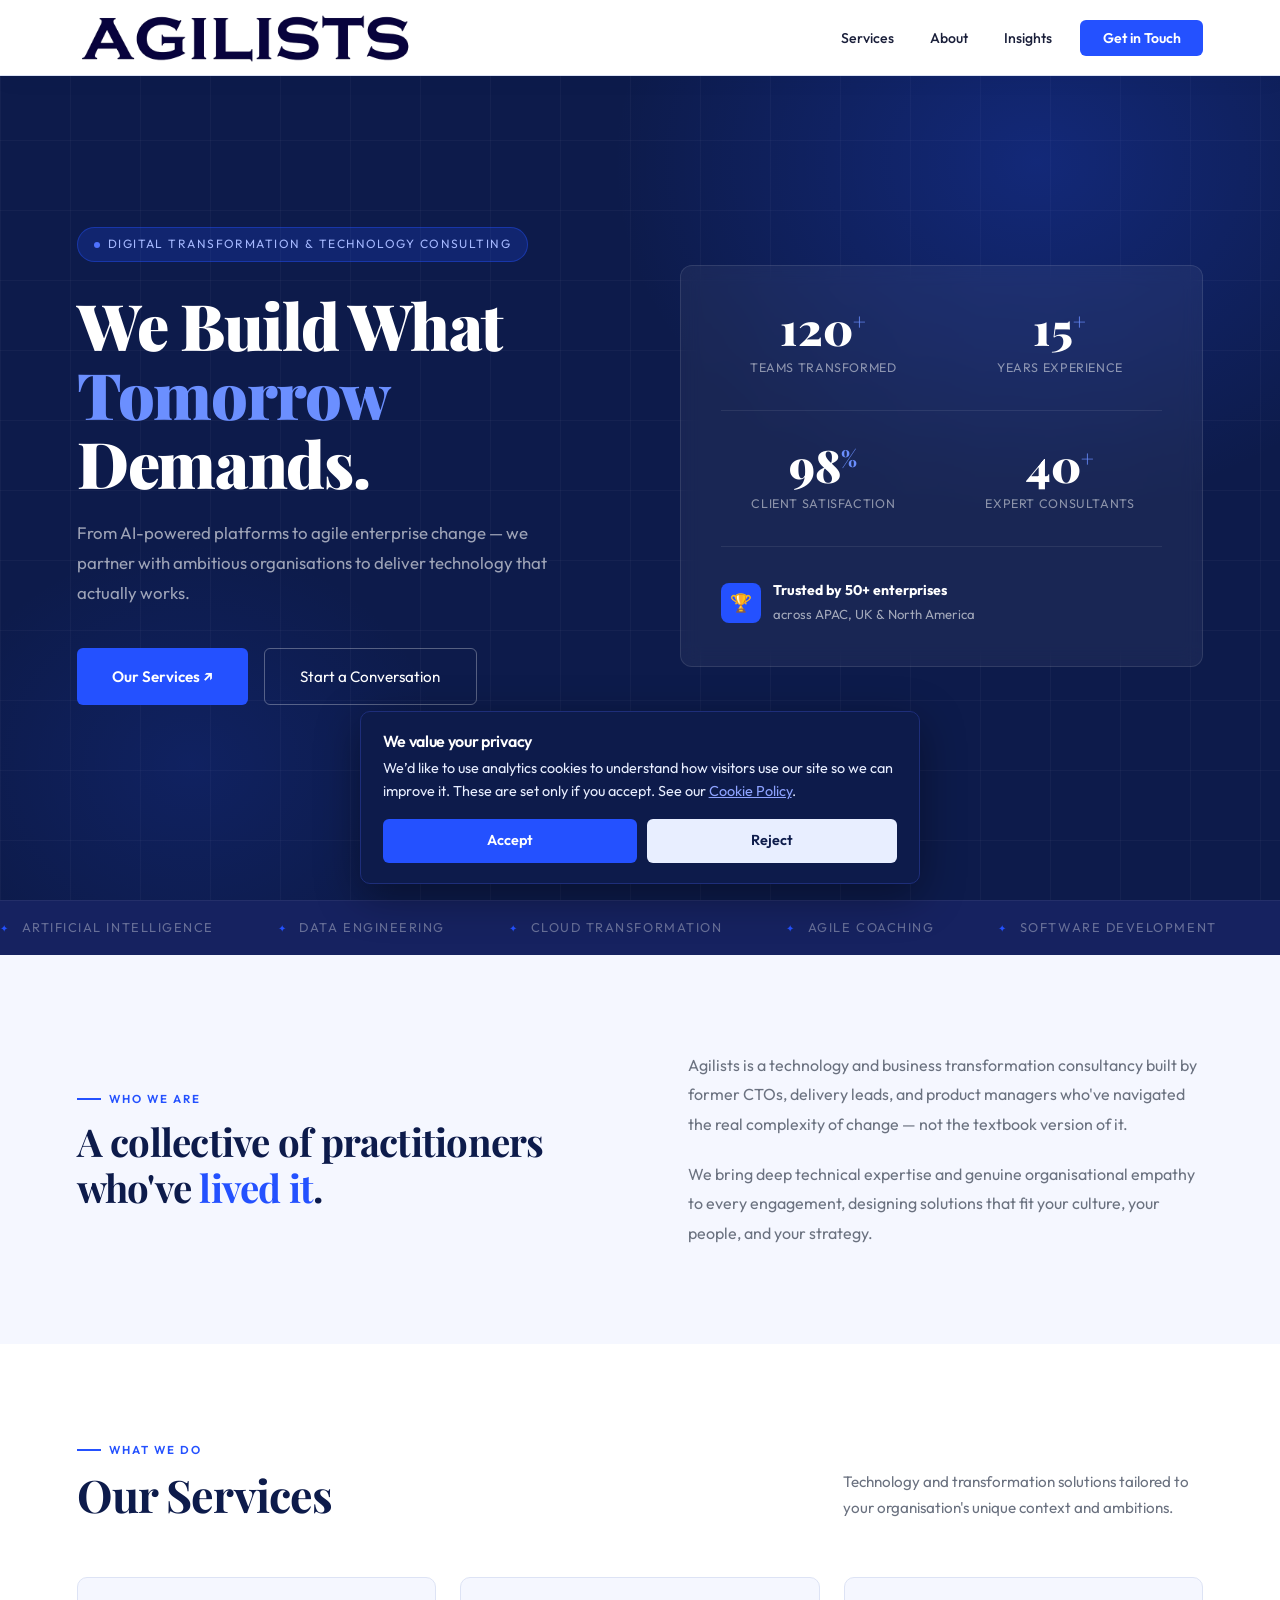
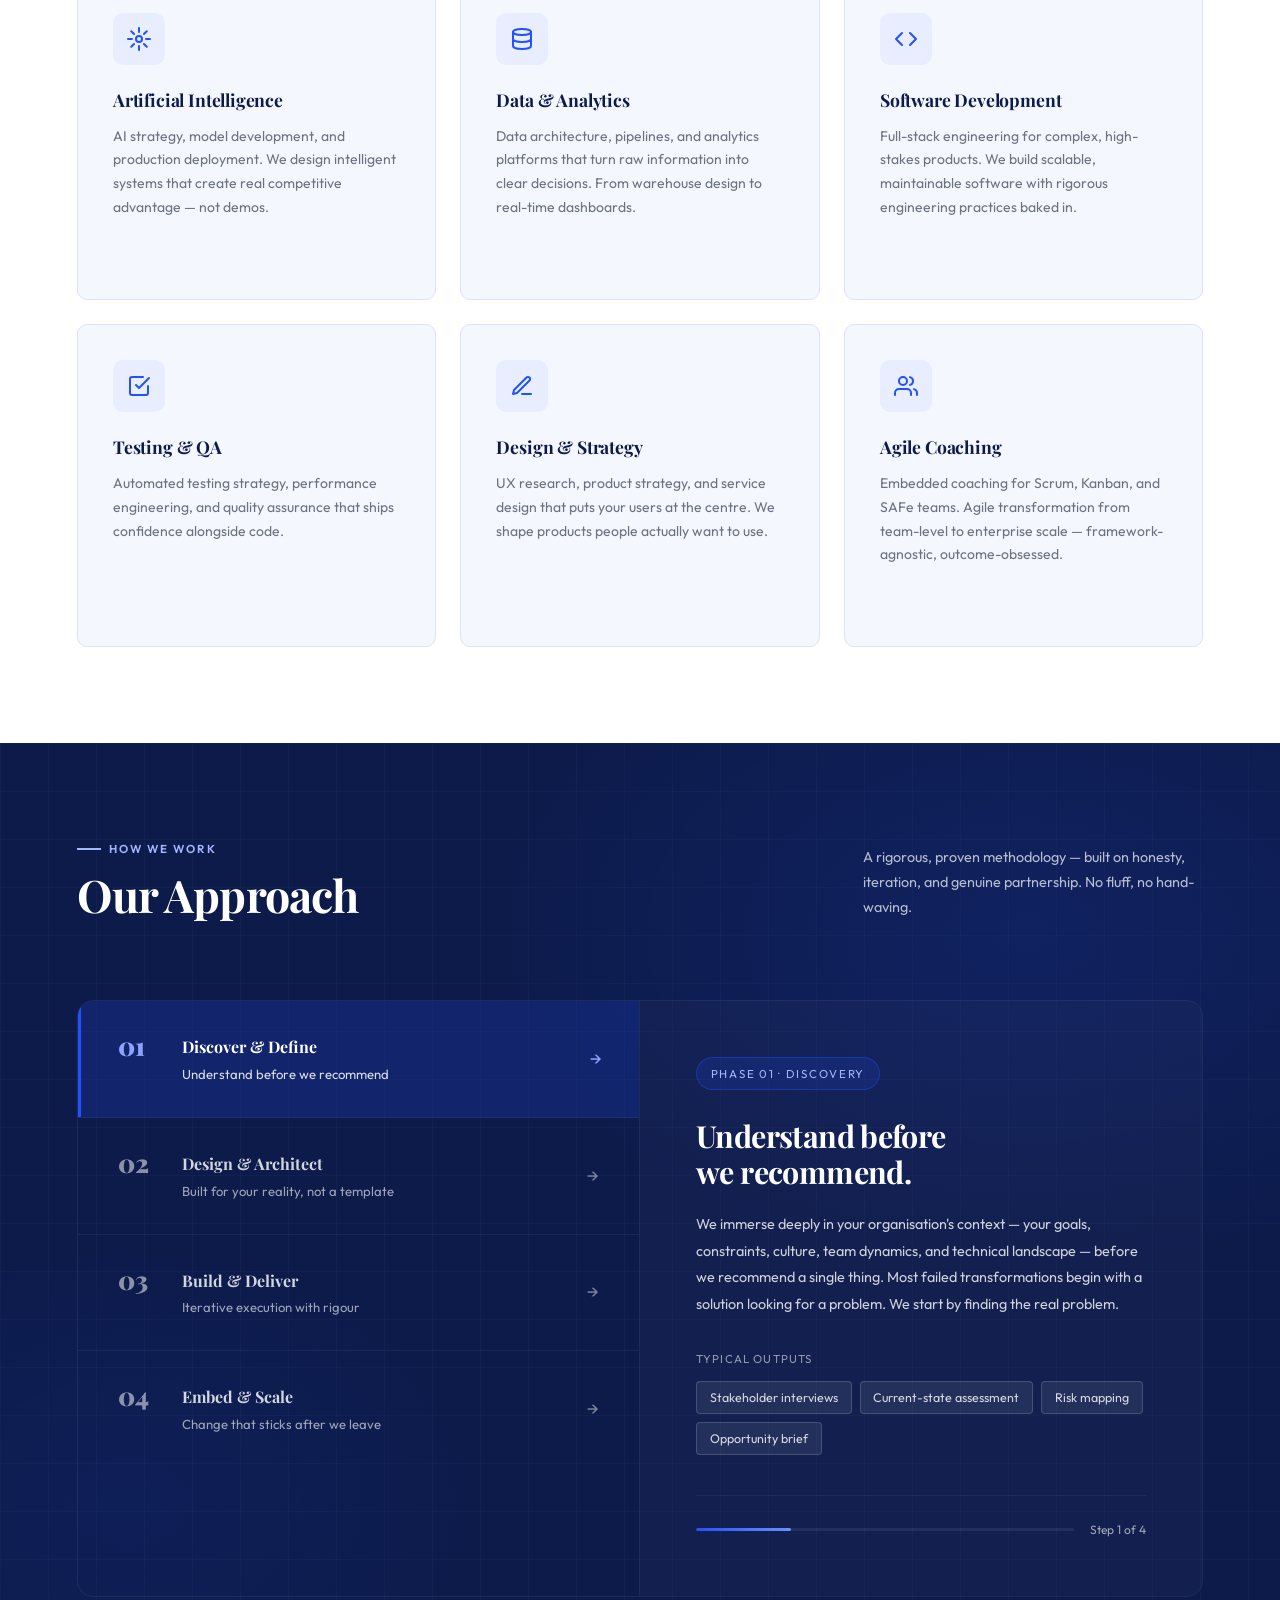
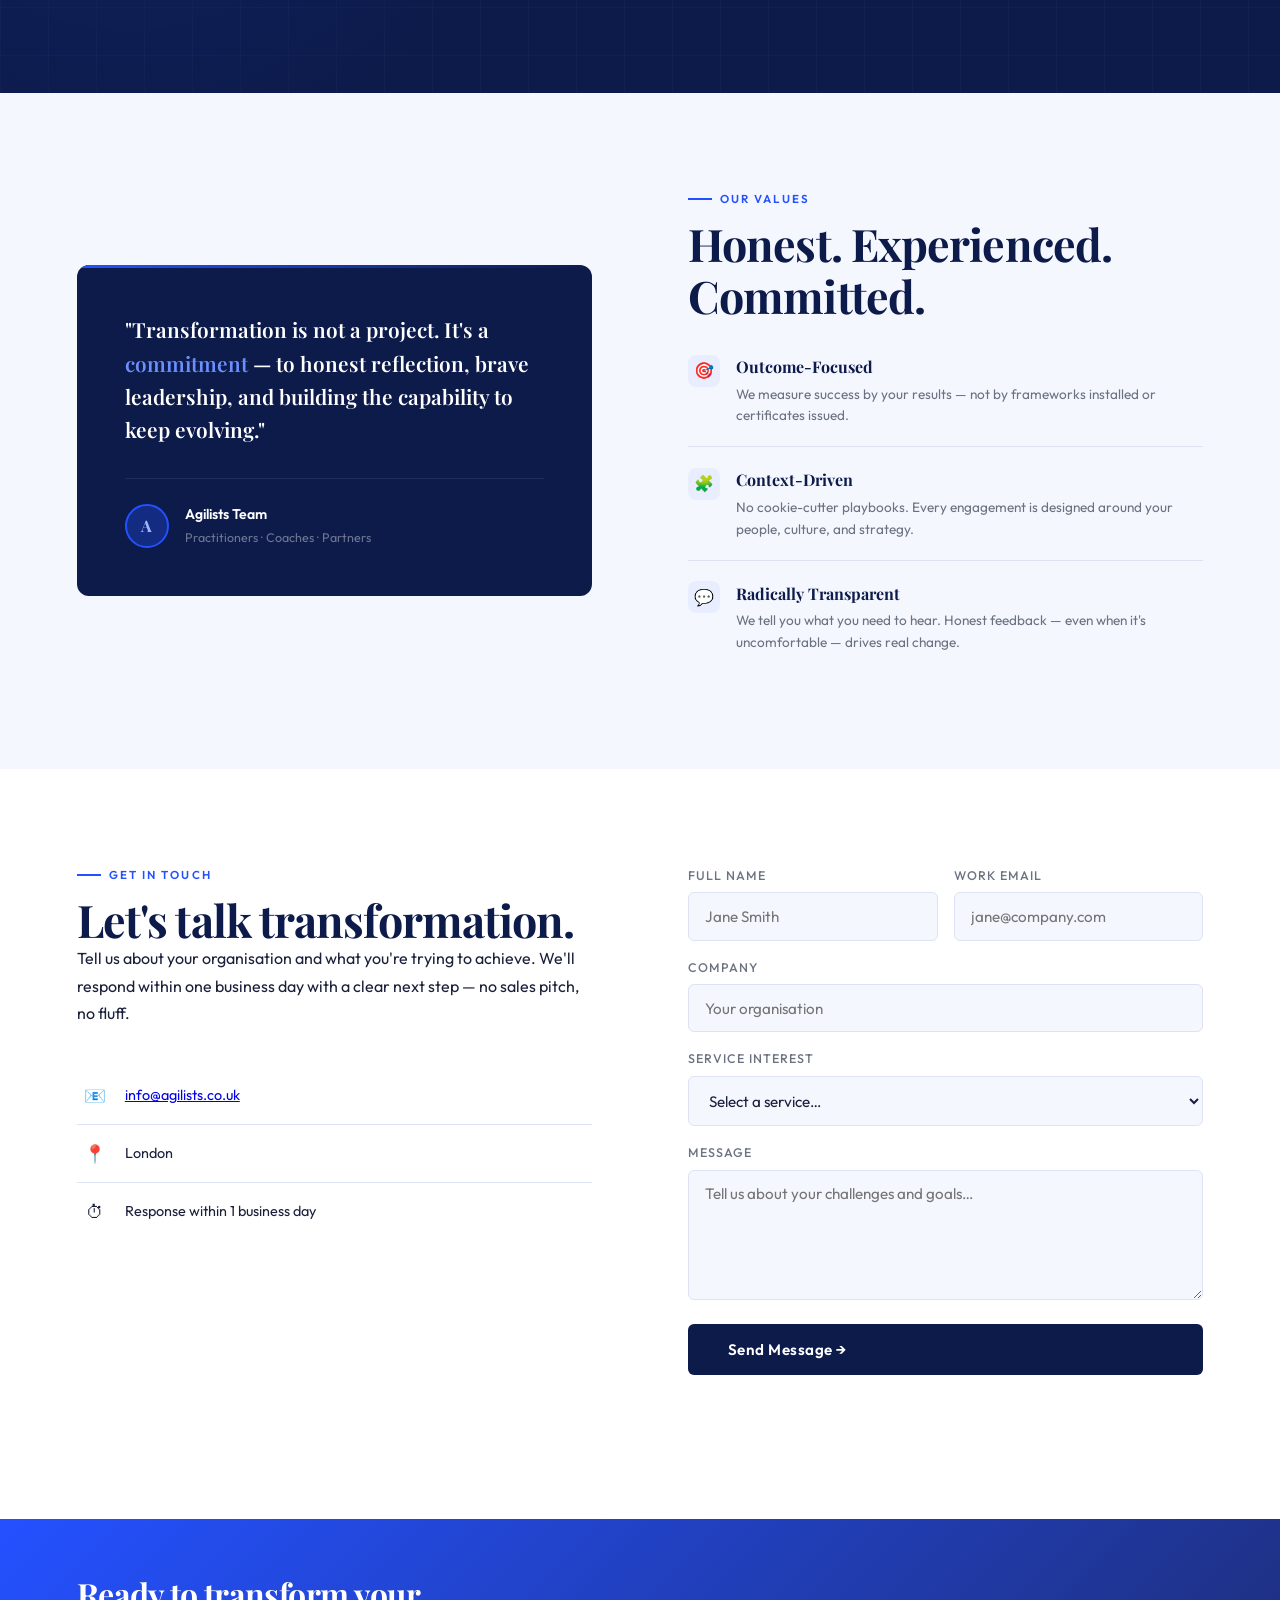
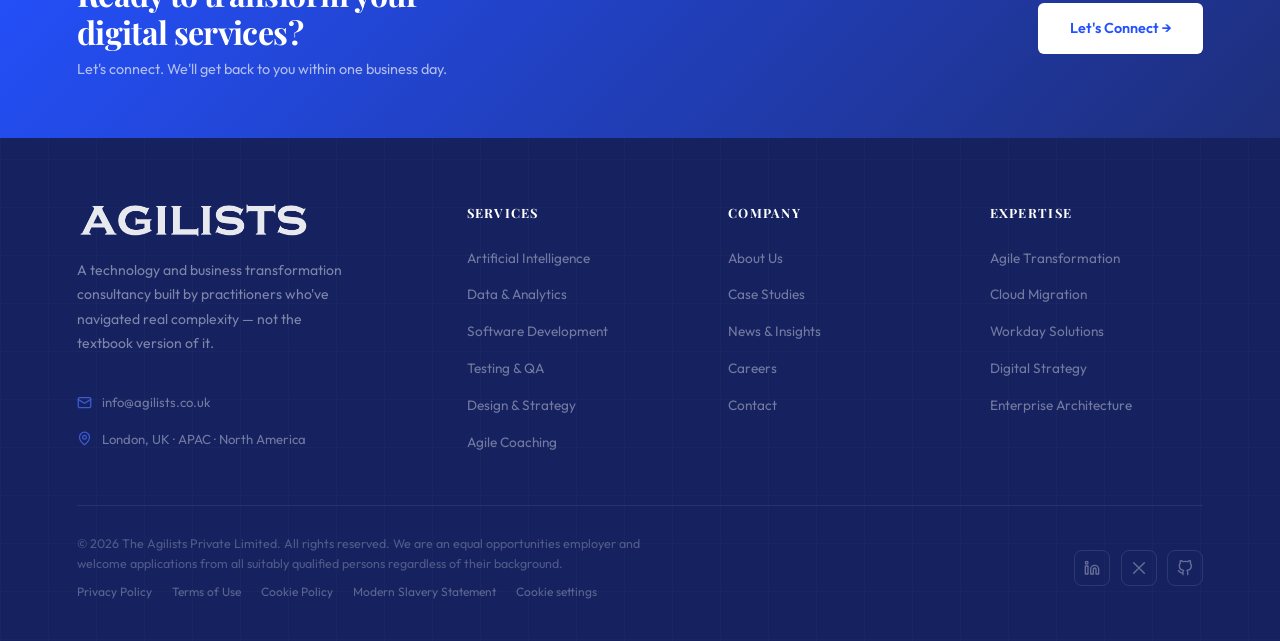
==== index.html @ b5c57625 "Improve readability + transitions in the Our Approach section - Raise the faint text on the navy bac" ====
<!DOCTYPE html>
<html lang="en">
<head>
  <meta charset="UTF-8" />
  <meta name="viewport" content="width=device-width, initial-scale=1.0"/>
  <title>Agilists — Digital Transformation & Technology Consulting</title>
  <link href="https://fonts.googleapis.com/css2?family=Playfair+Display:wght@400;600;700;900&family=Outfit:wght@300;400;500;600&display=swap" rel="stylesheet"/>
  <style>
    :root {
      --navy: #0d1b4b;
      --navy2: #162260;
      --navy3: #1e2e7a;
      --blue: #2451ff;
      --blue-lt: #4f72ff;
      --sky: #e8eeff;
      --white: #ffffff;
      --off: #f5f7ff;
      --text: #1a1f3a;
      --muted: #6b7280;
      --border: #dde3f5;
      --radius: 6px;
    }
    *, *::before, *::after { box-sizing: border-box; margin: 0; padding: 0; }
    html { scroll-behavior: smooth; }
    body {
      background: var(--white);
      color: var(--text);
      font-family: 'Outfit', sans-serif;
      font-weight: 400;
      line-height: 1.7;
      overflow-x: hidden;
    }

    /* NAV */
    nav {
      position: fixed; top: 0; left: 0; right: 0; z-index: 200;
      display: flex; align-items: center; justify-content: space-between;
      padding: 0 6%;
      height: 76px;
      background: var(--white);
      border-bottom: 1px solid var(--border);
      box-shadow: 0 2px 20px rgba(13,27,75,0.07);
    }
    .logo img { height: 52px; width: auto; display: block; }
    nav ul { list-style: none; display: flex; gap: 0.25rem; align-items: center; }
    nav ul a {
      color: var(--text);
      text-decoration: none;
      font-size: 0.88rem;
      font-weight: 500;
      padding: 0.5rem 1rem;
      border-radius: var(--radius);
      transition: color 0.2s, background 0.2s;
    }
    nav ul a:hover { color: var(--blue); background: var(--sky); }
    .nav-cta {
      background: var(--blue) !important;
      color: var(--white) !important;
      padding: 0.55rem 1.4rem !important;
      border-radius: var(--radius) !important;
      font-weight: 600 !important;
      margin-left: 0.5rem;
    }
    .nav-cta:hover { background: var(--blue-lt) !important; }

    /* HERO */
    #hero {
      min-height: 100vh;
      background: var(--navy);
      display: flex;
      align-items: center;
      padding: 7rem 6% 5rem;
      position: relative;
      overflow: hidden;
    }
    .hero-grid-bg {
      position: absolute; inset: 0;
      background-image:
        linear-gradient(rgba(255,255,255,0.03) 1px, transparent 1px),
        linear-gradient(90deg, rgba(255,255,255,0.03) 1px, transparent 1px);
      background-size: 70px 70px;
    }
    .hero-glow {
      position: absolute;
      top: -10%; right: -5%;
      width: 60vw; height: 70vh;
      background: radial-gradient(ellipse at 60% 40%, rgba(36,81,255,0.25) 0%, transparent 65%);
      pointer-events: none;
    }
    .hero-glow2 {
      position: absolute;
      bottom: -10%; left: -5%;
      width: 40vw; height: 50vh;
      background: radial-gradient(ellipse, rgba(36,81,255,0.12) 0%, transparent 70%);
      pointer-events: none;
    }
    .hero-inner {
      position: relative; z-index: 1;
      display: grid;
      grid-template-columns: 1fr 1fr;
      gap: 5rem;
      align-items: center;
      max-width: 1200px;
      width: 100%;
      margin: 0 auto;
    }
    .hero-tag {
      display: inline-flex; align-items: center; gap: 0.5rem;
      background: rgba(36,81,255,0.2);
      border: 1px solid rgba(36,81,255,0.4);
      color: #a5b8ff;
      font-size: 0.75rem;
      letter-spacing: 0.12em;
      text-transform: uppercase;
      padding: 0.4rem 1rem;
      border-radius: 999px;
      margin-bottom: 1.75rem;
    }
    .hero-tag::before { content: ''; width: 6px; height: 6px; border-radius: 50%; background: #4f72ff; }
    h1 {
      font-family: 'Playfair Display', serif;
      font-weight: 900;
      font-size: clamp(2.6rem, 5vw, 4.2rem);
      line-height: 1.08;
      letter-spacing: -0.02em;
      color: var(--white);
    }
    h1 em { color: #6b8fff; font-style: normal; }
    .hero-sub {
      margin-top: 1.25rem;
      font-size: 1.05rem;
      color: rgba(255,255,255,0.6);
      max-width: 480px;
      line-height: 1.8;
    }
    .hero-btns {
      display: flex; gap: 1rem; margin-top: 2.5rem; flex-wrap: wrap;
    }
    .btn-primary {
      background: var(--blue);
      color: var(--white);
      padding: 0.9rem 2.2rem;
      border-radius: var(--radius);
      text-decoration: none;
      font-weight: 600;
      font-size: 0.95rem;
      transition: background 0.2s, transform 0.15s;
      display: inline-flex; align-items: center; gap: 0.5rem;
    }
    .btn-primary:hover { background: var(--blue-lt); transform: translateY(-2px); }
    .btn-outline {
      border: 1.5px solid rgba(255,255,255,0.3);
      color: var(--white);
      padding: 0.9rem 2.2rem;
      border-radius: var(--radius);
      text-decoration: none;
      font-size: 0.95rem;
      transition: border-color 0.2s, background 0.2s, transform 0.15s;
    }
    .btn-outline:hover { border-color: white; background: rgba(255,255,255,0.06); transform: translateY(-2px); }

    /* Stats card */
    .hero-stats-card {
      background: rgba(255,255,255,0.05);
      border: 1px solid rgba(255,255,255,0.1);
      border-radius: 12px;
      padding: 2.5rem;
      backdrop-filter: blur(10px);
    }
    .stats-grid {
      display: grid; grid-template-columns: 1fr 1fr; gap: 2rem;
    }
    .stat-item { text-align: center; }
    .stat-num {
      font-family: 'Playfair Display', serif;
      font-size: 2.8rem;
      font-weight: 900;
      color: var(--white);
      line-height: 1;
    }
    .stat-num sup { font-size: 1.4rem; color: #6b8fff; }
    .stat-label { font-size: 0.78rem; color: rgba(255,255,255,0.5); margin-top: 0.35rem; letter-spacing: 0.05em; text-transform: uppercase; }
    .stat-divider {
      grid-column: 1 / -1;
      height: 1px; background: rgba(255,255,255,0.08);
    }
    .hero-card-badge {
      display: flex; align-items: center; gap: 0.75rem;
      margin-top: 2rem; padding-top: 2rem;
      border-top: 1px solid rgba(255,255,255,0.08);
    }
    .badge-icon {
      width: 40px; height: 40px; border-radius: 8px;
      background: var(--blue); display: grid; place-items: center;
      font-size: 1.1rem; flex-shrink: 0;
    }
    .badge-text { font-size: 0.82rem; color: rgba(255,255,255,0.6); }
    .badge-text strong { color: white; display: block; font-size: 0.88rem; }

    /* TICKER */
    .ticker-bar {
      background: var(--navy2);
      padding: 1rem 0;
      overflow: hidden;
      border-top: 1px solid rgba(255,255,255,0.06);
    }
    .ticker-track {
      display: flex; gap: 4rem;
      animation: ticker 25s linear infinite;
      white-space: nowrap;
    }
    .ticker-item {
      color: rgba(255,255,255,0.35);
      font-size: 0.8rem;
      letter-spacing: 0.12em;
      text-transform: uppercase;
      flex-shrink: 0;
      display: flex; align-items: center; gap: 0.75rem;
    }
    .ticker-item::before { content: '✦'; color: #2451ff; font-size: 0.6rem; }
    @keyframes ticker { from { transform: translateX(0); } to { transform: translateX(-50%); } }

    /* INTRO */
    .intro-section {
      padding: 6rem 6%;
      background: var(--off);
    }
    .intro-inner {
      max-width: 1200px; margin: 0 auto;
      display: grid; grid-template-columns: 1fr 1fr; gap: 6rem; align-items: center;
    }
    .intro-left h2 {
      font-family: 'Playfair Display', serif;
      font-size: clamp(1.9rem, 3vw, 2.8rem);
      font-weight: 700;
      line-height: 1.2;
      letter-spacing: -0.02em;
      color: var(--navy);
    }
    .intro-left h2 span { color: var(--blue); }
    .intro-right p {
      color: var(--muted);
      font-size: 1rem;
      line-height: 1.85;
      margin-bottom: 1.25rem;
    }
    .intro-right p:last-child { margin-bottom: 0; }

    /* SECTION COMMON */
    .section-label {
      font-size: 0.72rem;
      letter-spacing: 0.18em;
      text-transform: uppercase;
      color: var(--blue);
      font-weight: 600;
      margin-bottom: 0.6rem;
      display: flex; align-items: center; gap: 0.5rem;
    }
    .section-label::before { content: ''; width: 24px; height: 2px; background: var(--blue); }
    h2 {
      font-family: 'Playfair Display', serif;
      font-weight: 700;
      font-size: clamp(2rem, 3.5vw, 2.8rem);
      letter-spacing: -0.02em;
      line-height: 1.15;
      color: var(--navy);
    }

    /* SERVICES */
    #services { padding: 6rem 6%; background: var(--white); }
    .services-inner { max-width: 1200px; margin: 0 auto; }
    .services-header {
      display: flex; justify-content: space-between; align-items: flex-end;
      margin-bottom: 3.5rem; flex-wrap: wrap; gap: 1rem;
    }
    .services-header .sub { color: var(--muted); max-width: 360px; font-size: 0.95rem; }
    .services-grid {
      display: grid;
      grid-template-columns: repeat(3, 1fr);
      gap: 1.5rem;
    }
    .service-card {
      background: var(--off);
      border: 1px solid var(--border);
      border-radius: 10px;
      padding: 2.2rem;
      position: relative;
      overflow: hidden;
      transition: transform 0.25s, box-shadow 0.25s, background 0.25s;
      cursor: default;
    }
    .service-card:hover {
      transform: translateY(-5px);
      box-shadow: 0 20px 50px rgba(13,27,75,0.12);
      background: white;
    }
    .service-card:hover .service-icon-wrap { background: var(--blue); }
    .service-card:hover .service-icon-wrap svg { color: white; }
    .service-icon-wrap {
      width: 52px; height: 52px; border-radius: 10px;
      background: var(--sky);
      display: grid; place-items: center;
      margin-bottom: 1.25rem;
      transition: background 0.25s;
    }
    .service-icon-wrap svg { width: 24px; height: 24px; color: var(--blue); transition: color 0.25s; }
    .service-card h3 {
      font-family: 'Playfair Display', serif;
      font-size: 1.1rem;
      font-weight: 700;
      color: var(--navy);
      margin-bottom: 0.6rem;
      letter-spacing: -0.01em;
    }
    .service-card p { font-size: 0.875rem; color: var(--muted); line-height: 1.7; }
    .service-link {
      display: inline-flex; align-items: center; gap: 0.4rem;
      color: var(--blue); font-size: 0.82rem; font-weight: 600;
      text-decoration: none; margin-top: 1.25rem;
      letter-spacing: 0.03em;
      opacity: 0; transition: opacity 0.25s;
    }
    .service-card:hover .service-link { opacity: 1; }

    /* APPROACH */
    .approach-section {
      padding: 6rem 6%;
      background: var(--navy);
      position: relative;
      overflow: hidden;
    }
    .approach-section::before {
      content: '';
      position: absolute; inset: 0;
      background-image:
        radial-gradient(ellipse 70% 60% at 80% 20%, rgba(36,81,255,0.12) 0%, transparent 60%),
        radial-gradient(ellipse 50% 50% at 10% 80%, rgba(36,81,255,0.07) 0%, transparent 55%);
      pointer-events: none;
    }
    .approach-section::after {
      content: '';
      position: absolute; inset: 0;
      background-image:
        linear-gradient(rgba(255,255,255,0.02) 1px, transparent 1px),
        linear-gradient(90deg, rgba(255,255,255,0.02) 1px, transparent 1px);
      background-size: 48px 48px;
      pointer-events: none;
    }
    .approach-inner { max-width: 1200px; margin: 0 auto; position: relative; z-index: 1; }
    .approach-top {
      display: flex; justify-content: space-between; align-items: flex-end;
      margin-bottom: 5rem; flex-wrap: wrap; gap: 1.5rem;
    }
    .approach-top h2 { color: white; }
    .approach-top .section-label { color: #a5b8ff; }
    .approach-top .section-label::before { background: #a5b8ff; }
    .approach-top-right { max-width: 340px; color: rgba(255,255,255,0.7); font-size: 0.9rem; line-height: 1.75; }
    .approach-layout {
      display: grid; grid-template-columns: 1fr 1fr; gap: 0;
      border: 1px solid rgba(255,255,255,0.07);
      border-radius: 16px; overflow: hidden;
    }
    .approach-steps-list { border-right: 1px solid rgba(255,255,255,0.07); }
    .approach-step-tab {
      display: flex; align-items: flex-start; gap: 1.5rem;
      padding: 2rem 2.5rem;
      border-bottom: 1px solid rgba(255,255,255,0.05);
      cursor: pointer; position: relative; transition: background 0.3s;
    }
    .approach-step-tab:last-child { border-bottom: none; }
    .approach-step-tab:hover { background: rgba(255,255,255,0.05); }
    .approach-step-tab.active { background: rgba(36,81,255,0.18); }
    .approach-step-tab::before {
      content: ''; position: absolute; left: 0; top: 0; bottom: 0; width: 3px;
      background: var(--blue); transform: scaleY(0); transform-origin: top;
      transition: transform 0.35s ease;
    }
    .approach-step-tab.active::before { transform: scaleY(1); }
    .step-tab-num {
      font-family: 'Playfair Display', serif; font-size: 1.6rem; font-weight: 900;
      color: rgba(255,255,255,0.52); line-height: 1; min-width: 2.5rem; transition: color 0.3s;
    }
    .approach-step-tab.active .step-tab-num { color: #8ea3ff; }
    .step-tab-title {
      font-family: 'Playfair Display', serif; font-size: 1rem; font-weight: 700;
      color: rgba(255,255,255,0.82); margin-bottom: 0.3rem; transition: color 0.3s;
    }
    .approach-step-tab.active .step-tab-title { color: white; }
    .step-tab-summary { font-size: 0.82rem; color: rgba(255,255,255,0.6); line-height: 1.5; transition: color 0.3s; }
    .approach-step-tab.active .step-tab-summary { color: rgba(255,255,255,0.85); }
    .step-tab-arrow {
      margin-left: auto; color: rgba(255,255,255,0.45); font-size: 1.1rem;
      align-self: center; transition: color 0.3s, transform 0.3s;
    }
    .approach-step-tab.active .step-tab-arrow { color: #8ea3ff; transform: translateX(3px); }
    .approach-detail {
      padding: 3.5rem; display: flex; flex-direction: column;
      justify-content: space-between; min-height: 460px;
      background: rgba(255,255,255,0.02);
    }
    .detail-panel { display: none; }
    .detail-panel.active { display: flex; flex-direction: column; height: 100%; }
    /* Staggered reveal of the panel's blocks on each tab switch (re-triggers via the .active class). */
    .detail-panel.active > * { animation: detailIn 0.5s cubic-bezier(0.22,1,0.36,1) both; }
    .detail-panel.active > *:nth-child(1) { animation-delay: 0.04s; }
    .detail-panel.active > *:nth-child(2) { animation-delay: 0.12s; }
    .detail-panel.active > *:nth-child(3) { animation-delay: 0.20s; }
    @keyframes detailIn {
      from { opacity: 0; transform: translateY(12px); }
      to   { opacity: 1; transform: translateY(0); }
    }
    @media (prefers-reduced-motion: reduce) {
      .detail-panel.active > * { animation: none; opacity: 1; }
    }
    .detail-phase {
      display: inline-flex; align-items: center; gap: 0.5rem;
      font-size: 0.72rem; letter-spacing: 0.15em; text-transform: uppercase;
      color: #a5b8ff; background: rgba(36,81,255,0.15);
      border: 1px solid rgba(36,81,255,0.4);
      padding: 0.35rem 0.85rem; border-radius: 999px;
      margin-bottom: 1.75rem; width: fit-content;
    }
    .detail-heading {
      font-family: 'Playfair Display', serif; font-size: 1.9rem; font-weight: 700;
      color: white; line-height: 1.2; letter-spacing: -0.02em; margin-bottom: 1.25rem;
    }
    .detail-body { font-size: 0.9rem; color: rgba(255,255,255,0.8); line-height: 1.85; margin-bottom: 2rem; }
    .detail-deliverables { margin-top: auto; }
    .detail-deliverables-label {
      font-size: 0.72rem; letter-spacing: 0.1em; text-transform: uppercase;
      color: rgba(255,255,255,0.55); margin-bottom: 0.75rem;
    }
    .deliverable-tags { display: flex; flex-wrap: wrap; gap: 0.5rem; }
    .d-tag {
      font-size: 0.78rem; color: rgba(255,255,255,0.82);
      background: rgba(255,255,255,0.08); border: 1px solid rgba(255,255,255,0.16);
      padding: 0.3rem 0.8rem; border-radius: 4px;
    }
    .detail-progress {
      margin-top: 2.5rem; padding-top: 1.5rem;
      border-top: 1px solid rgba(255,255,255,0.06);
      display: flex; align-items: center; gap: 1rem;
    }
    .progress-bar { flex: 1; height: 3px; background: rgba(255,255,255,0.08); border-radius: 99px; overflow: hidden; }
    .progress-fill {
      height: 100%; background: linear-gradient(90deg, var(--blue), #6b8fff);
      border-radius: 99px; transition: width 0.6s cubic-bezier(0.4,0,0.2,1);
    }
    .progress-label { font-size: 0.75rem; color: rgba(255,255,255,0.6); white-space: nowrap; }
    @media (max-width: 900px) {
      .approach-layout { grid-template-columns: 1fr; }
      .approach-steps-list { border-right: none; border-bottom: 1px solid rgba(255,255,255,0.07); }
      .approach-detail { min-height: auto; }
      .approach-top { flex-direction: column; }
    }

    /* ABOUT */
    .about-section { padding: 6rem 6%; background: var(--off); }
    .about-inner {
      max-width: 1200px; margin: 0 auto;
      display: grid; grid-template-columns: 1fr 1fr; gap: 6rem; align-items: center;
    }
    .about-box {
      background: var(--navy);
      border-radius: 12px;
      padding: 3rem;
      position: relative;
      overflow: hidden;
    }
    .about-box::before {
      content: '';
      position: absolute; top: 0; left: 0; right: 0; height: 3px;
      background: linear-gradient(90deg, var(--blue), transparent);
    }
    .about-quote {
      font-family: 'Playfair Display', serif;
      font-size: 1.3rem;
      font-weight: 600;
      line-height: 1.6;
      color: white;
      margin-bottom: 2rem;
    }
    .about-quote em { color: #6b8fff; font-style: normal; }
    .quote-author {
      display: flex; align-items: center; gap: 1rem;
      padding-top: 1.5rem;
      border-top: 1px solid rgba(255,255,255,0.08);
    }
    .author-avatar {
      width: 44px; height: 44px; border-radius: 50%;
      background: rgba(36,81,255,0.3);
      border: 2px solid var(--blue);
      display: grid; place-items: center;
      font-family: 'Playfair Display', serif;
      font-weight: 700; color: #a5b8ff; font-size: 1rem;
    }
    .author-name { font-weight: 600; color: white; font-size: 0.88rem; }
    .author-title { font-size: 0.78rem; color: rgba(255,255,255,0.4); }
    .values-list { margin-top: 2rem; }
    .value-item {
      display: flex; align-items: flex-start; gap: 1rem;
      padding: 1.2rem 0;
      border-bottom: 1px solid var(--border);
    }
    .value-item:first-child { padding-top: 0; }
    .value-item:last-child { border-bottom: none; }
    .value-dot {
      width: 32px; height: 32px; border-radius: 8px;
      background: var(--sky); display: grid; place-items: center;
      flex-shrink: 0; margin-top: 0.1rem;
      color: var(--blue); font-size: 1rem;
    }
    .value-item h4 {
      font-family: 'Playfair Display', serif;
      font-size: 1rem; font-weight: 700;
      color: var(--navy); margin-bottom: 0.2rem;
    }
    .value-item p { font-size: 0.85rem; color: var(--muted); line-height: 1.6; }

    /* CONTACT */
    #contact { padding: 6rem 6%; background: var(--white); }
    .contact-inner {
      max-width: 1200px; margin: 0 auto;
      display: grid; grid-template-columns: 1fr 1fr; gap: 6rem; align-items: start;
    }
    .contact-left h2 { margin-bottom: 0.75rem; }
    .contact-left p { color: var(--muted); font-size: 0.95rem; margin-top: 1rem; line-height: 1.8; }
    .contact-info { margin-top: 2.5rem; }
    .contact-info-item {
      display: flex; align-items: center; gap: 0.75rem;
      padding: 0.85rem 0;
      border-bottom: 1px solid var(--border);
      font-size: 0.9rem; color: var(--text);
    }
    .contact-info-item:last-child { border-bottom: none; }
    .ci-icon { font-size: 1.1rem; width: 36px; text-align: center; }
    form { display: grid; gap: 1rem; }
    .form-row { display: grid; grid-template-columns: 1fr 1fr; gap: 1rem; }
    label { font-size: 0.78rem; letter-spacing: 0.08em; text-transform: uppercase; color: var(--muted); display: block; margin-bottom: 0.4rem; font-weight: 500; }
    input, textarea, select {
      width: 100%;
      background: var(--off);
      border: 1.5px solid var(--border);
      color: var(--text);
      padding: 0.85rem 1rem;
      border-radius: var(--radius);
      font-family: inherit;
      font-size: 0.95rem;
      outline: none;
      transition: border-color 0.2s, background 0.2s;
    }
    input:focus, textarea:focus, select:focus {
      border-color: var(--blue); background: var(--white);
    }
    textarea { resize: vertical; min-height: 130px; }
    select option { background: var(--white); }
    .submit-btn {
      background: var(--navy);
      color: white;
      border: none;
      padding: 1rem 2.5rem;
      border-radius: var(--radius);
      font-family: 'Outfit', sans-serif;
      font-weight: 600;
      font-size: 0.95rem;
      cursor: pointer;
      letter-spacing: 0.03em;
      transition: background 0.2s, transform 0.15s;
      display: inline-flex; align-items: center; gap: 0.5rem;
    }
    .submit-btn:hover { background: var(--blue); transform: translateY(-2px); }

    /* FOOTER */
    footer { background: var(--navy2); position: relative; overflow: hidden; }
    footer::before {
      content: ''; position: absolute; inset: 0;
      background-image:
        linear-gradient(rgba(255,255,255,0.015) 1px, transparent 1px),
        linear-gradient(90deg, rgba(255,255,255,0.015) 1px, transparent 1px);
      background-size: 48px 48px; pointer-events: none;
    }
    .footer-cta {
      background: linear-gradient(135deg, var(--blue) 0%, var(--navy3) 100%);
      padding: 3.5rem 6%; position: relative; z-index: 1;
    }
    .footer-cta-inner {
      max-width: 1200px; margin: 0 auto;
      display: flex; justify-content: space-between; align-items: center;
      flex-wrap: wrap; gap: 1.5rem;
    }
    .footer-cta h3 {
      font-family: 'Playfair Display', serif;
      font-size: clamp(1.4rem, 2.5vw, 2rem);
      font-weight: 700; color: white; letter-spacing: -0.02em; line-height: 1.2;
    }
    .footer-cta p { color: rgba(255,255,255,0.65); font-size: 0.9rem; margin-top: 0.35rem; }
    .footer-cta-btn {
      background: white; color: var(--blue); padding: 0.85rem 2rem;
      border-radius: var(--radius); text-decoration: none; font-weight: 600;
      font-size: 0.9rem; white-space: nowrap; flex-shrink: 0;
      transition: background 0.2s, transform 0.2s;
    }
    .footer-cta-btn:hover { background: var(--sky); transform: translateY(-2px); }
    .footer-body { padding: 4rem 6% 2.5rem; position: relative; z-index: 1; }
    .footer-body-inner { max-width: 1200px; margin: 0 auto; }
    .footer-top {
      display: grid; grid-template-columns: 1.6fr 1fr 1fr 1fr;
      gap: 3rem; padding-bottom: 3rem;
      border-bottom: 1px solid rgba(255,255,255,0.07);
    }
    .footer-logo img {
      height: 36px; width: auto; filter: brightness(0) invert(1); opacity: 0.9;
      margin-bottom: 1.25rem; display: block;
    }
    .footer-tagline {
      font-size: 0.875rem; color: rgba(255,255,255,0.45);
      line-height: 1.75; max-width: 280px; margin-bottom: 1.75rem;
    }
    .footer-contact-item {
      display: flex; align-items: center; gap: 0.65rem;
      font-size: 0.82rem; color: rgba(255,255,255,0.4);
      padding: 0.45rem 0; text-decoration: none; transition: color 0.2s;
    }
    .footer-contact-item:hover { color: rgba(255,255,255,0.8); }
    .footer-contact-item svg { width: 15px; height: 15px; flex-shrink: 0; color: var(--blue-lt); opacity: 0.7; }
    .footer-col-title {
      font-family: 'Playfair Display', serif; font-size: 0.8rem; font-weight: 700;
      color: white; letter-spacing: 0.1em; text-transform: uppercase; margin-bottom: 1.25rem;
    }
    .footer-col ul { list-style: none; display: flex; flex-direction: column; gap: 0.6rem; }
    .footer-col ul a { font-size: 0.85rem; color: rgba(255,255,255,0.4); text-decoration: none; transition: color 0.2s; }
    .footer-col ul a:hover { color: white; }
    .footer-bottom {
      padding-top: 1.75rem; display: flex; justify-content: space-between;
      align-items: center; flex-wrap: wrap; gap: 1rem;
    }
    .footer-bottom-left { font-size: 0.78rem; color: rgba(255,255,255,0.25); line-height: 1.6; max-width: 600px; }
    .footer-legal-links { display: flex; flex-wrap: wrap; gap: 0.25rem 1.25rem; margin-top: 0.5rem; }
    .footer-legal-links a { font-size: 0.75rem; color: rgba(255,255,255,0.3); text-decoration: none; transition: color 0.2s; }
    .footer-legal-links a:hover { color: rgba(255,255,255,0.7); }
    .footer-socials { display: flex; gap: 0.65rem; }
    .footer-social-btn {
      width: 36px; height: 36px; border-radius: 8px;
      border: 1px solid rgba(255,255,255,0.1);
      display: grid; place-items: center;
      color: rgba(255,255,255,0.35); text-decoration: none;
      transition: border-color 0.2s, color 0.2s, background 0.2s;
    }
    .footer-social-btn:hover { border-color: var(--blue); color: white; background: rgba(36,81,255,0.15); }
    .footer-social-btn svg { width: 16px; height: 16px; }
    @media (max-width: 900px) {
      .footer-top { grid-template-columns: 1fr 1fr; gap: 2.5rem; }
      .footer-cta-inner { flex-direction: column; align-items: flex-start; }
    }
    @media (max-width: 600px) {
      .footer-top { grid-template-columns: 1fr; }
      .footer-bottom { flex-direction: column; align-items: flex-start; }
    }

    /* ANIMATIONS */
    .reveal {
      opacity: 0; transform: translateY(28px);
      transition: opacity 0.7s ease, transform 0.7s ease;
    }
    .revealed { opacity: 1; transform: none; }

    /* RESPONSIVE */
    @media (max-width: 900px) {
      nav ul { display: none; }
      .hero-inner { grid-template-columns: 1fr; gap: 3rem; }
      .hero-stats-card { display: none; }
      .intro-inner { grid-template-columns: 1fr; gap: 2rem; }
      .services-grid { grid-template-columns: 1fr 1fr; }
      .approach-grid { grid-template-columns: 1fr 1fr; }
      .about-inner { grid-template-columns: 1fr; gap: 2.5rem; }
      .contact-inner { grid-template-columns: 1fr; gap: 2.5rem; }
      .form-row { grid-template-columns: 1fr; }
    }
    @media (max-width: 600px) {
      .services-grid { grid-template-columns: 1fr; }
      .approach-grid { grid-template-columns: 1fr; }
    }
  </style>
</head>
<body>

<!-- NAV -->
<nav>
  <a class="logo" href="#hero"><img alt="Agilists" src="[data-uri]" /></a>
  <ul>
    <li><a href="#services">Services</a></li>
    <li><a href="#about">About</a></li>
    <li><a href="#contact">Insights</a></li>
    <li><a href="#contact" class="nav-cta">Get in Touch</a></li>
  </ul>
</nav>

<!-- HERO -->
<section id="hero">
  <div class="hero-grid-bg"></div>
  <div class="hero-glow"></div>
  <div class="hero-glow2"></div>
  <div class="hero-inner">
    <div>
      <span class="hero-tag">Digital Transformation & Technology Consulting</span>
      <h1>We Build What <em>Tomorrow</em> Demands.</h1>
      <p class="hero-sub">From AI-powered platforms to agile enterprise change — we partner with ambitious organisations to deliver technology that actually works.</p>
      <div class="hero-btns">
        <a href="#services" class="btn-primary">Our Services ↗</a>
        <a href="#contact" class="btn-outline">Start a Conversation</a>
      </div>
    </div>
    <div class="hero-stats-card">
      <div class="stats-grid">
        <div class="stat-item">
          <div class="stat-num">120<sup>+</sup></div>
          <div class="stat-label">Teams Transformed</div>
        </div>
        <div class="stat-item">
          <div class="stat-num">15<sup>+</sup></div>
          <div class="stat-label">Years Experience</div>
        </div>
        <div class="stat-divider"></div>
        <div class="stat-item">
          <div class="stat-num">98<sup>%</sup></div>
          <div class="stat-label">Client Satisfaction</div>
        </div>
        <div class="stat-item">
          <div class="stat-num">40<sup>+</sup></div>
          <div class="stat-label">Expert Consultants</div>
        </div>
      </div>
      <div class="hero-card-badge">
        <div class="badge-icon">🏆</div>
        <div class="badge-text">
          <strong>Trusted by 50+ enterprises</strong>
          across APAC, UK & North America
        </div>
      </div>
    </div>
  </div>
</section>

<!-- TICKER -->
<div class="ticker-bar">
  <div class="ticker-track" id="ticker">
    <span class="ticker-item">Artificial Intelligence</span>
    <span class="ticker-item">Data Engineering</span>
    <span class="ticker-item">Cloud Transformation</span>
    <span class="ticker-item">Agile Coaching</span>
    <span class="ticker-item">Software Development</span>
    <span class="ticker-item">Testing & QA</span>
    <span class="ticker-item">Design & Strategy</span>
    <span class="ticker-item">Workday Solutions</span>
    <span class="ticker-item">Artificial Intelligence</span>
    <span class="ticker-item">Data Engineering</span>
    <span class="ticker-item">Cloud Transformation</span>
    <span class="ticker-item">Agile Coaching</span>
    <span class="ticker-item">Software Development</span>
    <span class="ticker-item">Testing & QA</span>
    <span class="ticker-item">Design & Strategy</span>
    <span class="ticker-item">Workday Solutions</span>
  </div>
</div>

<!-- INTRO -->
<div class="intro-section">
  <div class="intro-inner reveal">
    <div class="intro-left">
      <div class="section-label">Who We Are</div>
      <h2>A collective of practitioners who've <span>lived it</span>.</h2>
    </div>
    <div class="intro-right">
      <p>Agilists is a technology and business transformation consultancy built by former CTOs, delivery leads, and product managers who've navigated the real complexity of change — not the textbook version of it.</p>
      <p>We bring deep technical expertise and genuine organisational empathy to every engagement, designing solutions that fit your culture, your people, and your strategy.</p>
    </div>
  </div>
</div>

<!-- SERVICES -->
<section id="services">
  <div class="services-inner">
    <div class="services-header reveal">
      <div>
        <div class="section-label">What We Do</div>
        <h2>Our Services</h2>
      </div>
      <p class="sub">Technology and transformation solutions tailored to your organisation's unique context and ambitions.</p>
    </div>
    <div class="services-grid reveal">

      <div class="service-card">
        <div class="service-icon-wrap">
          <svg viewBox="0 0 24 24" fill="none" stroke="currentColor" stroke-width="2" stroke-linecap="round" stroke-linejoin="round"><circle cx="12" cy="12" r="3"/><path d="M12 1v4M12 19v4M4.22 4.22l2.83 2.83M16.95 16.95l2.83 2.83M1 12h4M19 12h4M4.22 19.78l2.83-2.83M16.95 7.05l2.83-2.83"/></svg>
        </div>
        <h3>Artificial Intelligence</h3>
        <p>AI strategy, model development, and production deployment. We design intelligent systems that create real competitive advantage — not demos.</p>
        <a href="#contact" class="service-link">Learn more →</a>
      </div>

      <div class="service-card">
        <div class="service-icon-wrap">
          <svg viewBox="0 0 24 24" fill="none" stroke="currentColor" stroke-width="2" stroke-linecap="round" stroke-linejoin="round"><ellipse cx="12" cy="5" rx="9" ry="3"/><path d="M21 12c0 1.66-4 3-9 3s-9-1.34-9-3"/><path d="M3 5v14c0 1.66 4 3 9 3s9-1.34 9-3V5"/></svg>
        </div>
        <h3>Data & Analytics</h3>
        <p>Data architecture, pipelines, and analytics platforms that turn raw information into clear decisions. From warehouse design to real-time dashboards.</p>
        <a href="#contact" class="service-link">Learn more →</a>
      </div>

      <div class="service-card">
        <div class="service-icon-wrap">
          <svg viewBox="0 0 24 24" fill="none" stroke="currentColor" stroke-width="2" stroke-linecap="round" stroke-linejoin="round"><polyline points="16 18 22 12 16 6"/><polyline points="8 6 2 12 8 18"/></svg>
        </div>
        <h3>Software Development</h3>
        <p>Full-stack engineering for complex, high-stakes products. We build scalable, maintainable software with rigorous engineering practices baked in.</p>
        <a href="#contact" class="service-link">Learn more →</a>
      </div>

      <div class="service-card">
        <div class="service-icon-wrap">
          <svg viewBox="0 0 24 24" fill="none" stroke="currentColor" stroke-width="2" stroke-linecap="round" stroke-linejoin="round"><path d="M9 11l3 3L22 4"/><path d="M21 12v7a2 2 0 01-2 2H5a2 2 0 01-2-2V5a2 2 0 012-2h11"/></svg>
        </div>
        <h3>Testing & QA</h3>
        <p>Automated testing strategy, performance engineering, and quality assurance that ships confidence alongside code.</p>
        <a href="#contact" class="service-link">Learn more →</a>
      </div>

      <div class="service-card">
        <div class="service-icon-wrap">
          <svg viewBox="0 0 24 24" fill="none" stroke="currentColor" stroke-width="2" stroke-linecap="round" stroke-linejoin="round"><path d="M12 20h9"/><path d="M16.5 3.5a2.121 2.121 0 013 3L7 19l-4 1 1-4L16.5 3.5z"/></svg>
        </div>
        <h3>Design & Strategy</h3>
        <p>UX research, product strategy, and service design that puts your users at the centre. We shape products people actually want to use.</p>
        <a href="#contact" class="service-link">Learn more →</a>
      </div>

      <div class="service-card">
        <div class="service-icon-wrap">
          <svg viewBox="0 0 24 24" fill="none" stroke="currentColor" stroke-width="2" stroke-linecap="round" stroke-linejoin="round"><path d="M17 21v-2a4 4 0 00-4-4H5a4 4 0 00-4 4v2"/><circle cx="9" cy="7" r="4"/><path d="M23 21v-2a4 4 0 00-3-3.87"/><path d="M16 3.13a4 4 0 010 7.75"/></svg>
        </div>
        <h3>Agile Coaching</h3>
        <p>Embedded coaching for Scrum, Kanban, and SAFe teams. Agile transformation from team-level to enterprise scale — framework-agnostic, outcome-obsessed.</p>
        <a href="#contact" class="service-link">Learn more →</a>
      </div>

    </div>
  </div>
</section>

<!-- APPROACH -->
<div class="approach-section">
  <div class="approach-inner">

    <div class="approach-top reveal">
      <div>
        <div class="section-label">How We Work</div>
        <h2>Our Approach</h2>
      </div>
      <p class="approach-top-right">A rigorous, proven methodology — built on honesty, iteration, and genuine partnership. No fluff, no hand-waving.</p>
    </div>

    <div class="approach-layout reveal">

      <!-- Step tabs -->
      <div class="approach-steps-list">
        <div class="approach-step-tab active" data-step="1">
          <div class="step-tab-num">01</div>
          <div class="step-tab-content">
            <div class="step-tab-title">Discover & Define</div>
            <div class="step-tab-summary">Understand before we recommend</div>
          </div>
          <div class="step-tab-arrow">→</div>
        </div>
        <div class="approach-step-tab" data-step="2">
          <div class="step-tab-num">02</div>
          <div class="step-tab-content">
            <div class="step-tab-title">Design & Architect</div>
            <div class="step-tab-summary">Built for your reality, not a template</div>
          </div>
          <div class="step-tab-arrow">→</div>
        </div>
        <div class="approach-step-tab" data-step="3">
          <div class="step-tab-num">03</div>
          <div class="step-tab-content">
            <div class="step-tab-title">Build & Deliver</div>
            <div class="step-tab-summary">Iterative execution with rigour</div>
          </div>
          <div class="step-tab-arrow">→</div>
        </div>
        <div class="approach-step-tab" data-step="4">
          <div class="step-tab-num">04</div>
          <div class="step-tab-content">
            <div class="step-tab-title">Embed & Scale</div>
            <div class="step-tab-summary">Change that sticks after we leave</div>
          </div>
          <div class="step-tab-arrow">→</div>
        </div>
      </div>

      <!-- Detail panel -->
      <div class="approach-detail">

        <div class="detail-panel active" data-panel="1">
          <div>
            <div class="detail-phase">Phase 01 · Discovery</div>
            <div class="detail-heading">Understand before<br>we recommend.</div>
            <div class="detail-body">We immerse deeply in your organisation's context — your goals, constraints, culture, team dynamics, and technical landscape — before we recommend a single thing. Most failed transformations begin with a solution looking for a problem. We start by finding the real problem.</div>
          </div>
          <div class="detail-deliverables">
            <div class="detail-deliverables-label">Typical outputs</div>
            <div class="deliverable-tags">
              <span class="d-tag">Stakeholder interviews</span>
              <span class="d-tag">Current-state assessment</span>
              <span class="d-tag">Risk mapping</span>
              <span class="d-tag">Opportunity brief</span>
            </div>
          </div>
          <div class="detail-progress">
            <div class="progress-bar"><div class="progress-fill" style="width:25%"></div></div>
            <div class="progress-label">Step 1 of 4</div>
          </div>
        </div>

        <div class="detail-panel" data-panel="2">
          <div>
            <div class="detail-phase">Phase 02 · Architecture</div>
            <div class="detail-heading">Designed for your<br>reality — not a template.</div>
            <div class="detail-body">Solutions are architected around your people, culture, and strategy — not reverse-engineered from a framework brochure. We design the right team structures, technology choices, and delivery roadmaps with precision and transparency.</div>
          </div>
          <div class="detail-deliverables">
            <div class="detail-deliverables-label">Typical outputs</div>
            <div class="deliverable-tags">
              <span class="d-tag">Solution architecture</span>
              <span class="d-tag">Delivery roadmap</span>
              <span class="d-tag">Team blueprint</span>
              <span class="d-tag">Tech selection rationale</span>
            </div>
          </div>
          <div class="detail-progress">
            <div class="progress-bar"><div class="progress-fill" style="width:50%"></div></div>
            <div class="progress-label">Step 2 of 4</div>
          </div>
        </div>

        <div class="detail-panel" data-panel="3">
          <div>
            <div class="detail-phase">Phase 03 · Delivery</div>
            <div class="detail-heading">Iterative execution.<br>No big-bang surprises.</div>
            <div class="detail-body">We build iteratively, measure obsessively, and course-correct fast. Every sprint delivers working software and visible progress. We keep you informed, involved, and in control — because the best outcomes come from genuine collaboration, not handoffs.</div>
          </div>
          <div class="detail-deliverables">
            <div class="detail-deliverables-label">Typical outputs</div>
            <div class="deliverable-tags">
              <span class="d-tag">Working increments</span>
              <span class="d-tag">Sprint reviews</span>
              <span class="d-tag">Velocity metrics</span>
              <span class="d-tag">Risk updates</span>
            </div>
          </div>
          <div class="detail-progress">
            <div class="progress-bar"><div class="progress-fill" style="width:75%"></div></div>
            <div class="progress-label">Step 3 of 4</div>
          </div>
        </div>

        <div class="detail-panel" data-panel="4">
          <div>
            <div class="detail-phase">Phase 04 · Embedding</div>
            <div class="detail-heading">Change that sticks<br>long after we leave.</div>
            <div class="detail-body">We don't deliver and disappear. We transfer knowledge, build internal capability, and structure the engagement so your teams can own, evolve, and scale what we've built together. True success is when you no longer need us.</div>
          </div>
          <div class="detail-deliverables">
            <div class="detail-deliverables-label">Typical outputs</div>
            <div class="deliverable-tags">
              <span class="d-tag">Capability transfer plan</span>
              <span class="d-tag">Playbooks & runbooks</span>
              <span class="d-tag">Internal coaching</span>
              <span class="d-tag">Transition review</span>
            </div>
          </div>
          <div class="detail-progress">
            <div class="progress-bar"><div class="progress-fill" style="width:100%"></div></div>
            <div class="progress-label">Step 4 of 4</div>
          </div>
        </div>

      </div>
    </div>

  </div>
</div>

<!-- ABOUT -->
<div class="about-section" id="about">
  <div class="about-inner">
    <div class="reveal">
      <div class="about-box">
        <p class="about-quote">"Transformation is not a project. It's a <em>commitment</em> — to honest reflection, brave leadership, and building the capability to keep evolving."</p>
        <div class="quote-author">
          <div class="author-avatar">A</div>
          <div>
            <div class="author-name">Agilists Team</div>
            <div class="author-title">Practitioners · Coaches · Partners</div>
          </div>
        </div>
      </div>
    </div>
    <div class="reveal">
      <div class="section-label">Our Values</div>
      <h2>Honest. Experienced. Committed.</h2>
      <div class="values-list">
        <div class="value-item">
          <div class="value-dot">🎯</div>
          <div>
            <h4>Outcome-Focused</h4>
            <p>We measure success by your results — not by frameworks installed or certificates issued.</p>
          </div>
        </div>
        <div class="value-item">
          <div class="value-dot">🧩</div>
          <div>
            <h4>Context-Driven</h4>
            <p>No cookie-cutter playbooks. Every engagement is designed around your people, culture, and strategy.</p>
          </div>
        </div>
        <div class="value-item">
          <div class="value-dot">💬</div>
          <div>
            <h4>Radically Transparent</h4>
            <p>We tell you what you need to hear. Honest feedback — even when it's uncomfortable — drives real change.</p>
          </div>
        </div>
      </div>
    </div>
  </div>
</div>

<!-- CONTACT -->
<section id="contact">
  <div class="contact-inner">
    <div class="reveal">
      <div class="section-label">Get In Touch</div>
      <h2>Let's talk transformation.</h2>
      <p>Tell us about your organisation and what you're trying to achieve. We'll respond within one business day with a clear next step — no sales pitch, no fluff.</p>
      <div class="contact-info">
        <div class="contact-info-item"><span class="ci-icon">📧</span> <a href="mailto:info@agilists.co.uk">info@agilists.co.uk</a></div>
        <div class="contact-info-item"><span class="ci-icon">📍</span> London </div>
        <div class="contact-info-item"><span class="ci-icon">⏱</span> Response within 1 business day</div>
      </div>
    </div>
    <div class="reveal">
      <form onsubmit="handleSubmit(event); return false;">
        <!-- Web3Forms delivery: replace the placeholder access key below with your own free key from https://web3forms.com (takes ~30s; the key is public and safe to commit). Until a real key is set, the form falls back to opening the visitor's email client to info@agilists.co.uk. Submission is JS-driven (no native action/method) so the placeholder key is never POSTed and no-JS visitors get the email prompt below instead of an error page. -->
        <input type="hidden" name="access_key" value="fbcf8c74-242f-473e-bb28-eb62c0693e57" />
        <input type="hidden" name="subject" value="New enquiry from agilists.co.uk" />
        <input type="hidden" name="from_name" value="Agilists Website" />
        <input type="checkbox" name="botcheck" style="display:none !important" tabindex="-1" autocomplete="off" aria-hidden="true" />
        <noscript>
          <p style="color: var(--muted); font-size: 0.9rem; margin-bottom: 1rem;">This form needs JavaScript. Please email us directly at <a href="mailto:info@agilists.co.uk">info@agilists.co.uk</a>.</p>
        </noscript>
        <div class="form-row">
          <div>
            <label for="name">Full Name</label>
            <input type="text" id="name" name="name" placeholder="Jane Smith" required />
          </div>
          <div>
            <label for="email">Work Email</label>
            <input type="email" id="email" name="email" placeholder="jane@company.com" required />
          </div>
        </div>
        <div>
          <label for="company">Company</label>
          <input type="text" id="company" name="company" placeholder="Your organisation" />
        </div>
        <div>
          <label for="service">Service Interest</label>
          <select id="service" name="service">
            <option value="">Select a service…</option>
            <option>Artificial Intelligence</option>
            <option>Data & Analytics</option>
            <option>Software Development</option>
            <option>Testing & QA</option>
            <option>Design & Strategy</option>
            <option>Agile Coaching</option>
          </select>
        </div>
        <div>
          <label for="message">Message</label>
          <textarea id="message" name="message" placeholder="Tell us about your challenges and goals…"></textarea>
        </div>
        <button type="submit" class="submit-btn">Send Message →</button>
        <p id="form-status" role="status" aria-live="polite" style="margin-top: 0.9rem; font-size: 0.92rem; color: var(--muted); min-height: 1.2em;"></p>
      </form>
    </div>
  </div>
</section>

<!-- FOOTER -->
<footer>

  <!-- CTA Band -->
  <div class="footer-cta">
    <div class="footer-cta-inner">
      <div>
        <h3>Ready to transform your<br>digital services?</h3>
        <p>Let's connect. We'll get back to you within one business day.</p>
      </div>
      <a href="#contact" class="footer-cta-btn">Let's Connect →</a>
    </div>
  </div>

  <!-- Main Footer Body -->
  <div class="footer-body">
    <div class="footer-body-inner">
      <div class="footer-top">

        <!-- Brand Column -->
        <div class="footer-brand">
          <div class="footer-logo"><img alt="Agilists" src="[data-uri]" /></div>
          <p class="footer-tagline">A technology and business transformation consultancy built by practitioners who've navigated real complexity — not the textbook version of it.</p>
          <div>
            <a class="footer-contact-item" href="mailto:info@agilists.co.uk">
              <svg viewBox="0 0 24 24" fill="none" stroke="currentColor" stroke-width="2" stroke-linecap="round" stroke-linejoin="round"><rect x="2" y="4" width="20" height="16" rx="2"/><path d="m22 7-8.97 5.7a1.94 1.94 0 0 1-2.06 0L2 7"/></svg>
              info@agilists.co.uk
            </a>
            <a class="footer-contact-item" href="#">
              <svg viewBox="0 0 24 24" fill="none" stroke="currentColor" stroke-width="2" stroke-linecap="round" stroke-linejoin="round"><path d="M20 10c0 6-8 12-8 12s-8-6-8-12a8 8 0 0 1 16 0Z"/><circle cx="12" cy="10" r="3"/></svg>
              London, UK · APAC · North America
            </a>
          </div>
        </div>

        <!-- Services Column -->
        <div class="footer-col">
          <div class="footer-col-title">Services</div>
          <ul>
            <li><a href="#services">Artificial Intelligence</a></li>
            <li><a href="#services">Data & Analytics</a></li>
            <li><a href="#services">Software Development</a></li>
            <li><a href="#services">Testing & QA</a></li>
            <li><a href="#services">Design & Strategy</a></li>
            <li><a href="#services">Agile Coaching</a></li>
          </ul>
        </div>

        <!-- Company Column -->
        <div class="footer-col">
          <div class="footer-col-title">Company</div>
          <ul>
            <li><a href="#about">About Us</a></li>
            <li><a href="#">Case Studies</a></li>
            <li><a href="#">News & Insights</a></li>
            <li><a href="#">Careers</a></li>
            <li><a href="#contact">Contact</a></li>
          </ul>
        </div>

        <!-- Expertise Column -->
        <div class="footer-col">
          <div class="footer-col-title">Expertise</div>
          <ul>
            <li><a href="#">Agile Transformation</a></li>
            <li><a href="#">Cloud Migration</a></li>
            <li><a href="#">Workday Solutions</a></li>
            <li><a href="#">Digital Strategy</a></li>
            <li><a href="#">Enterprise Architecture</a></li>
          </ul>
        </div>

      </div>

      <!-- Bottom Bar -->
      <div class="footer-bottom">
        <div class="footer-bottom-left">
          <p>© 2026 The Agilists Private Limited. All rights reserved. We are an equal opportunities employer and welcome applications from all suitably qualified persons regardless of their background.</p>
          <div class="footer-legal-links">
            <a href="/privacy.html">Privacy Policy</a>
            <a href="/terms.html">Terms of Use</a>
            <a href="/cookies.html">Cookie Policy</a>
            <a href="/modern-slavery.html">Modern Slavery Statement</a>
            <a href="#" class="js-cookie-settings">Cookie settings</a>
          </div>
        </div>
        <div class="footer-socials">
          <a href="#" class="footer-social-btn" aria-label="LinkedIn">
            <svg viewBox="0 0 24 24" fill="none" stroke="currentColor" stroke-width="2" stroke-linecap="round" stroke-linejoin="round"><path d="M16 8a6 6 0 0 1 6 6v7h-4v-7a2 2 0 0 0-2-2 2 2 0 0 0-2 2v7h-4v-7a6 6 0 0 1 6-6z"/><rect x="2" y="9" width="4" height="12"/><circle cx="4" cy="4" r="2"/></svg>
          </a>
          <a href="#" class="footer-social-btn" aria-label="Twitter / X">
            <svg viewBox="0 0 24 24" fill="none" stroke="currentColor" stroke-width="2" stroke-linecap="round" stroke-linejoin="round"><path d="M4 4l16 16M4 20L20 4"/></svg>
          </a>
          <a href="#" class="footer-social-btn" aria-label="GitHub">
            <svg viewBox="0 0 24 24" fill="none" stroke="currentColor" stroke-width="2" stroke-linecap="round" stroke-linejoin="round"><path d="M9 19c-5 1.5-5-2.5-7-3m14 6v-3.87a3.37 3.37 0 0 0-.94-2.61c3.14-.35 6.44-1.54 6.44-7A5.44 5.44 0 0 0 20 4.77 5.07 5.07 0 0 0 19.91 1S18.73.65 16 2.48a13.38 13.38 0 0 0-7 0C6.27.65 5.09 1 5.09 1A5.07 5.07 0 0 0 5 4.77a5.44 5.44 0 0 0-1.5 3.78c0 5.42 3.3 6.61 6.44 7A3.37 3.37 0 0 0 9 18.13V22"/></svg>
          </a>
        </div>
      </div>

    </div>
  </div>

</footer>

<script>
  // Approach tabs
  const tabs = document.querySelectorAll('.approach-step-tab');
  const panels = document.querySelectorAll('.detail-panel');
  tabs.forEach(tab => {
    tab.addEventListener('click', () => {
      const step = tab.dataset.step;
      tabs.forEach(t => t.classList.remove('active'));
      panels.forEach(p => p.classList.remove('active'));
      tab.classList.add('active');
      document.querySelector('.detail-panel[data-panel="' + step + '"]').classList.add('active');
    });
  });

  const revealEls = document.querySelectorAll('.reveal');
  const observer = new IntersectionObserver((entries) => {
    entries.forEach((e, i) => {
      if (e.isIntersecting) {
        setTimeout(() => e.target.classList.add('revealed'), i * 80);
        observer.unobserve(e.target);
      }
    });
  }, { threshold: 0.1 });
  revealEls.forEach(el => observer.observe(el));

  async function handleSubmit(e) {
    e.preventDefault();
    const form = e.target;
    const btn = form.querySelector('.submit-btn');
    const status = document.getElementById('form-status');
    const original = btn.textContent;
    const key = (form.querySelector('[name="access_key"]') || {}).value;

    const val = (id) => {
      const el = form.querySelector('#' + id);
      return el ? el.value.trim() : '';
    };
    const mailtoHref = () => {
      const subject = encodeURIComponent('Website enquiry — ' + (val('name') || 'New contact'));
      const body = encodeURIComponent(
        'Name: ' + val('name') + '\n' +
        'Email: ' + val('email') + '\n' +
        'Company: ' + val('company') + '\n' +
        'Service: ' + val('service') + '\n\n' +
        'Message:\n' + val('message')
      );
      return 'mailto:info@agilists.co.uk?subject=' + subject + '&body=' + body;
    };
    // Status is written to an aria-live region so screen-reader users get parity
    // with the visual button-state changes (WCAG 4.1.3).
    const say = (text, isError) => {
      if (!status) return;
      status.textContent = text;
      status.style.color = isError ? '#dc2626' : 'var(--muted)';
    };

    // Fallback: if the Web3Forms access key hasn't been configured yet, hand the
    // enquiry to the visitor's email client (prefilled) so a lead is never lost.
    if (!key || key === 'YOUR_WEB3FORMS_ACCESS_KEY') {
      btn.disabled = true;
      btn.textContent = 'Opening your email…';
      say('Opening your email app with your message ready to send…', false);
      window.location.href = mailtoHref();
      setTimeout(() => { btn.disabled = false; btn.textContent = original; }, 4000);
      return;
    }

    // Primary path: deliver to the inbox via Web3Forms without leaving the page.
    btn.disabled = true;
    btn.textContent = 'Sending…';
    say('Sending your message…', false);
    try {
      const res = await fetch('https://api.web3forms.com/submit', {
        method: 'POST',
        headers: { 'Accept': 'application/json' },
        body: new FormData(form)
      });
      const data = await res.json();
      if (data.success) {
        btn.textContent = 'Message Sent ✓';
        btn.style.background = '#16a34a';
        say("Message sent — we'll reply within one business day.", false);
        form.reset();
      } else {
        throw new Error(data.message || 'Submission failed');
      }
    } catch (err) {
      // Do NOT auto-navigate away: keep the visitor's typed message intact and
      // offer a prefilled email link they can choose to use.
      btn.style.background = '#dc2626';
      if (status) {
        status.style.color = '#dc2626';
        status.innerHTML = 'Sorry, that didn’t send. Please email us at <a href="' + mailtoHref() + '">info@agilists.co.uk</a>.';
      }
    } finally {
      setTimeout(() => {
        btn.disabled = false;
        btn.textContent = original;
        btn.style.background = '';
      }, 4500);
    }
  }
</script>
  <script src="/consent.js" defer></script>
</body>
</html>
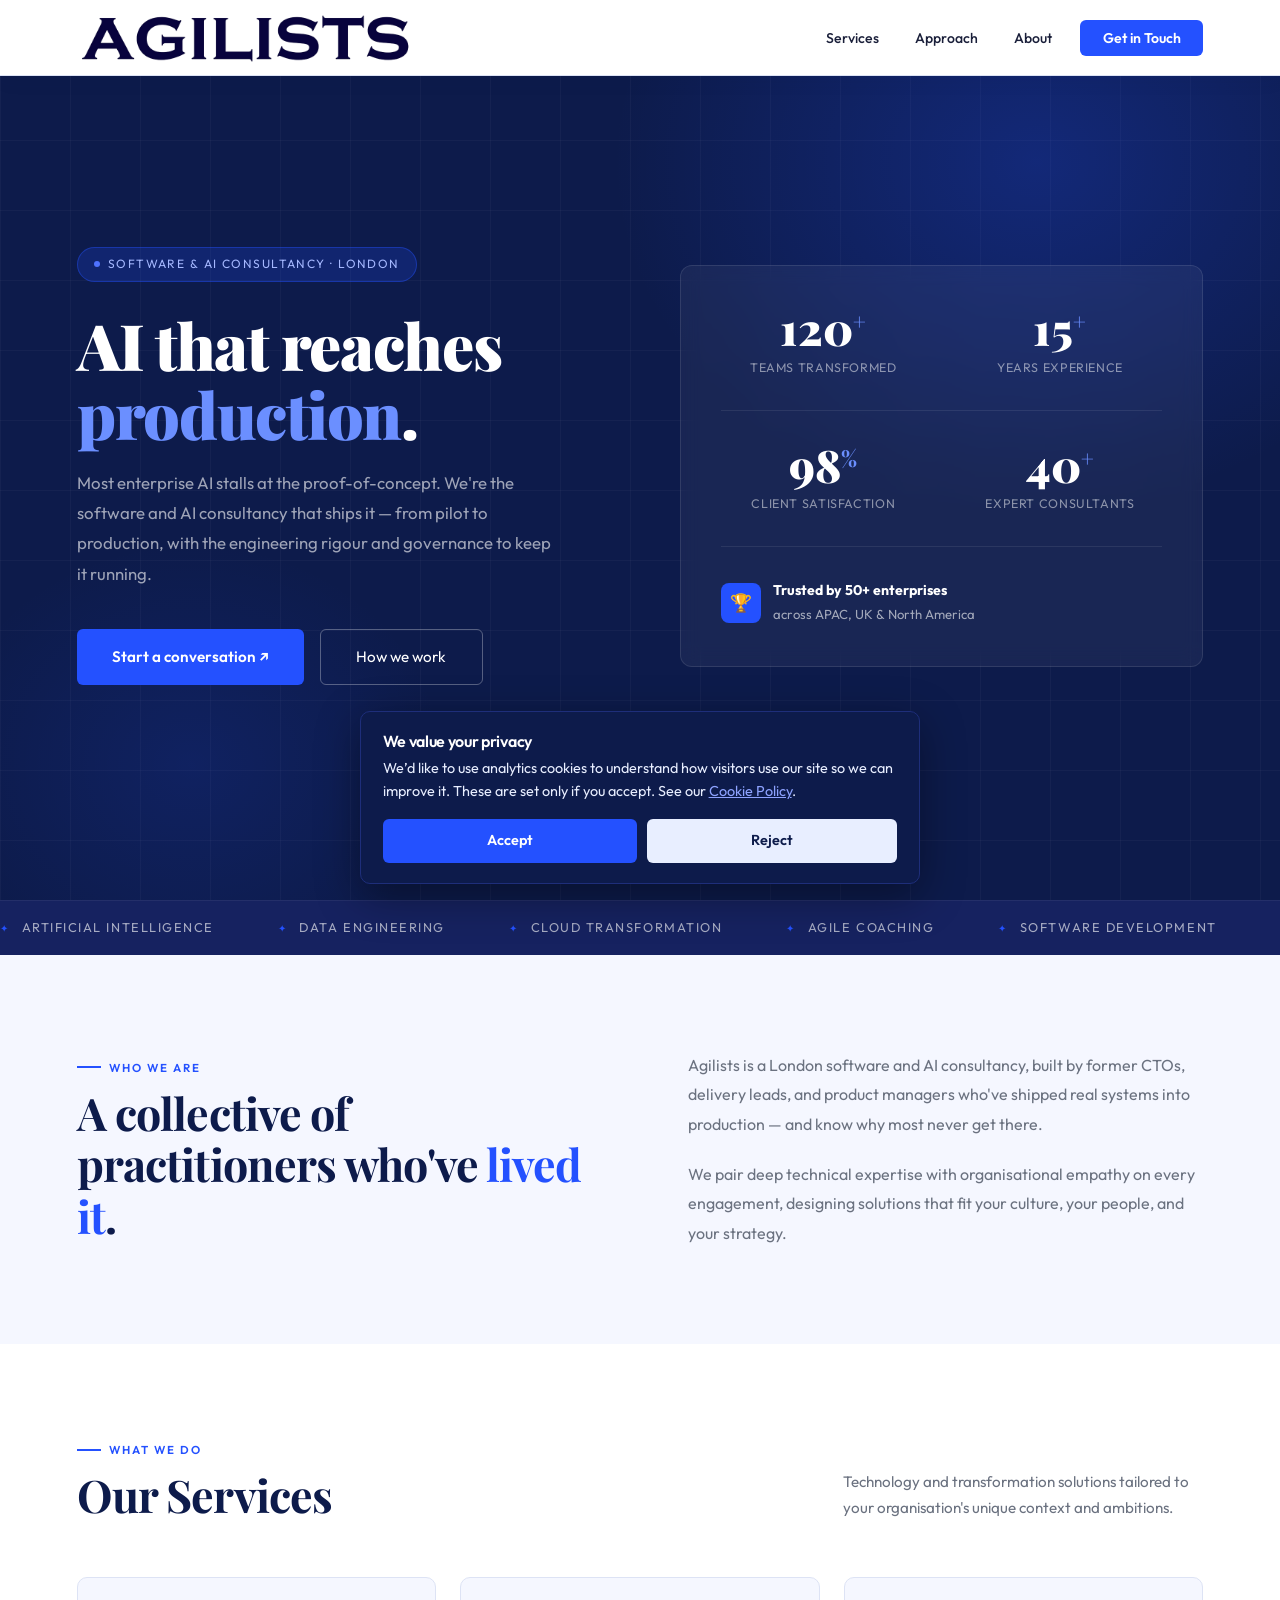
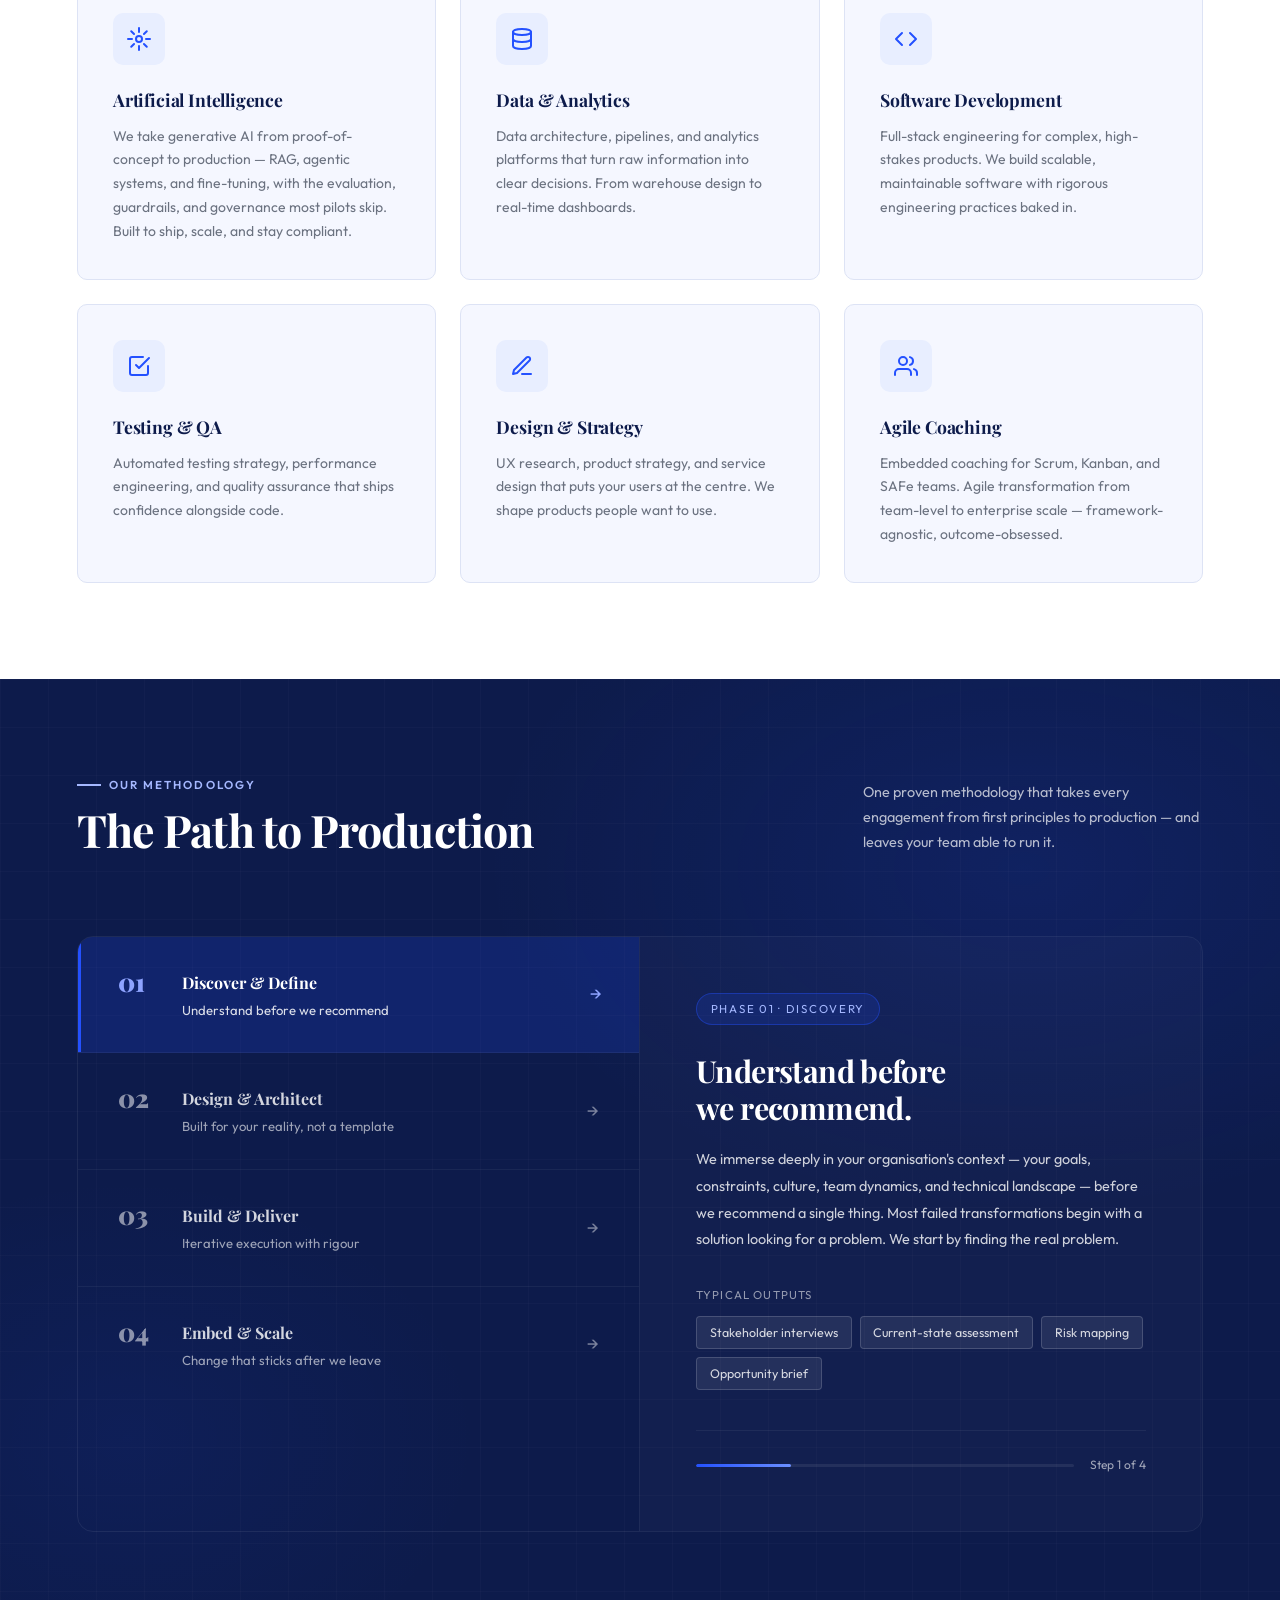
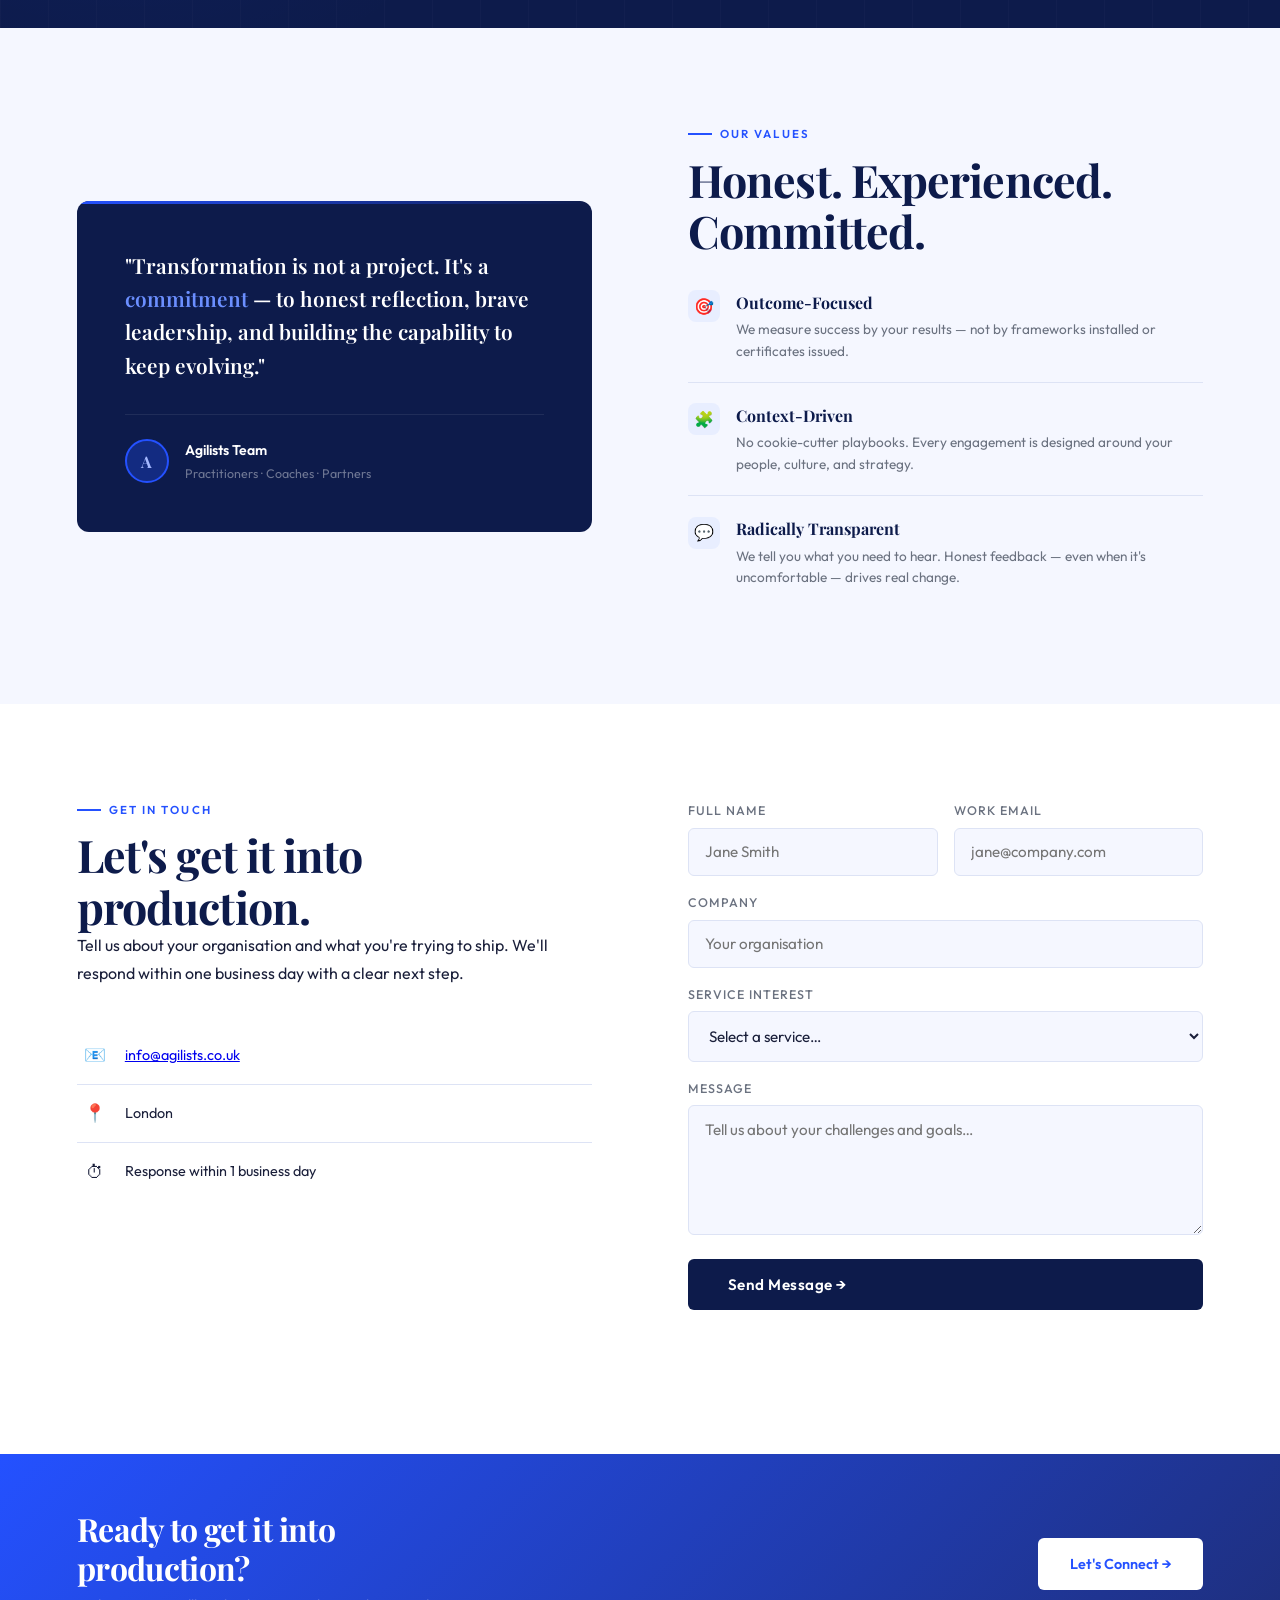
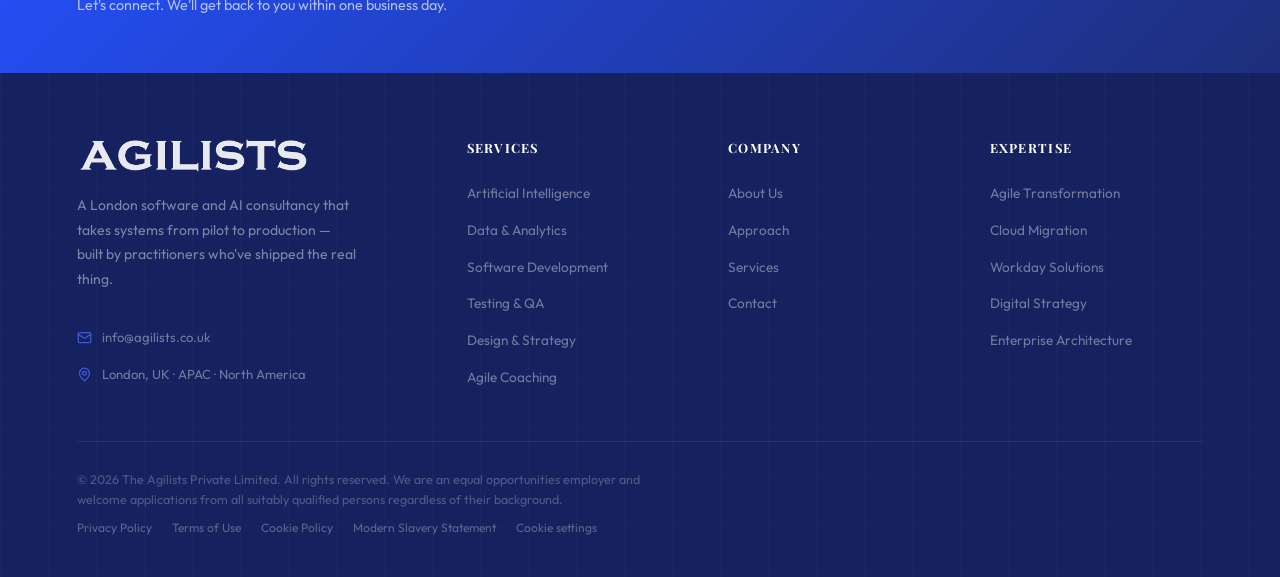
==== commit 9e865627: "Reposition around "AI that reaches production" + fix links, mobile nav, SEO POSITIONING (the ownable" ====
--- a/index.html
+++ b/index.html
@@ -1,9 +1,55 @@
 <!DOCTYPE html>
-<html lang="en">
+<html lang="en-GB">
 <head>
   <meta charset="UTF-8" />
   <meta name="viewport" content="width=device-width, initial-scale=1.0"/>
-  <title>Agilists — Digital Transformation & Technology Consulting</title>
+  <title>Agilists — AI That Reaches Production | London AI Consultancy</title>
+  <meta name="description" content="Agilists is a London software and AI consultancy that takes enterprise AI from pilot to production — with the engineering rigour and governance to keep it running." />
+  <link rel="canonical" href="https://agilists.co.uk/" />
+  <meta name="robots" content="index, follow" />
+  <meta name="theme-color" content="#0d1b4b" />
+  <meta property="og:type" content="website" />
+  <meta property="og:site_name" content="Agilists" />
+  <meta property="og:title" content="Agilists — AI that reaches production" />
+  <meta property="og:description" content="A London software and AI consultancy that takes enterprise AI from pilot to production — with the rigour and governance to keep it running." />
+  <meta property="og:url" content="https://agilists.co.uk/" />
+  <meta property="og:image" content="https://agilists.co.uk/og-image.png" />
+  <meta property="og:image:width" content="1200" />
+  <meta property="og:image:height" content="630" />
+  <meta property="og:locale" content="en_GB" />
+  <meta name="twitter:card" content="summary_large_image" />
+  <meta name="twitter:title" content="Agilists — AI that reaches production" />
+  <meta name="twitter:description" content="A London software and AI consultancy that takes enterprise AI from pilot to production." />
+  <meta name="twitter:image" content="https://agilists.co.uk/og-image.png" />
+  <script type="application/ld+json">
+  {
+    "@context": "https://schema.org",
+    "@graph": [
+      {
+        "@type": "ProfessionalService",
+        "@id": "https://agilists.co.uk/#org",
+        "name": "Agilists",
+        "legalName": "The Agilists Private Limited",
+        "url": "https://agilists.co.uk/",
+        "logo": "https://agilists.co.uk/logo.png",
+        "image": "https://agilists.co.uk/og-image.png",
+        "description": "London software and AI consultancy that takes enterprise AI from pilot to production.",
+        "email": "info@agilists.co.uk",
+        "areaServed": ["United Kingdom", "APAC", "North America"],
+        "address": { "@type": "PostalAddress", "addressLocality": "London", "addressCountry": "GB" },
+        "knowsAbout": ["Artificial Intelligence", "Generative AI", "Software Engineering", "Data Engineering", "Cloud", "Agile Transformation"]
+      },
+      {
+        "@type": "WebSite",
+        "@id": "https://agilists.co.uk/#website",
+        "url": "https://agilists.co.uk/",
+        "name": "Agilists",
+        "publisher": { "@id": "https://agilists.co.uk/#org" },
+        "inLanguage": "en-GB"
+      }
+    ]
+  }
+  </script>
   <link href="https://fonts.googleapis.com/css2?family=Playfair+Display:wght@400;600;700;900&family=Outfit:wght@300;400;500;600&display=swap" rel="stylesheet"/>
   <style>
     :root {
@@ -53,6 +99,11 @@
       transition: color 0.2s, background 0.2s;
     }
     nav ul a:hover { color: var(--blue); background: var(--sky); }
+    .nav-toggle { display: none; background: none; border: 0; cursor: pointer; padding: 0.4rem; flex-direction: column; gap: 5px; }
+    .nav-toggle span { display: block; width: 24px; height: 2px; background: var(--navy); border-radius: 2px; transition: transform 0.25s ease, opacity 0.2s ease; }
+    .nav-toggle[aria-expanded="true"] span:nth-child(1) { transform: translateY(7px) rotate(45deg); }
+    .nav-toggle[aria-expanded="true"] span:nth-child(2) { opacity: 0; }
+    .nav-toggle[aria-expanded="true"] span:nth-child(3) { transform: translateY(-7px) rotate(-45deg); }
     .nav-cta {
       background: var(--blue) !important;
       color: var(--white) !important;
@@ -210,7 +261,7 @@
       white-space: nowrap;
     }
     .ticker-item {
-      color: rgba(255,255,255,0.35);
+      color: rgba(255,255,255,0.62);
       font-size: 0.8rem;
       letter-spacing: 0.12em;
       text-transform: uppercase;
@@ -228,14 +279,6 @@
     .intro-inner {
       max-width: 1200px; margin: 0 auto;
       display: grid; grid-template-columns: 1fr 1fr; gap: 6rem; align-items: center;
-    }
-    .intro-left h2 {
-      font-family: 'Playfair Display', serif;
-      font-size: clamp(1.9rem, 3vw, 2.8rem);
-      font-weight: 700;
-      line-height: 1.2;
-      letter-spacing: -0.02em;
-      color: var(--navy);
     }
     .intro-left h2 span { color: var(--blue); }
     .intro-right p {
@@ -410,6 +453,14 @@
       to   { opacity: 1; transform: translateY(0); }
     }
     @media (prefers-reduced-motion: reduce) {
+      *, *::before, *::after {
+        animation-duration: 0.001ms !important;
+        animation-iteration-count: 1 !important;
+        transition-duration: 0.001ms !important;
+        scroll-behavior: auto !important;
+      }
+      .ticker-track { animation: none !important; }
+      .reveal { opacity: 1 !important; transform: none !important; }
       .detail-panel.active > * { animation: none; opacity: 1; }
     }
     .detail-phase {
@@ -666,7 +717,18 @@
 
     /* RESPONSIVE */
     @media (max-width: 900px) {
-      nav ul { display: none; }
+      .nav-toggle { display: flex; }
+      nav ul {
+        position: absolute; top: 100%; left: 0; right: 0;
+        flex-direction: column; align-items: stretch; gap: 0;
+        background: var(--white); border-bottom: 1px solid var(--border);
+        box-shadow: 0 16px 30px rgba(13,27,75,0.10);
+        padding: 0.5rem 6% 1.25rem; display: none;
+      }
+      nav ul.open { display: flex; }
+      nav ul li { width: 100%; }
+      nav ul a { display: block; padding: 0.9rem 0.25rem; border-radius: var(--radius); }
+      nav ul .nav-cta { text-align: center; margin-top: 0.5rem; }
       .hero-inner { grid-template-columns: 1fr; gap: 3rem; }
       .hero-stats-card { display: none; }
       .intro-inner { grid-template-columns: 1fr; gap: 2rem; }
@@ -687,10 +749,13 @@
 <!-- NAV -->
 <nav>
   <a class="logo" href="#hero"><img alt="Agilists" src="[data-uri]" /></a>
-  <ul>
+  <button class="nav-toggle" aria-label="Open menu" aria-expanded="false" aria-controls="nav-menu">
+    <span></span><span></span><span></span>
+  </button>
+  <ul id="nav-menu">
     <li><a href="#services">Services</a></li>
+    <li><a href="#approach">Approach</a></li>
     <li><a href="#about">About</a></li>
-    <li><a href="#contact">Insights</a></li>
     <li><a href="#contact" class="nav-cta">Get in Touch</a></li>
   </ul>
 </nav>
@@ -702,12 +767,12 @@
   <div class="hero-glow2"></div>
   <div class="hero-inner">
     <div>
-      <span class="hero-tag">Digital Transformation & Technology Consulting</span>
-      <h1>We Build What <em>Tomorrow</em> Demands.</h1>
-      <p class="hero-sub">From AI-powered platforms to agile enterprise change — we partner with ambitious organisations to deliver technology that actually works.</p>
+      <span class="hero-tag">Software &amp; AI Consultancy · London</span>
+      <h1>AI that reaches <em>production</em>.</h1>
+      <p class="hero-sub">Most enterprise AI stalls at the proof-of-concept. We're the software and AI consultancy that ships it — from pilot to production, with the engineering rigour and governance to keep it running.</p>
       <div class="hero-btns">
-        <a href="#services" class="btn-primary">Our Services ↗</a>
-        <a href="#contact" class="btn-outline">Start a Conversation</a>
+        <a href="#contact" class="btn-primary">Start a conversation ↗</a>
+        <a href="#approach" class="btn-outline">How we work</a>
       </div>
     </div>
     <div class="hero-stats-card">
@@ -771,8 +836,8 @@
       <h2>A collective of practitioners who've <span>lived it</span>.</h2>
     </div>
     <div class="intro-right">
-      <p>Agilists is a technology and business transformation consultancy built by former CTOs, delivery leads, and product managers who've navigated the real complexity of change — not the textbook version of it.</p>
-      <p>We bring deep technical expertise and genuine organisational empathy to every engagement, designing solutions that fit your culture, your people, and your strategy.</p>
+      <p>Agilists is a London software and AI consultancy, built by former CTOs, delivery leads, and product managers who've shipped real systems into production — and know why most never get there.</p>
+      <p>We pair deep technical expertise with organisational empathy on every engagement, designing solutions that fit your culture, your people, and your strategy.</p>
     </div>
   </div>
 </div>
@@ -794,69 +859,57 @@
           <svg viewBox="0 0 24 24" fill="none" stroke="currentColor" stroke-width="2" stroke-linecap="round" stroke-linejoin="round"><circle cx="12" cy="12" r="3"/><path d="M12 1v4M12 19v4M4.22 4.22l2.83 2.83M16.95 16.95l2.83 2.83M1 12h4M19 12h4M4.22 19.78l2.83-2.83M16.95 7.05l2.83-2.83"/></svg>
         </div>
         <h3>Artificial Intelligence</h3>
-        <p>AI strategy, model development, and production deployment. We design intelligent systems that create real competitive advantage — not demos.</p>
-        <a href="#contact" class="service-link">Learn more →</a>
-      </div>
+        <p>We take generative AI from proof-of-concept to production — RAG, agentic systems, and fine-tuning, with the evaluation, guardrails, and governance most pilots skip. Built to ship, scale, and stay compliant.</p>      </div>
 
       <div class="service-card">
         <div class="service-icon-wrap">
           <svg viewBox="0 0 24 24" fill="none" stroke="currentColor" stroke-width="2" stroke-linecap="round" stroke-linejoin="round"><ellipse cx="12" cy="5" rx="9" ry="3"/><path d="M21 12c0 1.66-4 3-9 3s-9-1.34-9-3"/><path d="M3 5v14c0 1.66 4 3 9 3s9-1.34 9-3V5"/></svg>
         </div>
         <h3>Data & Analytics</h3>
-        <p>Data architecture, pipelines, and analytics platforms that turn raw information into clear decisions. From warehouse design to real-time dashboards.</p>
-        <a href="#contact" class="service-link">Learn more →</a>
-      </div>
+        <p>Data architecture, pipelines, and analytics platforms that turn raw information into clear decisions. From warehouse design to real-time dashboards.</p>      </div>
 
       <div class="service-card">
         <div class="service-icon-wrap">
           <svg viewBox="0 0 24 24" fill="none" stroke="currentColor" stroke-width="2" stroke-linecap="round" stroke-linejoin="round"><polyline points="16 18 22 12 16 6"/><polyline points="8 6 2 12 8 18"/></svg>
         </div>
         <h3>Software Development</h3>
-        <p>Full-stack engineering for complex, high-stakes products. We build scalable, maintainable software with rigorous engineering practices baked in.</p>
-        <a href="#contact" class="service-link">Learn more →</a>
-      </div>
+        <p>Full-stack engineering for complex, high-stakes products. We build scalable, maintainable software with rigorous engineering practices baked in.</p>      </div>
 
       <div class="service-card">
         <div class="service-icon-wrap">
           <svg viewBox="0 0 24 24" fill="none" stroke="currentColor" stroke-width="2" stroke-linecap="round" stroke-linejoin="round"><path d="M9 11l3 3L22 4"/><path d="M21 12v7a2 2 0 01-2 2H5a2 2 0 01-2-2V5a2 2 0 012-2h11"/></svg>
         </div>
         <h3>Testing & QA</h3>
-        <p>Automated testing strategy, performance engineering, and quality assurance that ships confidence alongside code.</p>
-        <a href="#contact" class="service-link">Learn more →</a>
-      </div>
+        <p>Automated testing strategy, performance engineering, and quality assurance that ships confidence alongside code.</p>      </div>
 
       <div class="service-card">
         <div class="service-icon-wrap">
           <svg viewBox="0 0 24 24" fill="none" stroke="currentColor" stroke-width="2" stroke-linecap="round" stroke-linejoin="round"><path d="M12 20h9"/><path d="M16.5 3.5a2.121 2.121 0 013 3L7 19l-4 1 1-4L16.5 3.5z"/></svg>
         </div>
         <h3>Design & Strategy</h3>
-        <p>UX research, product strategy, and service design that puts your users at the centre. We shape products people actually want to use.</p>
-        <a href="#contact" class="service-link">Learn more →</a>
-      </div>
+        <p>UX research, product strategy, and service design that puts your users at the centre. We shape products people want to use.</p>      </div>
 
       <div class="service-card">
         <div class="service-icon-wrap">
           <svg viewBox="0 0 24 24" fill="none" stroke="currentColor" stroke-width="2" stroke-linecap="round" stroke-linejoin="round"><path d="M17 21v-2a4 4 0 00-4-4H5a4 4 0 00-4 4v2"/><circle cx="9" cy="7" r="4"/><path d="M23 21v-2a4 4 0 00-3-3.87"/><path d="M16 3.13a4 4 0 010 7.75"/></svg>
         </div>
         <h3>Agile Coaching</h3>
-        <p>Embedded coaching for Scrum, Kanban, and SAFe teams. Agile transformation from team-level to enterprise scale — framework-agnostic, outcome-obsessed.</p>
-        <a href="#contact" class="service-link">Learn more →</a>
-      </div>
+        <p>Embedded coaching for Scrum, Kanban, and SAFe teams. Agile transformation from team-level to enterprise scale — framework-agnostic, outcome-obsessed.</p>      </div>
 
     </div>
   </div>
 </section>
 
 <!-- APPROACH -->
-<div class="approach-section">
+<div class="approach-section" id="approach">
   <div class="approach-inner">
 
     <div class="approach-top reveal">
       <div>
-        <div class="section-label">How We Work</div>
-        <h2>Our Approach</h2>
+        <div class="section-label">Our Methodology</div>
+        <h2>The Path to Production</h2>
       </div>
-      <p class="approach-top-right">A rigorous, proven methodology — built on honesty, iteration, and genuine partnership. No fluff, no hand-waving.</p>
+      <p class="approach-top-right">One proven methodology that takes every engagement from first principles to production — and leaves your team able to run it.</p>
     </div>
 
     <div class="approach-layout reveal">
@@ -946,7 +999,7 @@
           <div>
             <div class="detail-phase">Phase 03 · Delivery</div>
             <div class="detail-heading">Iterative execution.<br>No big-bang surprises.</div>
-            <div class="detail-body">We build iteratively, measure obsessively, and course-correct fast. Every sprint delivers working software and visible progress. We keep you informed, involved, and in control — because the best outcomes come from genuine collaboration, not handoffs.</div>
+            <div class="detail-body">We build iteratively, measure obsessively, and course-correct fast. Every sprint delivers working software and visible progress. We keep you informed, involved, and in control — because the best outcomes come from working alongside your team, not handing off to it.</div>
           </div>
           <div class="detail-deliverables">
             <div class="detail-deliverables-label">Typical outputs</div>
@@ -1040,8 +1093,8 @@
   <div class="contact-inner">
     <div class="reveal">
       <div class="section-label">Get In Touch</div>
-      <h2>Let's talk transformation.</h2>
-      <p>Tell us about your organisation and what you're trying to achieve. We'll respond within one business day with a clear next step — no sales pitch, no fluff.</p>
+      <h2>Let's get it into production.</h2>
+      <p>Tell us about your organisation and what you're trying to ship. We'll respond within one business day with a clear next step.</p>
       <div class="contact-info">
         <div class="contact-info-item"><span class="ci-icon">📧</span> <a href="mailto:info@agilists.co.uk">info@agilists.co.uk</a></div>
         <div class="contact-info-item"><span class="ci-icon">📍</span> London </div>
@@ -1102,7 +1155,7 @@
   <div class="footer-cta">
     <div class="footer-cta-inner">
       <div>
-        <h3>Ready to transform your<br>digital services?</h3>
+        <h3>Ready to get it into<br>production?</h3>
         <p>Let's connect. We'll get back to you within one business day.</p>
       </div>
       <a href="#contact" class="footer-cta-btn">Let's Connect →</a>
@@ -1117,13 +1170,13 @@
         <!-- Brand Column -->
         <div class="footer-brand">
           <div class="footer-logo"><img alt="Agilists" src="[data-uri]" /></div>
-          <p class="footer-tagline">A technology and business transformation consultancy built by practitioners who've navigated real complexity — not the textbook version of it.</p>
+          <p class="footer-tagline">A London software and AI consultancy that takes systems from pilot to production — built by practitioners who've shipped the real thing.</p>
           <div>
             <a class="footer-contact-item" href="mailto:info@agilists.co.uk">
               <svg viewBox="0 0 24 24" fill="none" stroke="currentColor" stroke-width="2" stroke-linecap="round" stroke-linejoin="round"><rect x="2" y="4" width="20" height="16" rx="2"/><path d="m22 7-8.97 5.7a1.94 1.94 0 0 1-2.06 0L2 7"/></svg>
               info@agilists.co.uk
             </a>
-            <a class="footer-contact-item" href="#">
+            <a class="footer-contact-item" href="#contact">
               <svg viewBox="0 0 24 24" fill="none" stroke="currentColor" stroke-width="2" stroke-linecap="round" stroke-linejoin="round"><path d="M20 10c0 6-8 12-8 12s-8-6-8-12a8 8 0 0 1 16 0Z"/><circle cx="12" cy="10" r="3"/></svg>
               London, UK · APAC · North America
             </a>
@@ -1148,9 +1201,8 @@
           <div class="footer-col-title">Company</div>
           <ul>
             <li><a href="#about">About Us</a></li>
-            <li><a href="#">Case Studies</a></li>
-            <li><a href="#">News & Insights</a></li>
-            <li><a href="#">Careers</a></li>
+            <li><a href="#approach">Approach</a></li>
+            <li><a href="#services">Services</a></li>
             <li><a href="#contact">Contact</a></li>
           </ul>
         </div>
@@ -1159,11 +1211,11 @@
         <div class="footer-col">
           <div class="footer-col-title">Expertise</div>
           <ul>
-            <li><a href="#">Agile Transformation</a></li>
-            <li><a href="#">Cloud Migration</a></li>
-            <li><a href="#">Workday Solutions</a></li>
-            <li><a href="#">Digital Strategy</a></li>
-            <li><a href="#">Enterprise Architecture</a></li>
+            <li><a href="#services">Agile Transformation</a></li>
+            <li><a href="#services">Cloud Migration</a></li>
+            <li><a href="#services">Workday Solutions</a></li>
+            <li><a href="#services">Digital Strategy</a></li>
+            <li><a href="#services">Enterprise Architecture</a></li>
           </ul>
         </div>
 
@@ -1181,17 +1233,6 @@
             <a href="#" class="js-cookie-settings">Cookie settings</a>
           </div>
         </div>
-        <div class="footer-socials">
-          <a href="#" class="footer-social-btn" aria-label="LinkedIn">
-            <svg viewBox="0 0 24 24" fill="none" stroke="currentColor" stroke-width="2" stroke-linecap="round" stroke-linejoin="round"><path d="M16 8a6 6 0 0 1 6 6v7h-4v-7a2 2 0 0 0-2-2 2 2 0 0 0-2 2v7h-4v-7a6 6 0 0 1 6-6z"/><rect x="2" y="9" width="4" height="12"/><circle cx="4" cy="4" r="2"/></svg>
-          </a>
-          <a href="#" class="footer-social-btn" aria-label="Twitter / X">
-            <svg viewBox="0 0 24 24" fill="none" stroke="currentColor" stroke-width="2" stroke-linecap="round" stroke-linejoin="round"><path d="M4 4l16 16M4 20L20 4"/></svg>
-          </a>
-          <a href="#" class="footer-social-btn" aria-label="GitHub">
-            <svg viewBox="0 0 24 24" fill="none" stroke="currentColor" stroke-width="2" stroke-linecap="round" stroke-linejoin="round"><path d="M9 19c-5 1.5-5-2.5-7-3m14 6v-3.87a3.37 3.37 0 0 0-.94-2.61c3.14-.35 6.44-1.54 6.44-7A5.44 5.44 0 0 0 20 4.77 5.07 5.07 0 0 0 19.91 1S18.73.65 16 2.48a13.38 13.38 0 0 0-7 0C6.27.65 5.09 1 5.09 1A5.07 5.07 0 0 0 5 4.77a5.44 5.44 0 0 0-1.5 3.78c0 5.42 3.3 6.61 6.44 7A3.37 3.37 0 0 0 9 18.13V22"/></svg>
-          </a>
-        </div>
       </div>
 
     </div>
@@ -1200,6 +1241,20 @@
 </footer>
 
 <script>
+  // Mobile navigation toggle
+  (function () {
+    const toggle = document.querySelector('.nav-toggle');
+    const menu = document.getElementById('nav-menu');
+    if (!toggle || !menu) return;
+    const setOpen = (open) => {
+      menu.classList.toggle('open', open);
+      toggle.setAttribute('aria-expanded', open ? 'true' : 'false');
+      toggle.setAttribute('aria-label', open ? 'Close menu' : 'Open menu');
+    };
+    toggle.addEventListener('click', () => setOpen(!menu.classList.contains('open')));
+    menu.querySelectorAll('a').forEach((a) => a.addEventListener('click', () => setOpen(false)));
+  })();
+
   // Approach tabs
   const tabs = document.querySelectorAll('.approach-step-tab');
   const panels = document.querySelectorAll('.detail-panel');
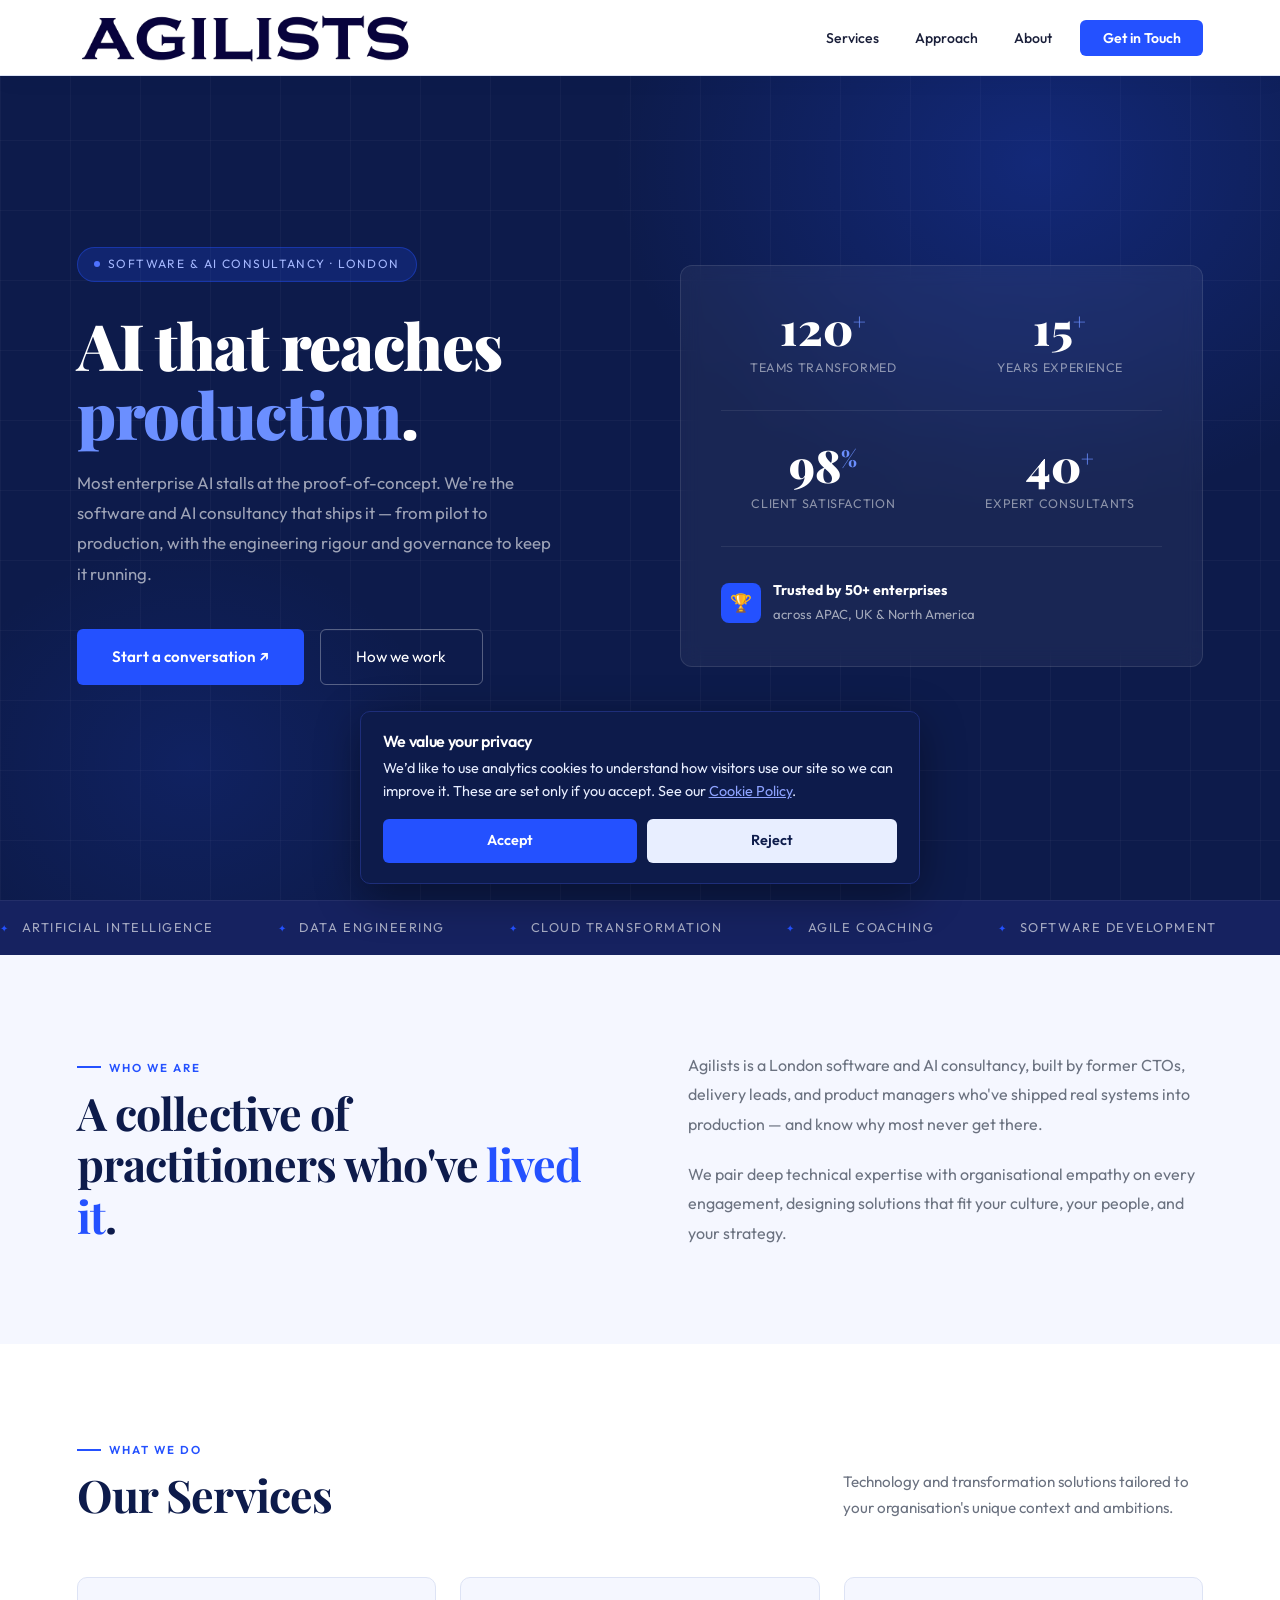
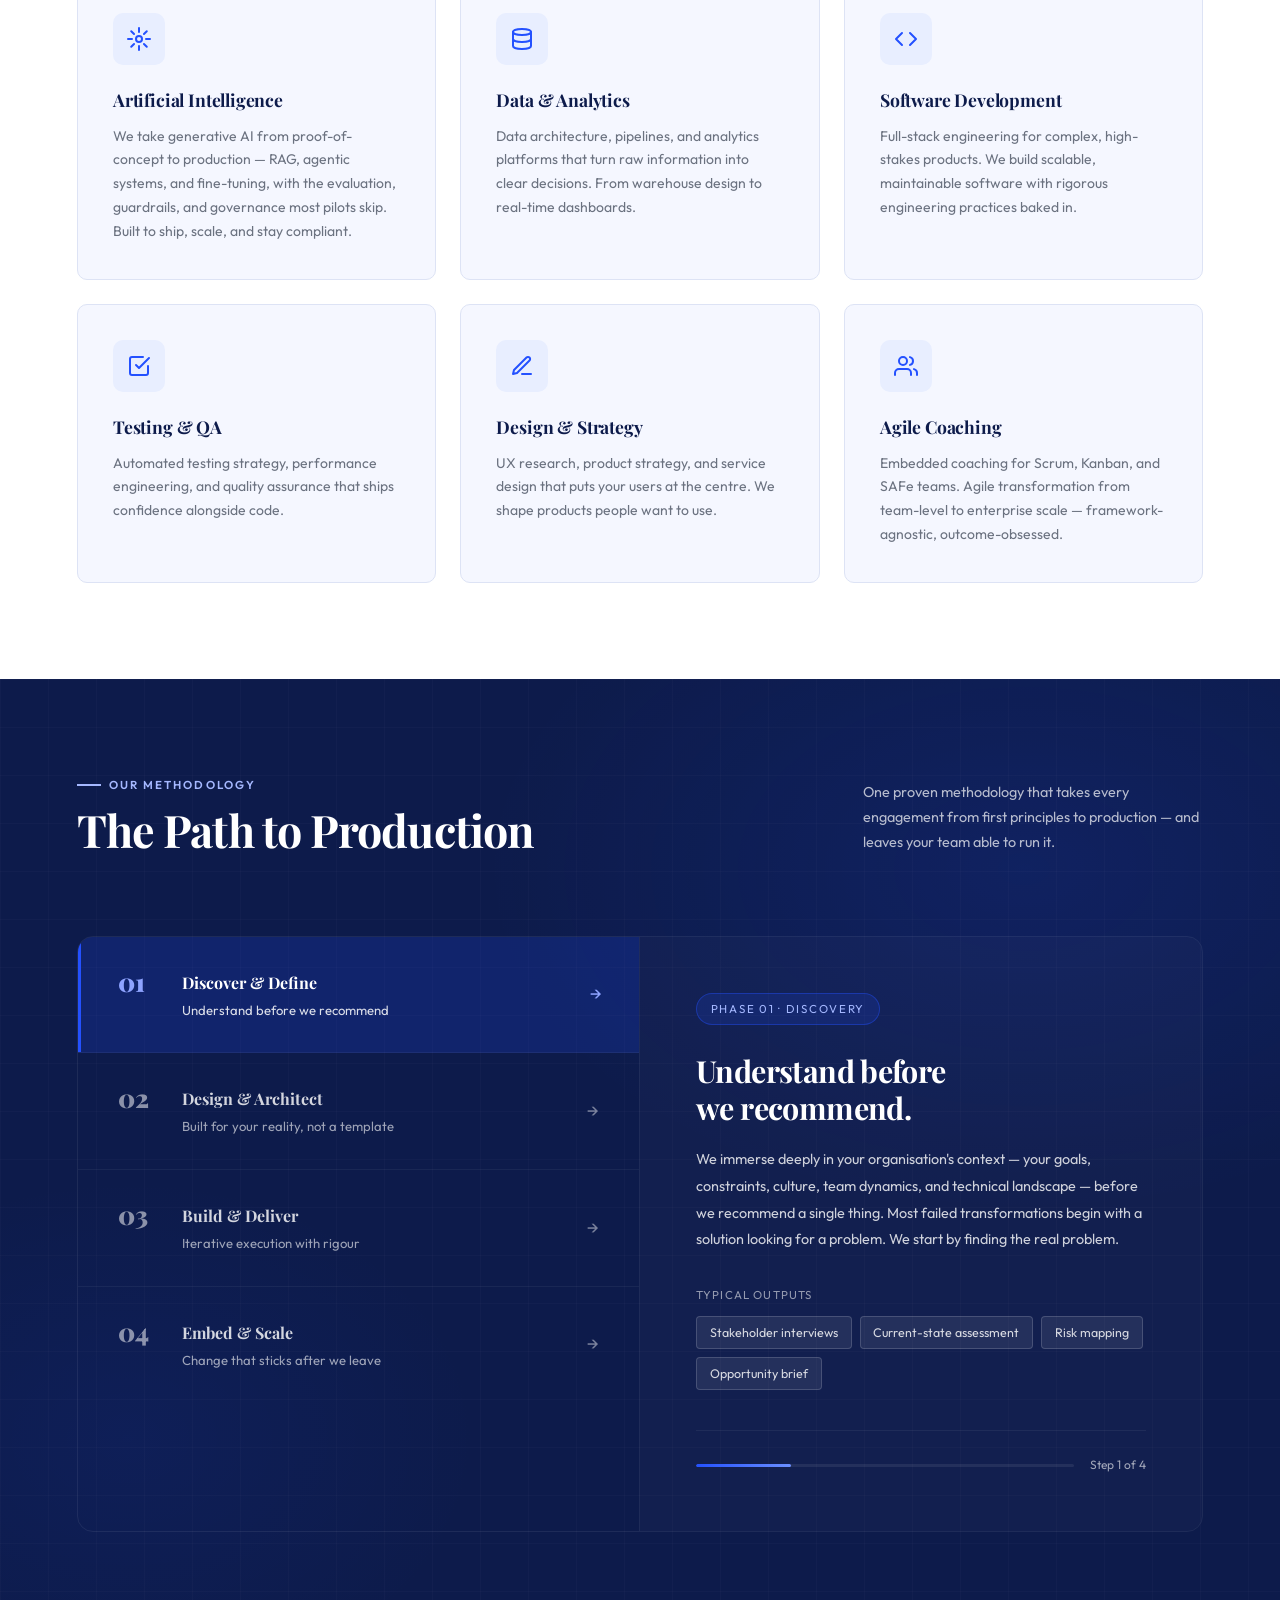
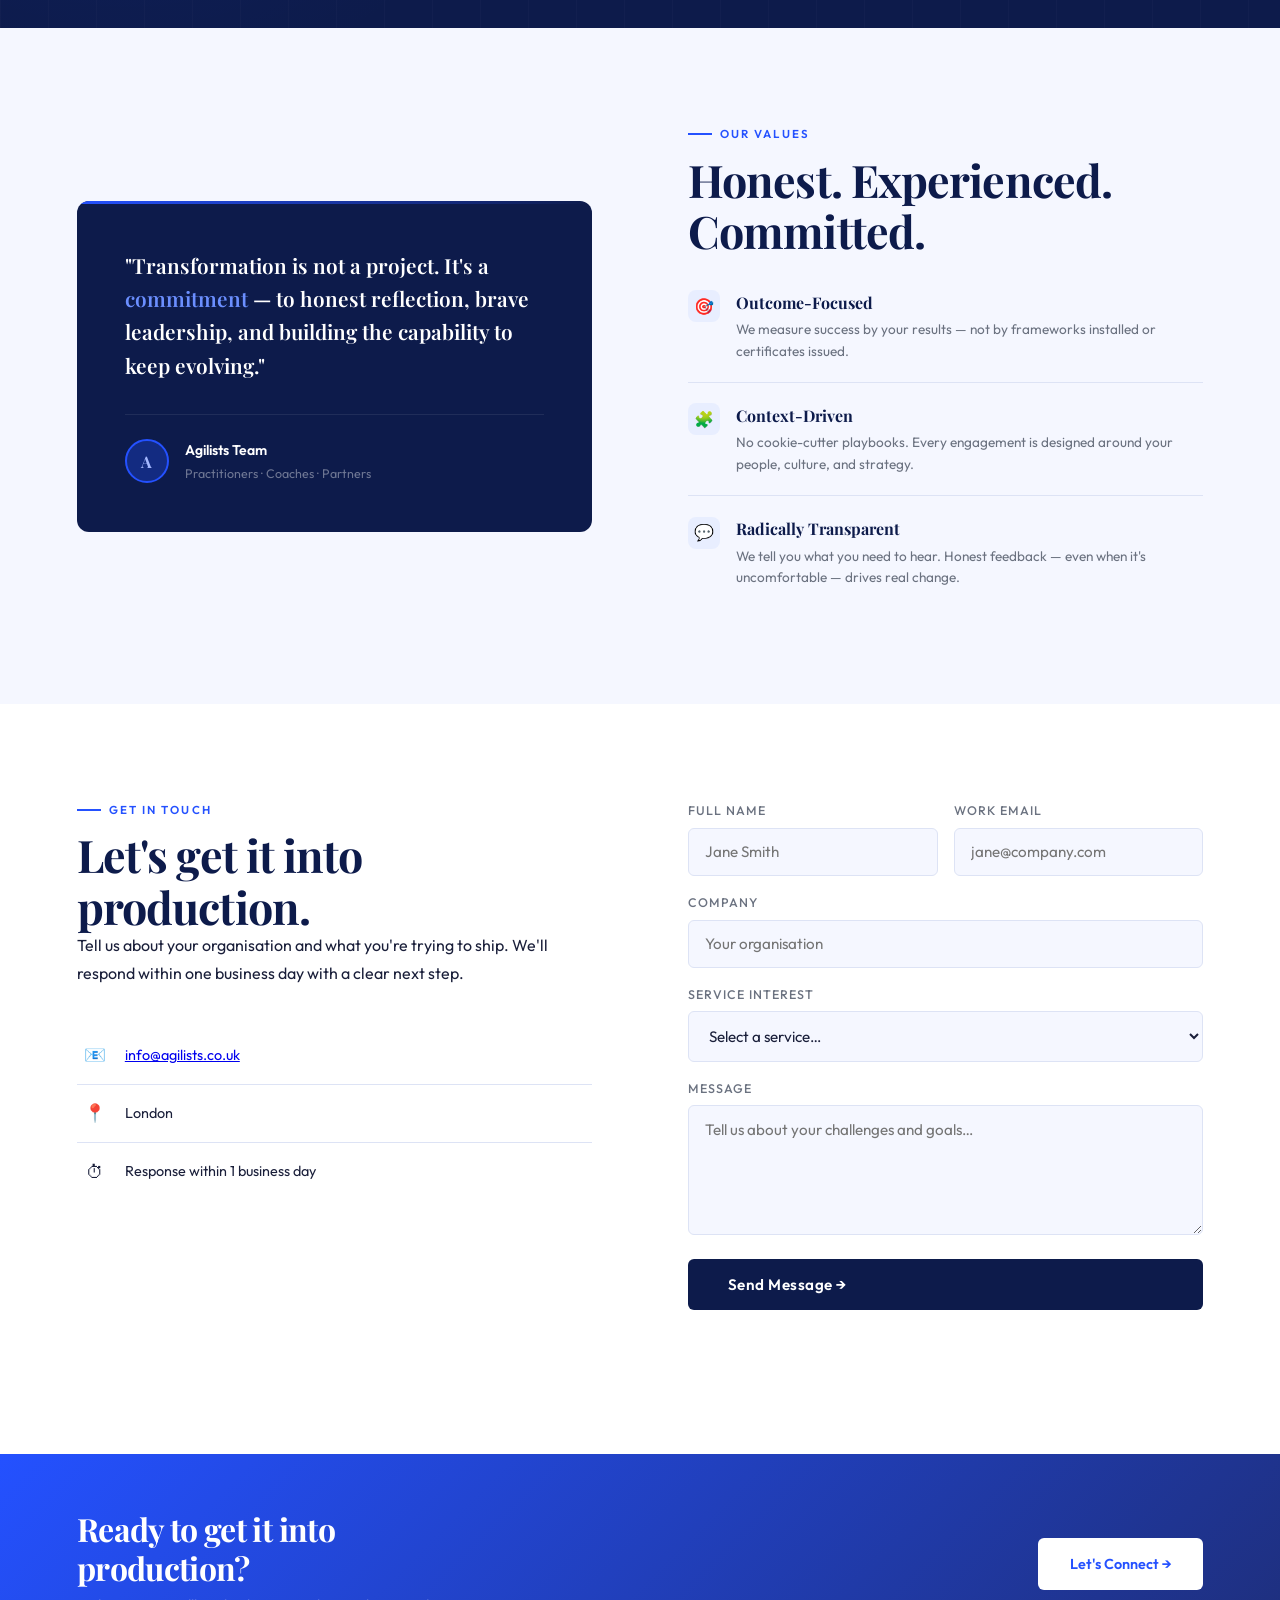
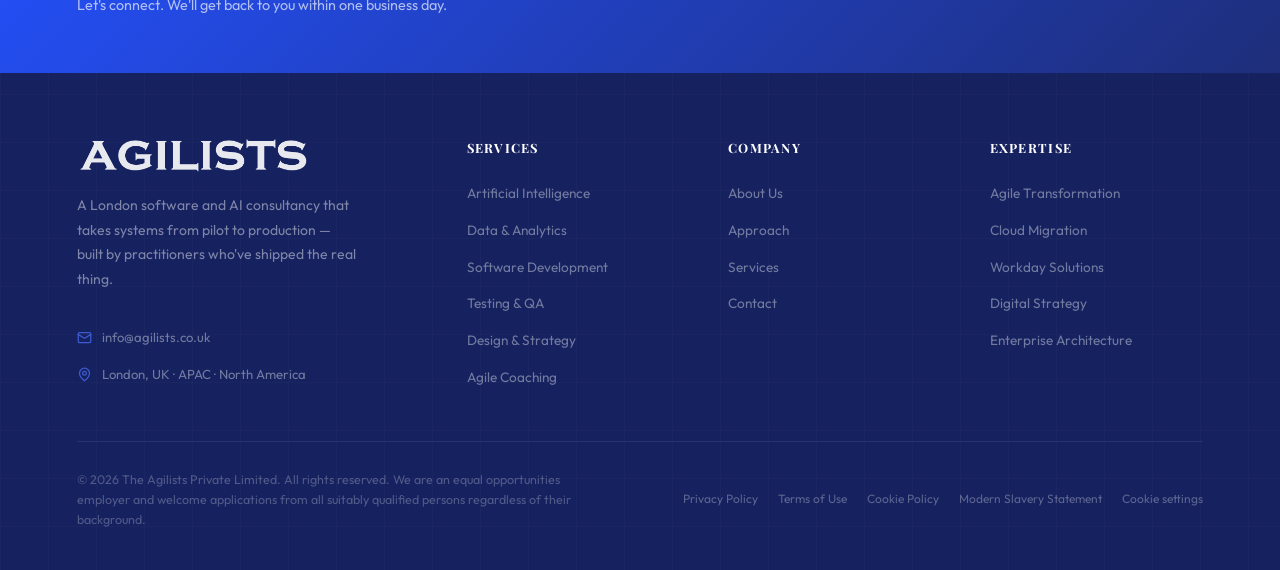
==== commit c477b077: "Rebalance footer bottom bar after removing social icons Removing the dead social icons left .footer-" ====
--- a/index.html
+++ b/index.html
@@ -685,8 +685,8 @@
       padding-top: 1.75rem; display: flex; justify-content: space-between;
       align-items: center; flex-wrap: wrap; gap: 1rem;
     }
-    .footer-bottom-left { font-size: 0.78rem; color: rgba(255,255,255,0.25); line-height: 1.6; max-width: 600px; }
-    .footer-legal-links { display: flex; flex-wrap: wrap; gap: 0.25rem 1.25rem; margin-top: 0.5rem; }
+    .footer-bottom-left { font-size: 0.78rem; color: rgba(255,255,255,0.25); line-height: 1.6; max-width: 520px; }
+    .footer-legal-links { display: flex; flex-wrap: wrap; gap: 0.25rem 1.25rem; margin-left: auto; justify-content: flex-end; }
     .footer-legal-links a { font-size: 0.75rem; color: rgba(255,255,255,0.3); text-decoration: none; transition: color 0.2s; }
     .footer-legal-links a:hover { color: rgba(255,255,255,0.7); }
     .footer-socials { display: flex; gap: 0.65rem; }
@@ -706,6 +706,7 @@
     @media (max-width: 600px) {
       .footer-top { grid-template-columns: 1fr; }
       .footer-bottom { flex-direction: column; align-items: flex-start; }
+      .footer-legal-links { margin-left: 0; margin-top: 0.75rem; justify-content: flex-start; }
     }
 
     /* ANIMATIONS */
@@ -1225,13 +1226,13 @@
       <div class="footer-bottom">
         <div class="footer-bottom-left">
           <p>© 2026 The Agilists Private Limited. All rights reserved. We are an equal opportunities employer and welcome applications from all suitably qualified persons regardless of their background.</p>
-          <div class="footer-legal-links">
-            <a href="/privacy.html">Privacy Policy</a>
-            <a href="/terms.html">Terms of Use</a>
-            <a href="/cookies.html">Cookie Policy</a>
-            <a href="/modern-slavery.html">Modern Slavery Statement</a>
-            <a href="#" class="js-cookie-settings">Cookie settings</a>
-          </div>
+        </div>
+        <div class="footer-legal-links">
+          <a href="/privacy.html">Privacy Policy</a>
+          <a href="/terms.html">Terms of Use</a>
+          <a href="/cookies.html">Cookie Policy</a>
+          <a href="/modern-slavery.html">Modern Slavery Statement</a>
+          <a href="#" class="js-cookie-settings">Cookie settings</a>
         </div>
       </div>
 
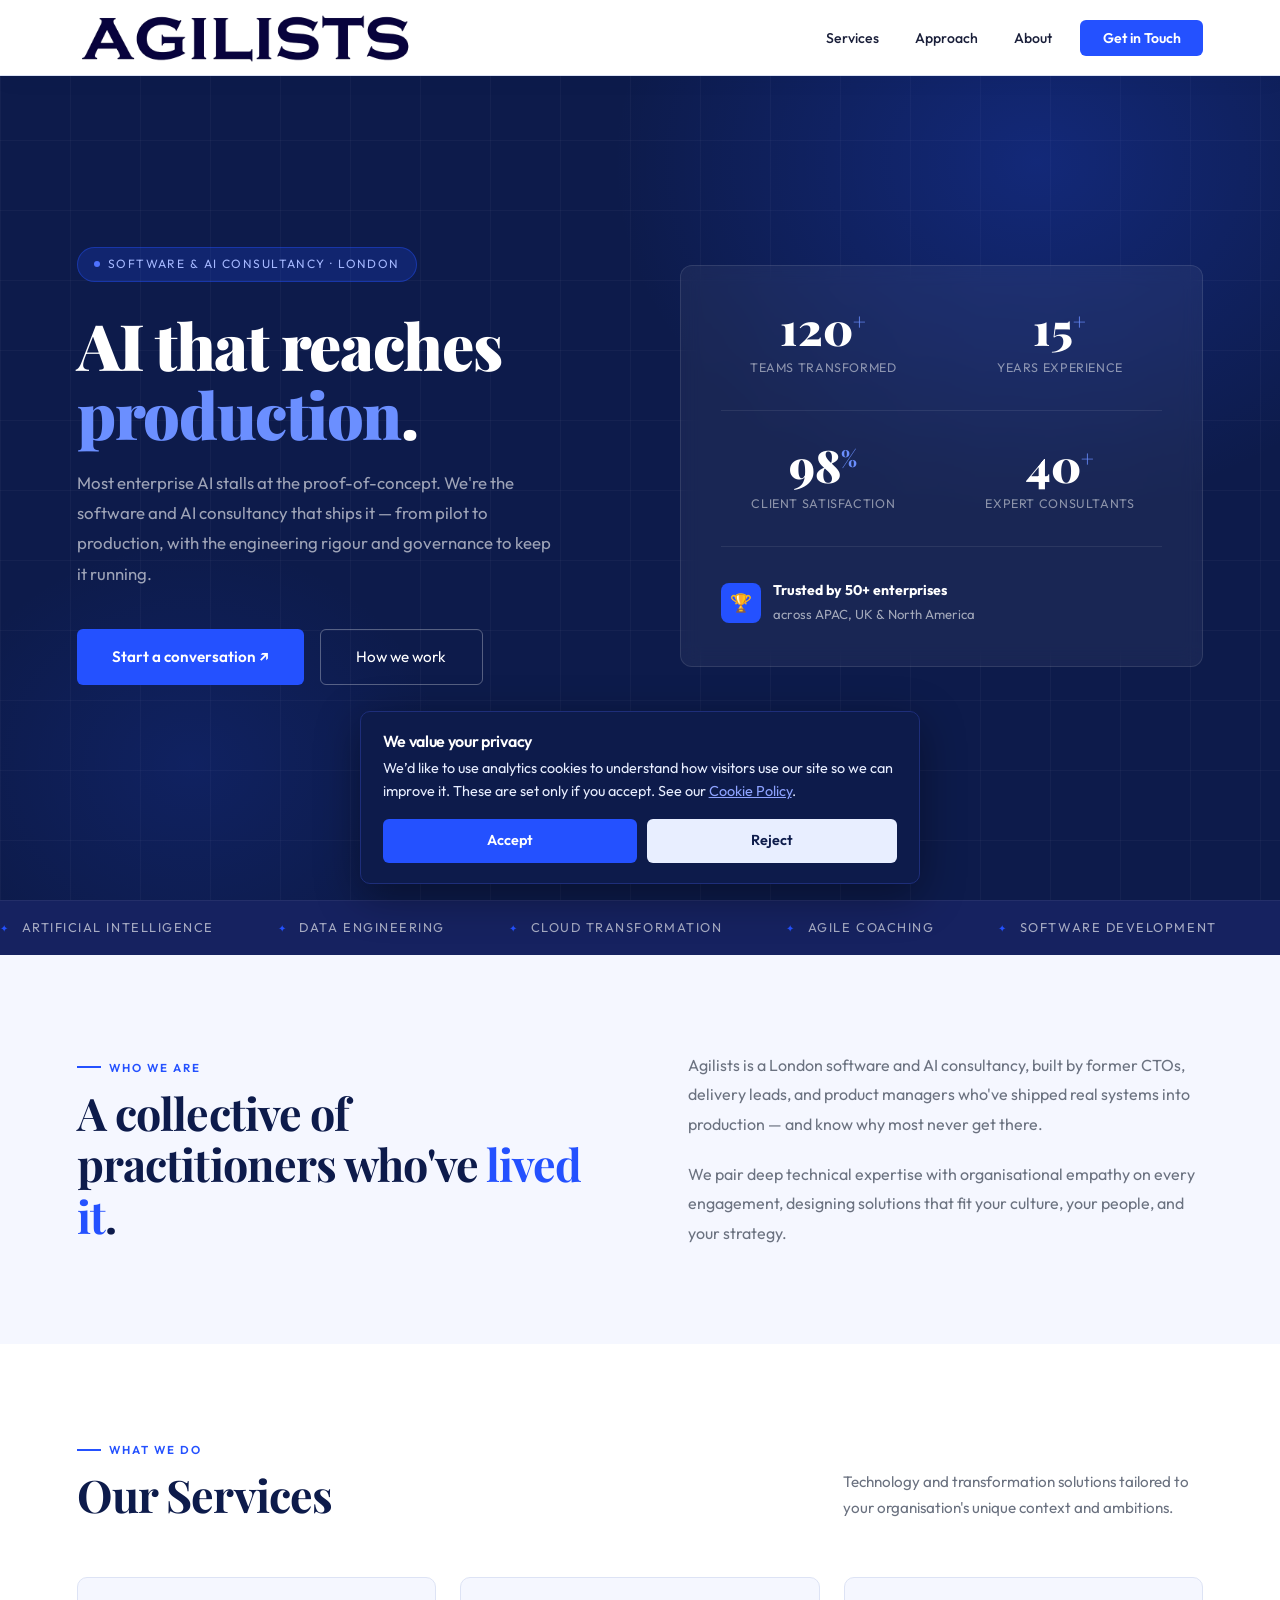
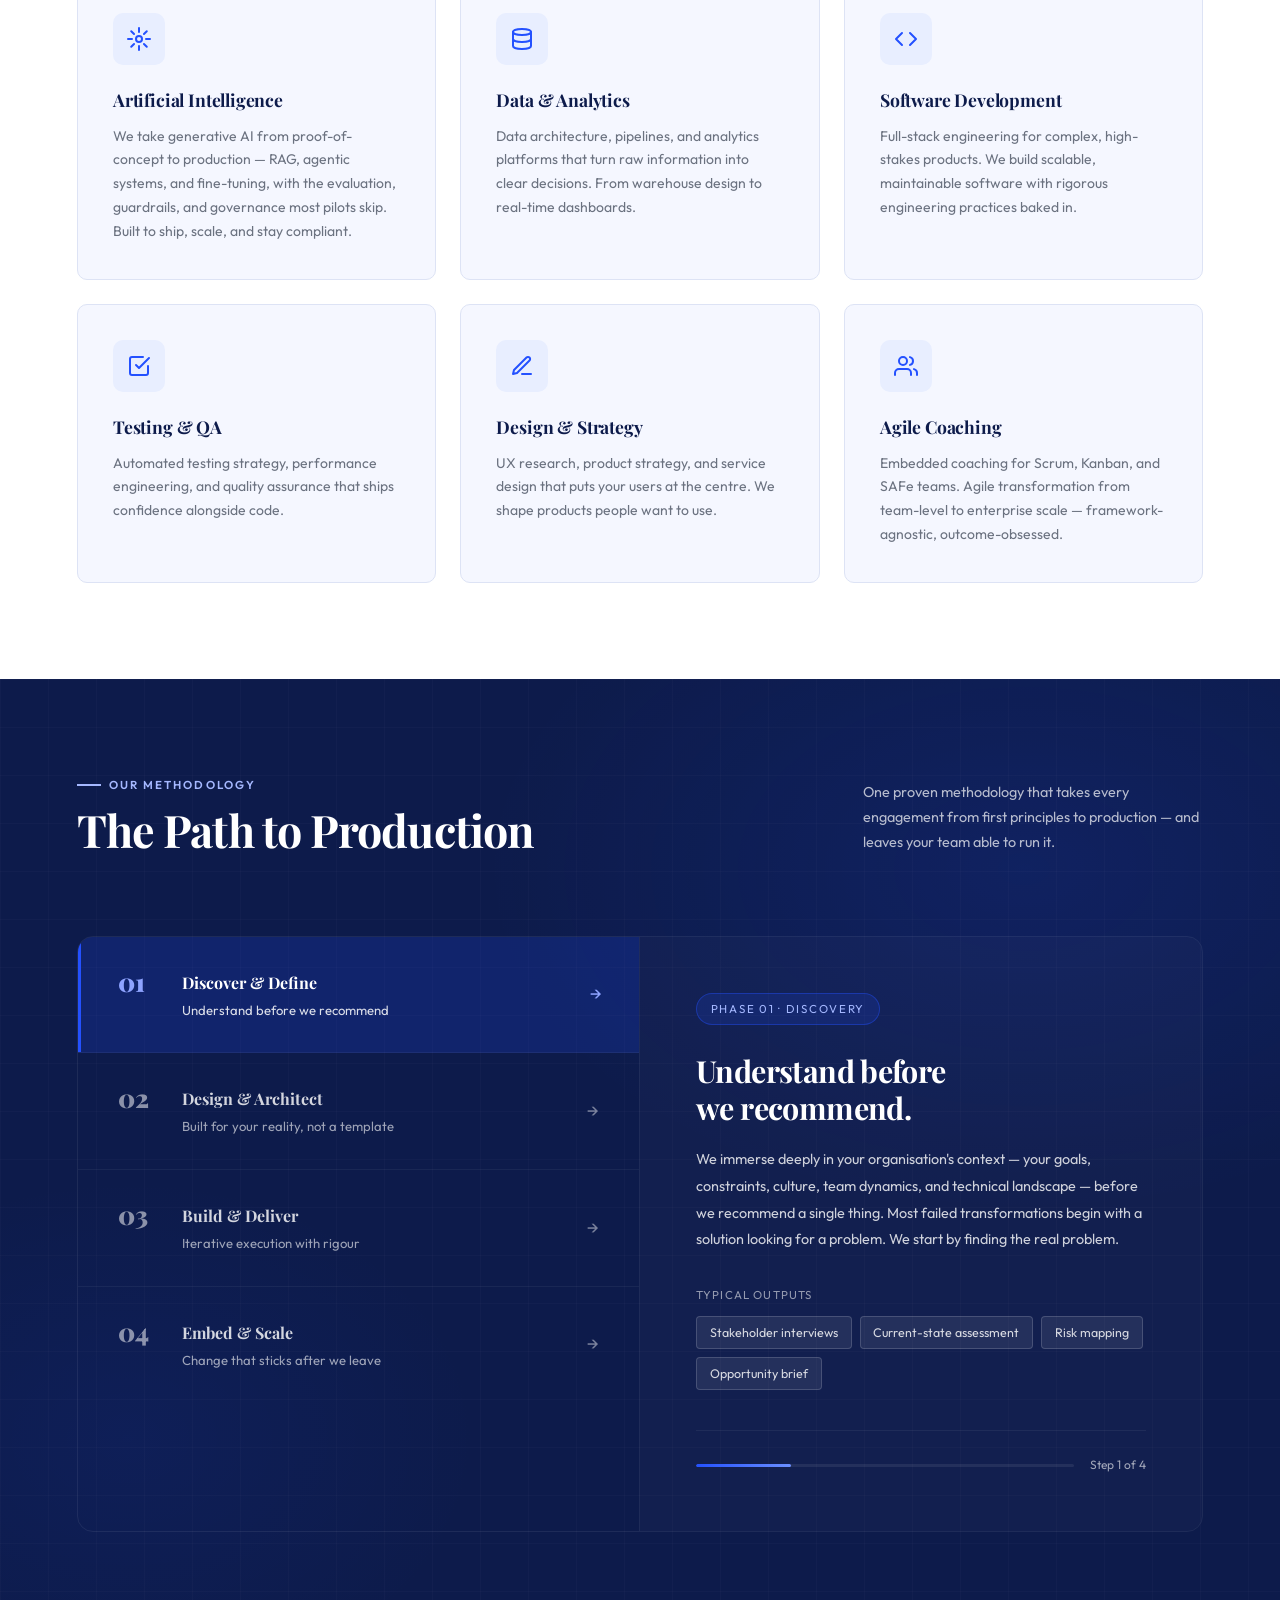
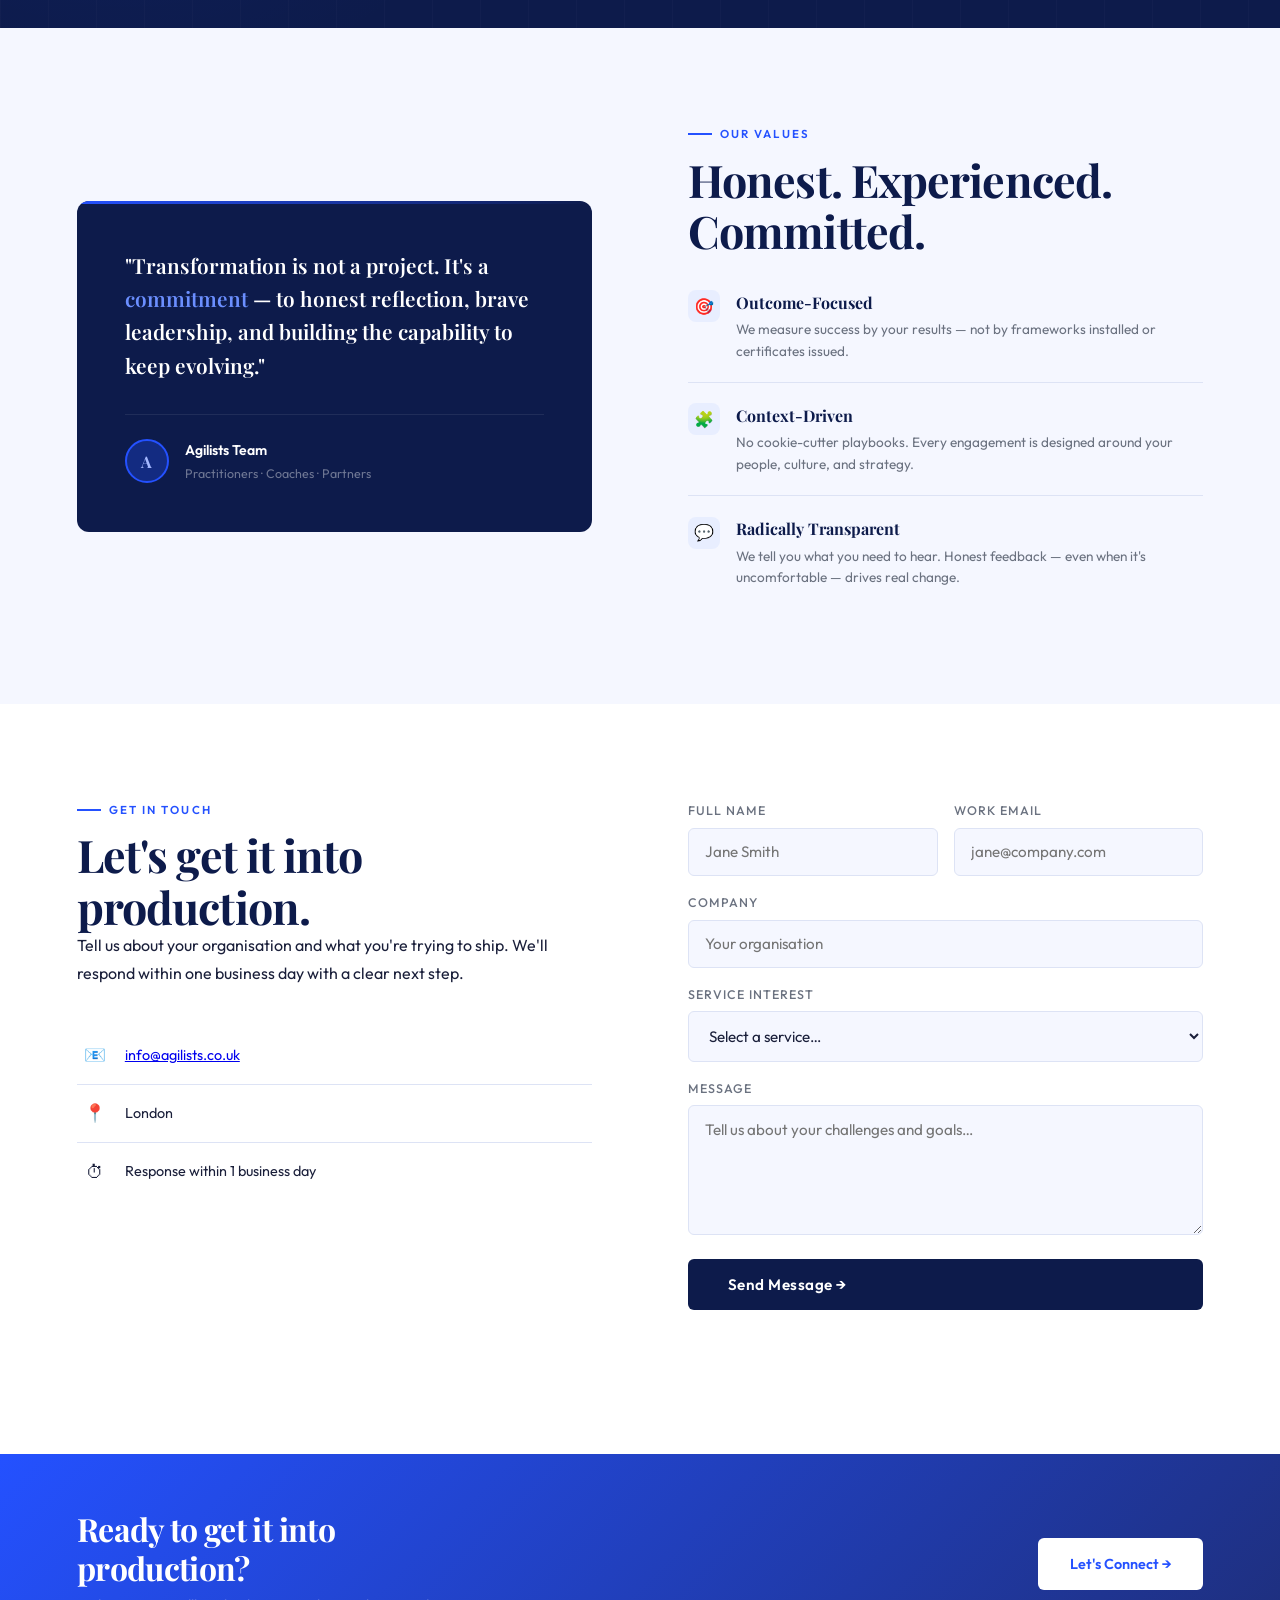
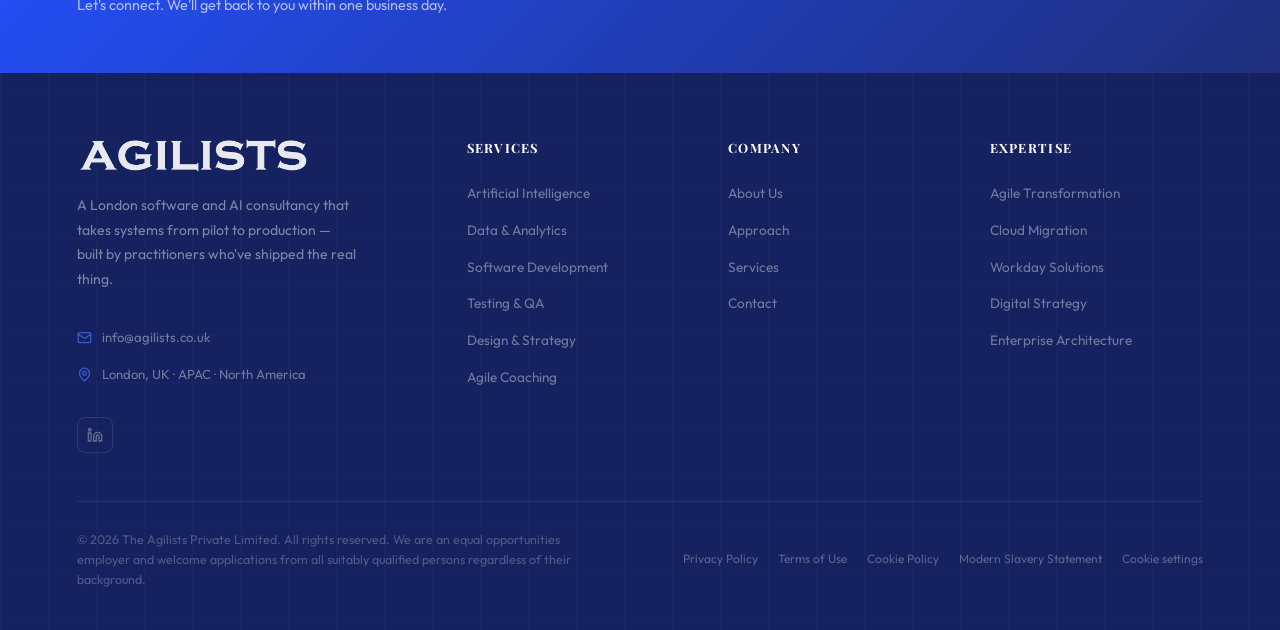
==== commit 54cedb06: "Add LinkedIn company profile (footer icon + JSON-LD sameAs) Real LinkedIn link (canonical /company/t" ====
--- a/index.html
+++ b/index.html
@@ -35,6 +35,7 @@
         "image": "https://agilists.co.uk/og-image.png",
         "description": "London software and AI consultancy that takes enterprise AI from pilot to production.",
         "email": "info@agilists.co.uk",
+        "sameAs": ["https://www.linkedin.com/company/the-agilists/"],
         "areaServed": ["United Kingdom", "APAC", "North America"],
         "address": { "@type": "PostalAddress", "addressLocality": "London", "addressCountry": "GB" },
         "knowsAbout": ["Artificial Intelligence", "Generative AI", "Software Engineering", "Data Engineering", "Cloud", "Agile Transformation"]
@@ -1180,6 +1181,11 @@
             <a class="footer-contact-item" href="#contact">
               <svg viewBox="0 0 24 24" fill="none" stroke="currentColor" stroke-width="2" stroke-linecap="round" stroke-linejoin="round"><path d="M20 10c0 6-8 12-8 12s-8-6-8-12a8 8 0 0 1 16 0Z"/><circle cx="12" cy="10" r="3"/></svg>
               London, UK · APAC · North America
+            </a>
+          </div>
+          <div class="footer-socials" style="margin-top: 1.5rem;">
+            <a href="https://www.linkedin.com/company/the-agilists/" class="footer-social-btn" aria-label="Agilists on LinkedIn" target="_blank" rel="noopener">
+              <svg viewBox="0 0 24 24" fill="none" stroke="currentColor" stroke-width="2" stroke-linecap="round" stroke-linejoin="round"><path d="M16 8a6 6 0 0 1 6 6v7h-4v-7a2 2 0 0 0-2-2 2 2 0 0 0-2 2v7h-4v-7a6 6 0 0 1 6-6z"/><rect x="2" y="9" width="4" height="12"/><circle cx="4" cy="4" r="2"/></svg>
             </a>
           </div>
         </div>
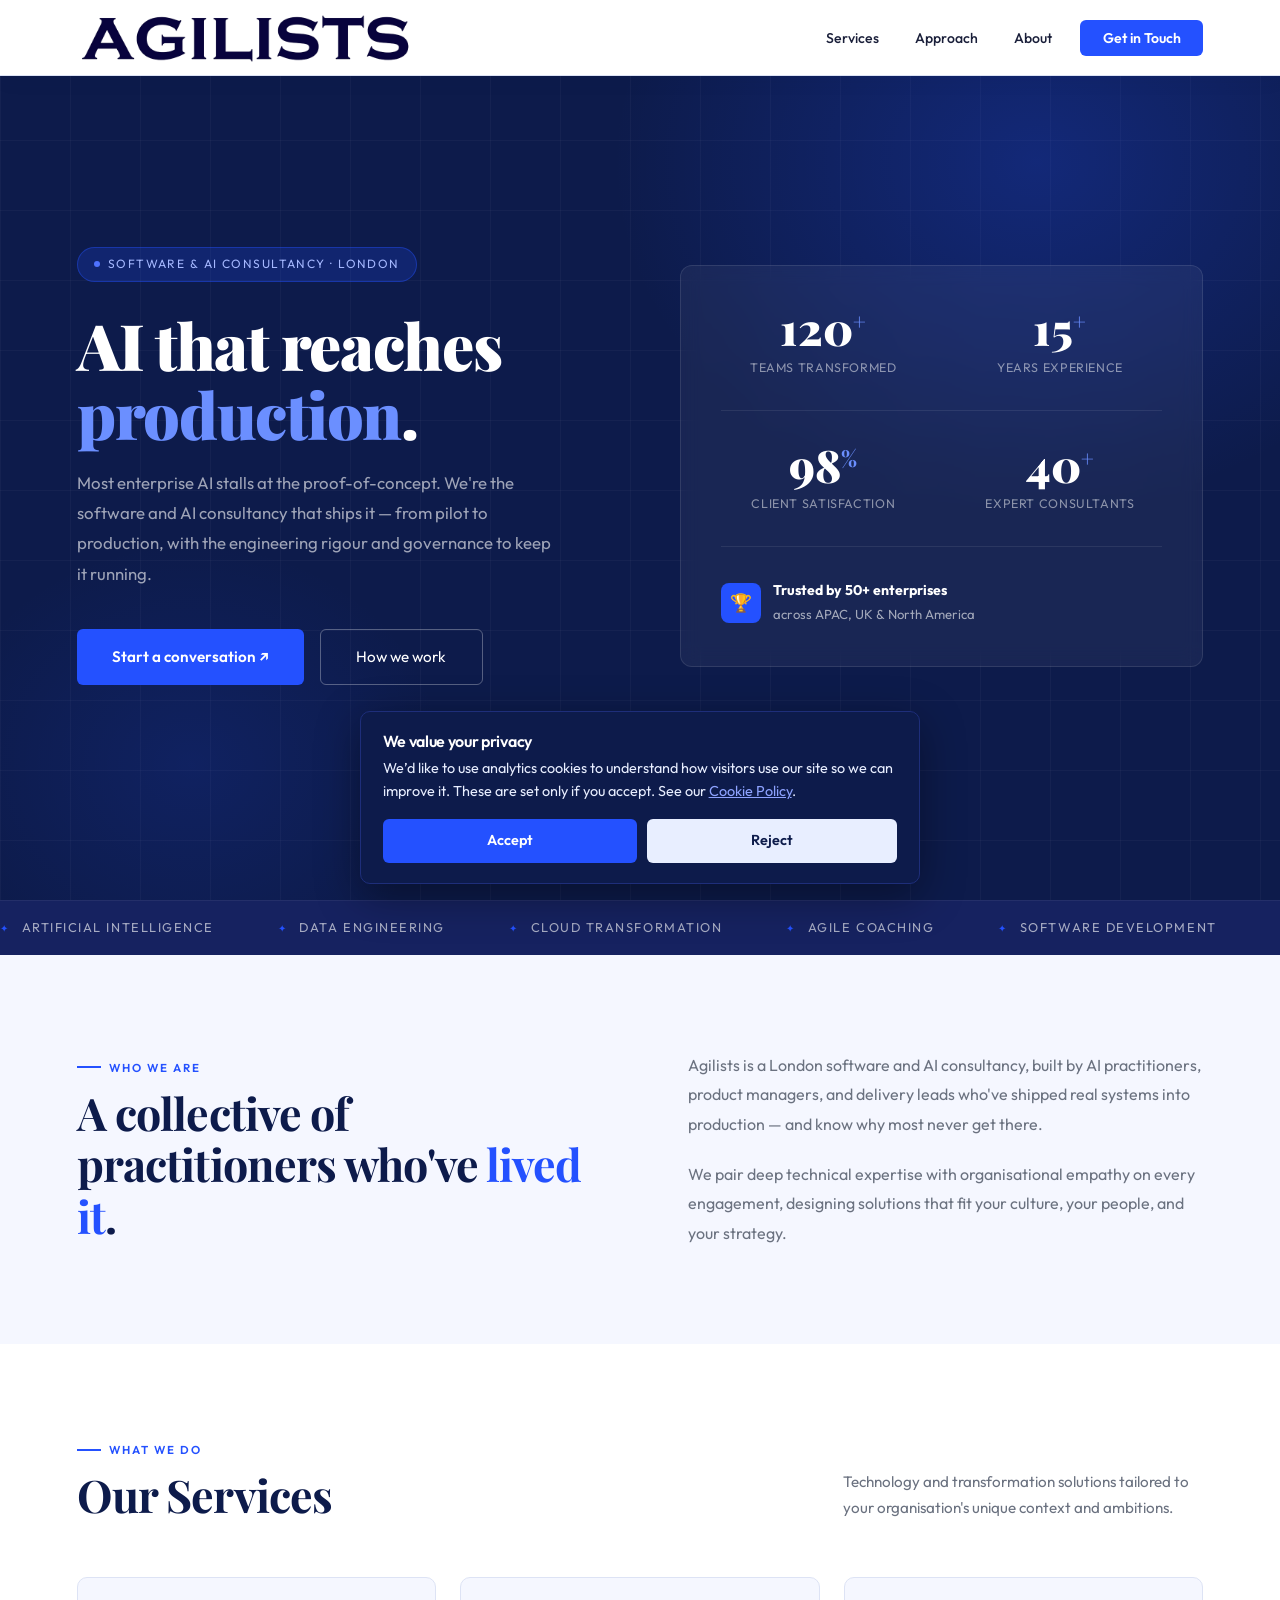
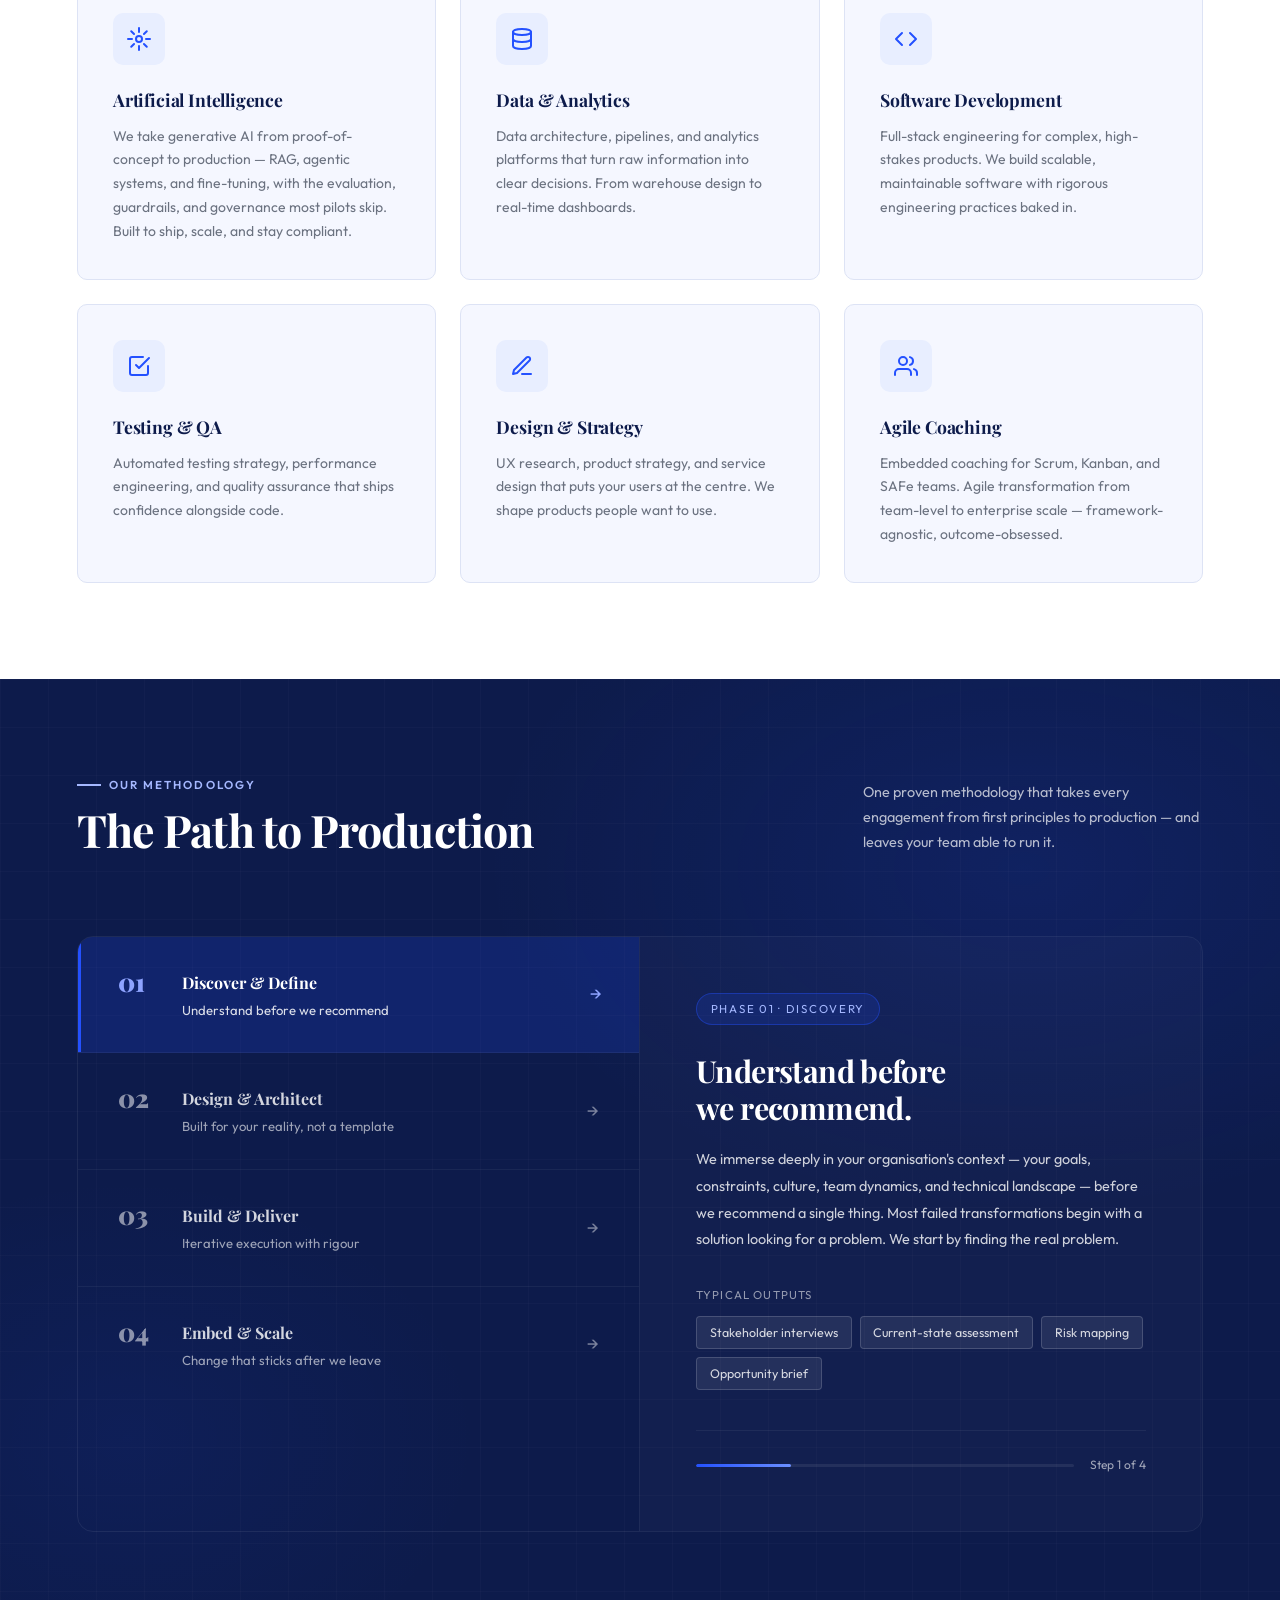
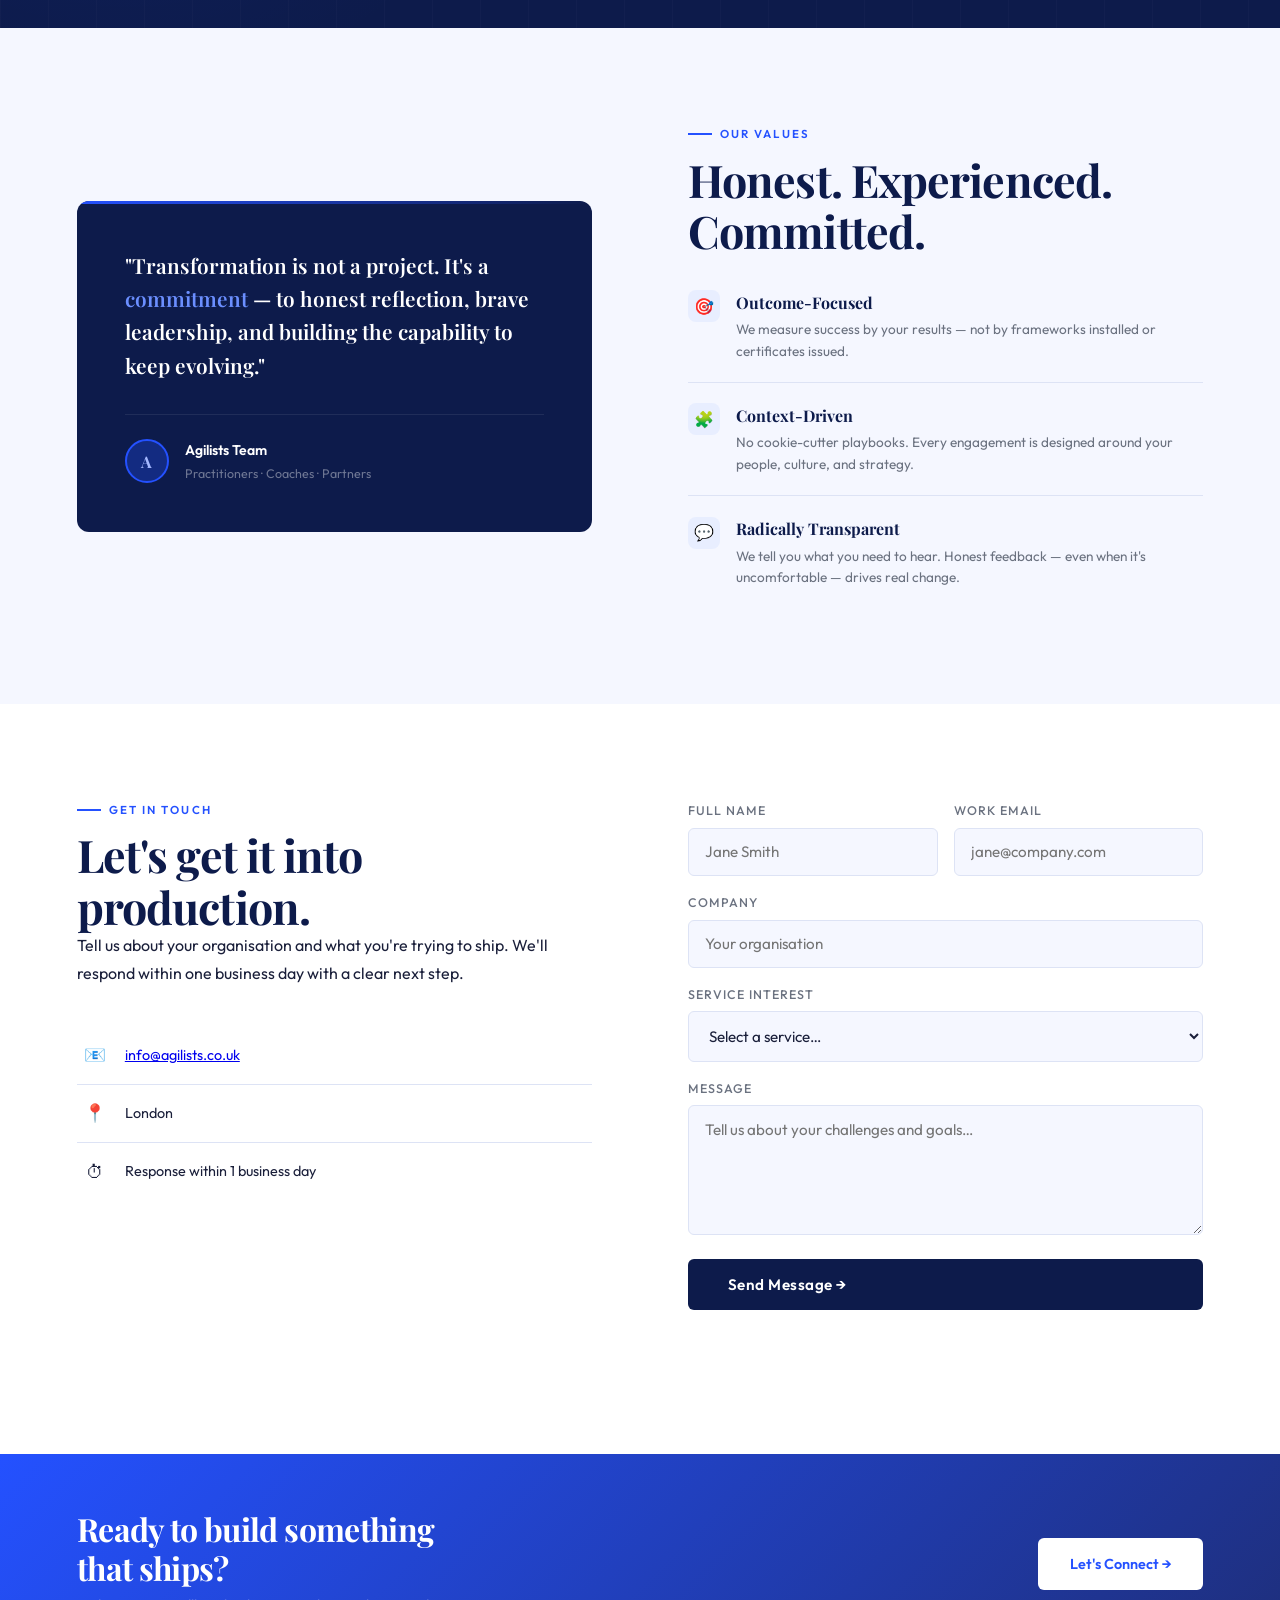
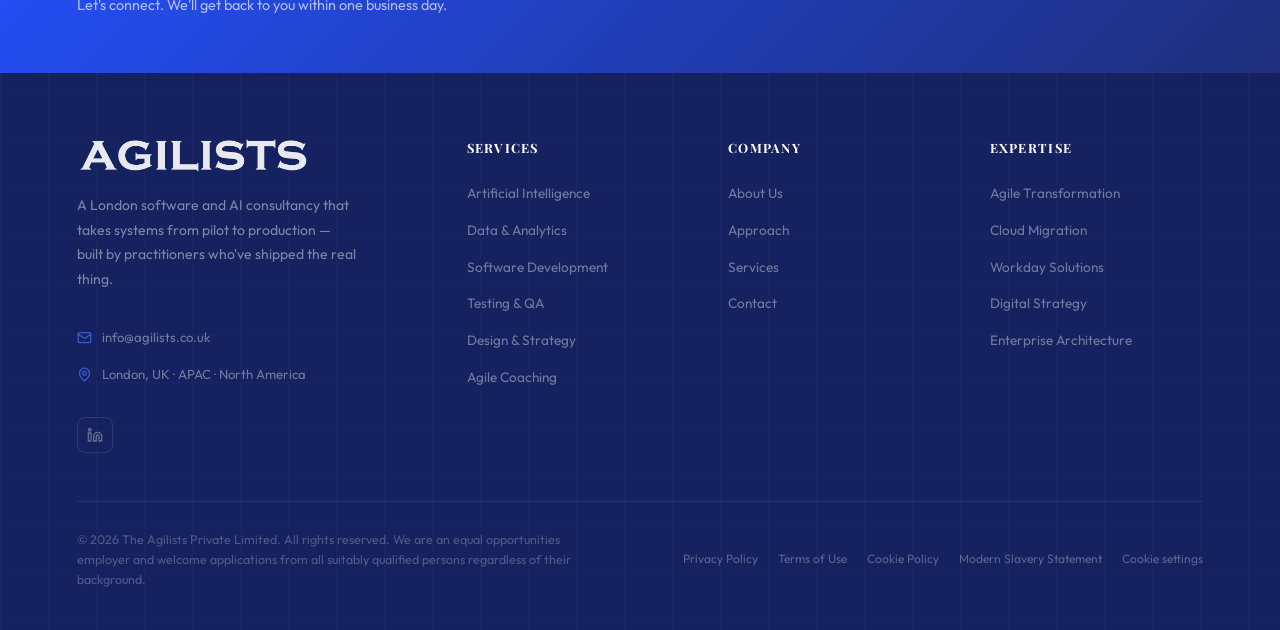
==== commit 02ade492: "Copy: de-duplicate the production CTAs; swap CTOs for AI practitioners - Footer CTA banner changed f" ====
--- a/index.html
+++ b/index.html
@@ -838,7 +838,7 @@
       <h2>A collective of practitioners who've <span>lived it</span>.</h2>
     </div>
     <div class="intro-right">
-      <p>Agilists is a London software and AI consultancy, built by former CTOs, delivery leads, and product managers who've shipped real systems into production — and know why most never get there.</p>
+      <p>Agilists is a London software and AI consultancy, built by AI practitioners, product managers, and delivery leads who've shipped real systems into production — and know why most never get there.</p>
       <p>We pair deep technical expertise with organisational empathy on every engagement, designing solutions that fit your culture, your people, and your strategy.</p>
     </div>
   </div>
@@ -1157,7 +1157,7 @@
   <div class="footer-cta">
     <div class="footer-cta-inner">
       <div>
-        <h3>Ready to get it into<br>production?</h3>
+        <h3>Ready to build something<br>that ships?</h3>
         <p>Let's connect. We'll get back to you within one business day.</p>
       </div>
       <a href="#contact" class="footer-cta-btn">Let's Connect →</a>
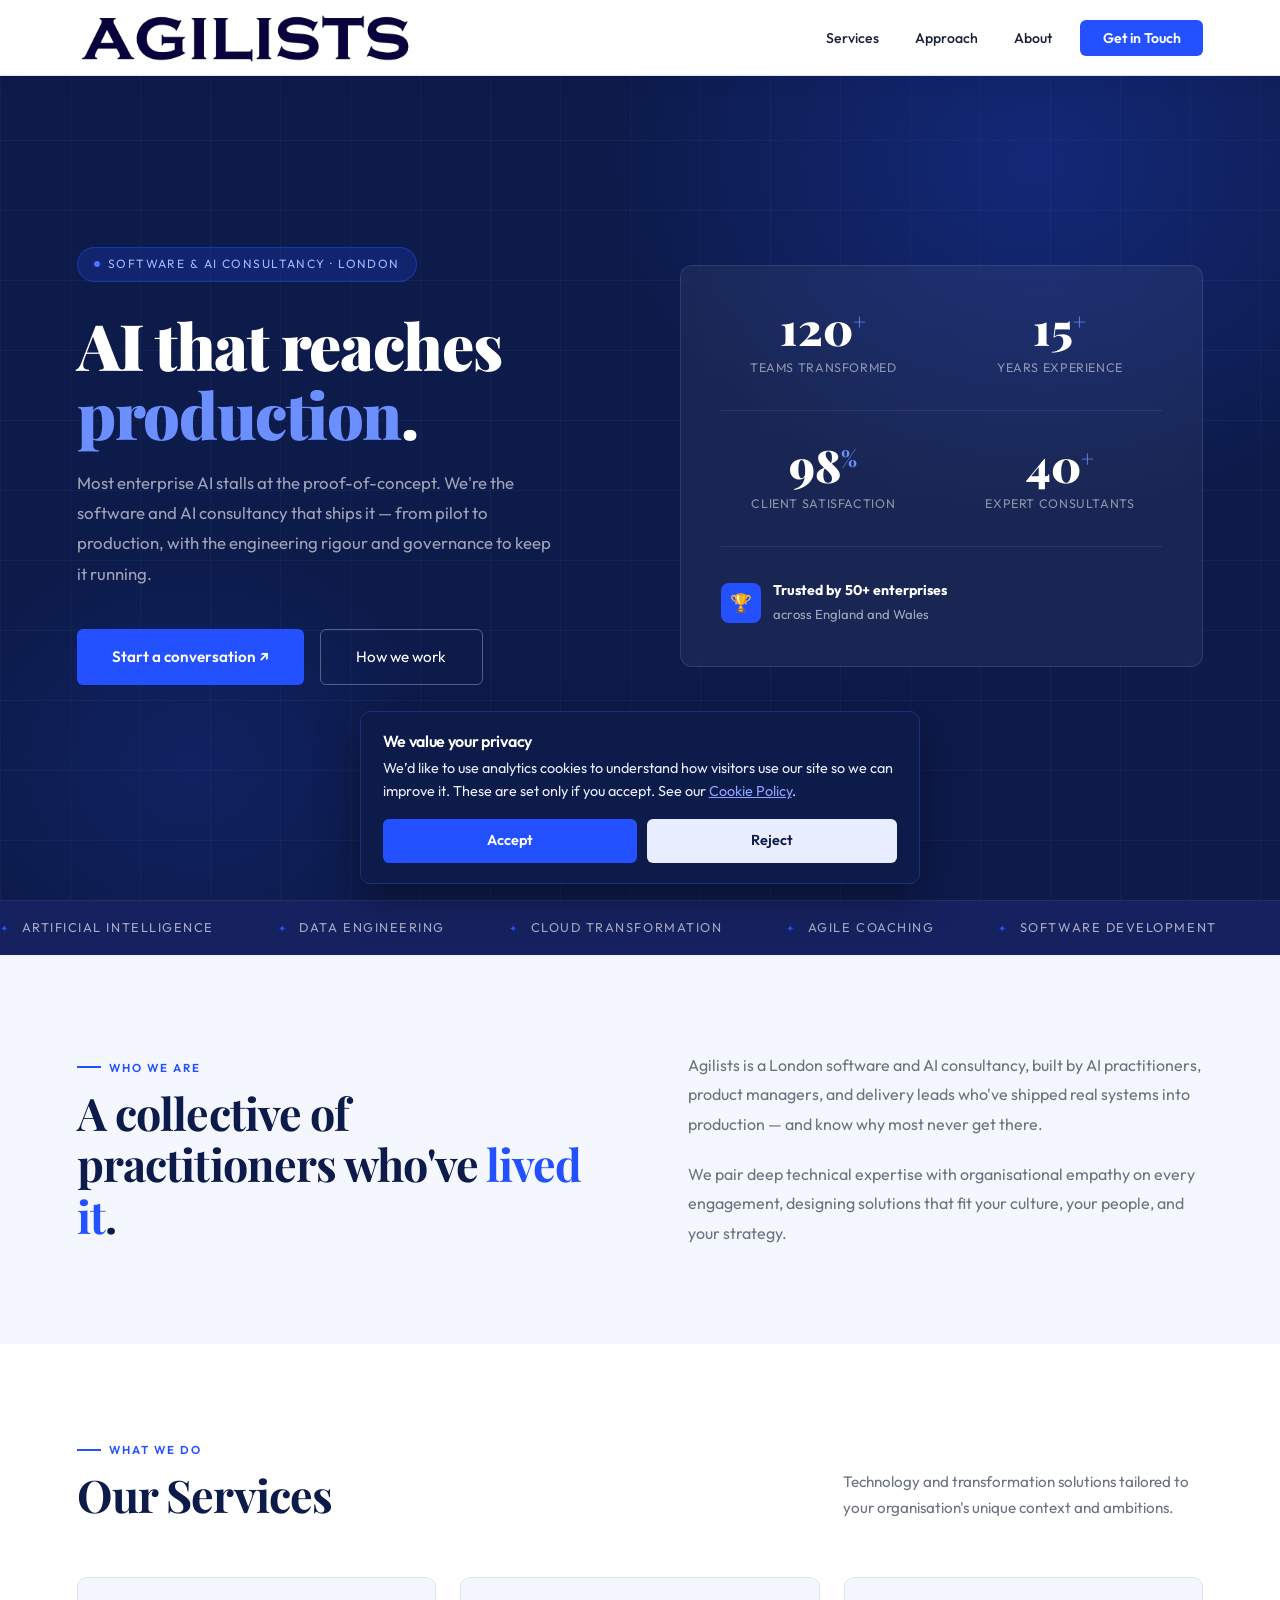
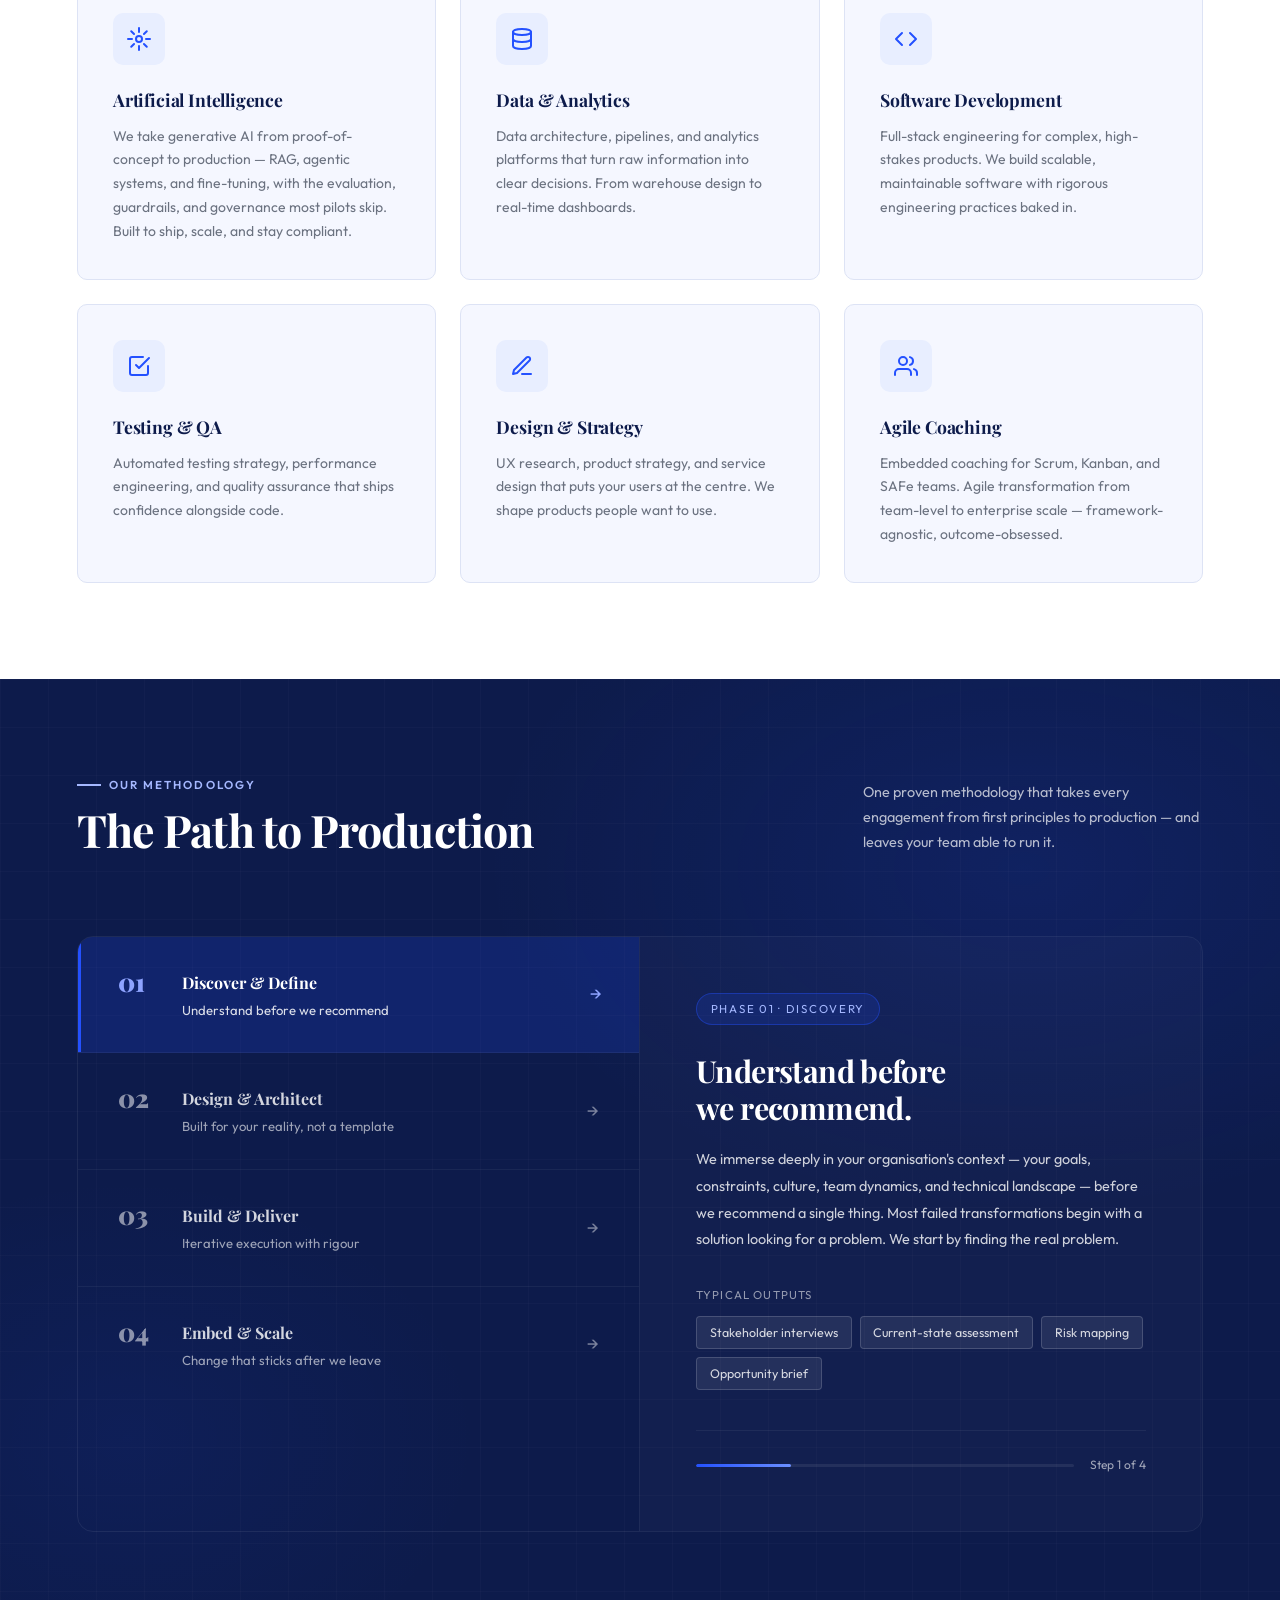
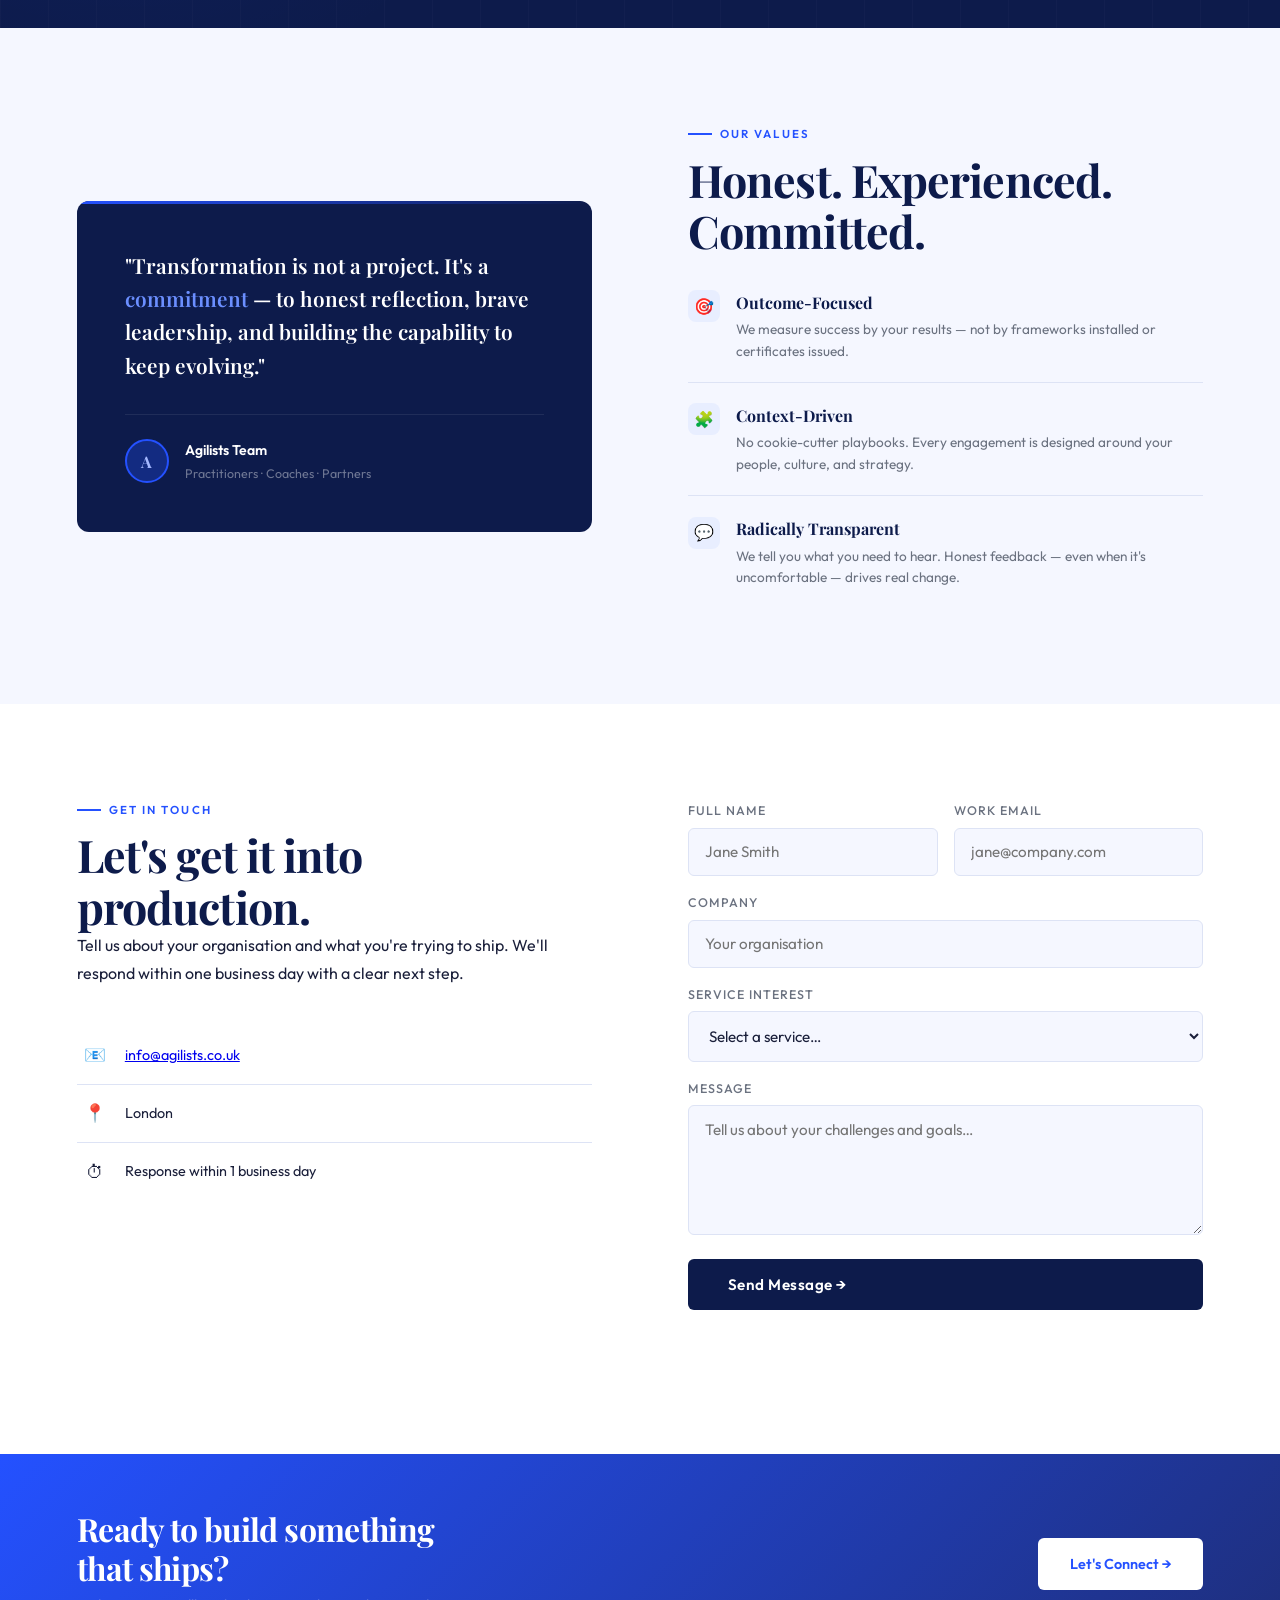
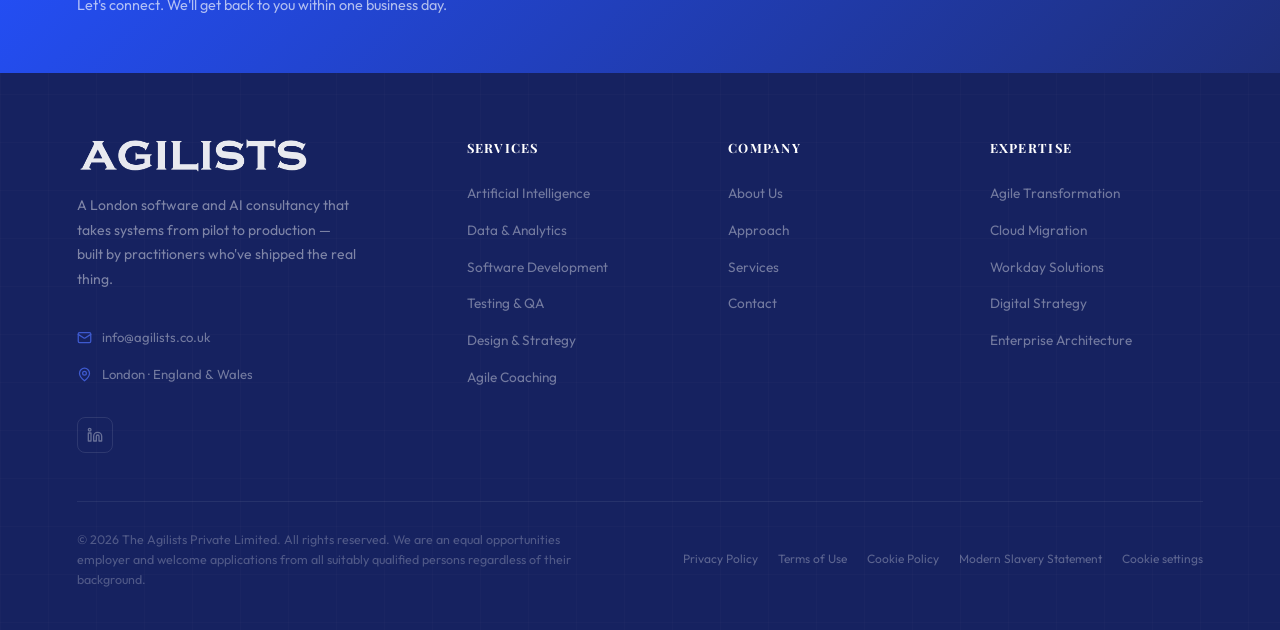
==== commit 86b8cc04: "Align geography to UK-only (England and Wales) The firm is purely UK-based; the LinkedIn page alread" ====
--- a/index.html
+++ b/index.html
@@ -36,7 +36,7 @@
         "description": "London software and AI consultancy that takes enterprise AI from pilot to production.",
         "email": "info@agilists.co.uk",
         "sameAs": ["https://www.linkedin.com/company/the-agilists/"],
-        "areaServed": ["United Kingdom", "APAC", "North America"],
+        "areaServed": ["United Kingdom"],
         "address": { "@type": "PostalAddress", "addressLocality": "London", "addressCountry": "GB" },
         "knowsAbout": ["Artificial Intelligence", "Generative AI", "Software Engineering", "Data Engineering", "Cloud", "Agile Transformation"]
       },
@@ -801,7 +801,7 @@
         <div class="badge-icon">🏆</div>
         <div class="badge-text">
           <strong>Trusted by 50+ enterprises</strong>
-          across APAC, UK & North America
+          across England and Wales
         </div>
       </div>
     </div>
@@ -1180,7 +1180,7 @@
             </a>
             <a class="footer-contact-item" href="#contact">
               <svg viewBox="0 0 24 24" fill="none" stroke="currentColor" stroke-width="2" stroke-linecap="round" stroke-linejoin="round"><path d="M20 10c0 6-8 12-8 12s-8-6-8-12a8 8 0 0 1 16 0Z"/><circle cx="12" cy="10" r="3"/></svg>
-              London, UK · APAC · North America
+              London · England &amp; Wales
             </a>
           </div>
           <div class="footer-socials" style="margin-top: 1.5rem;">
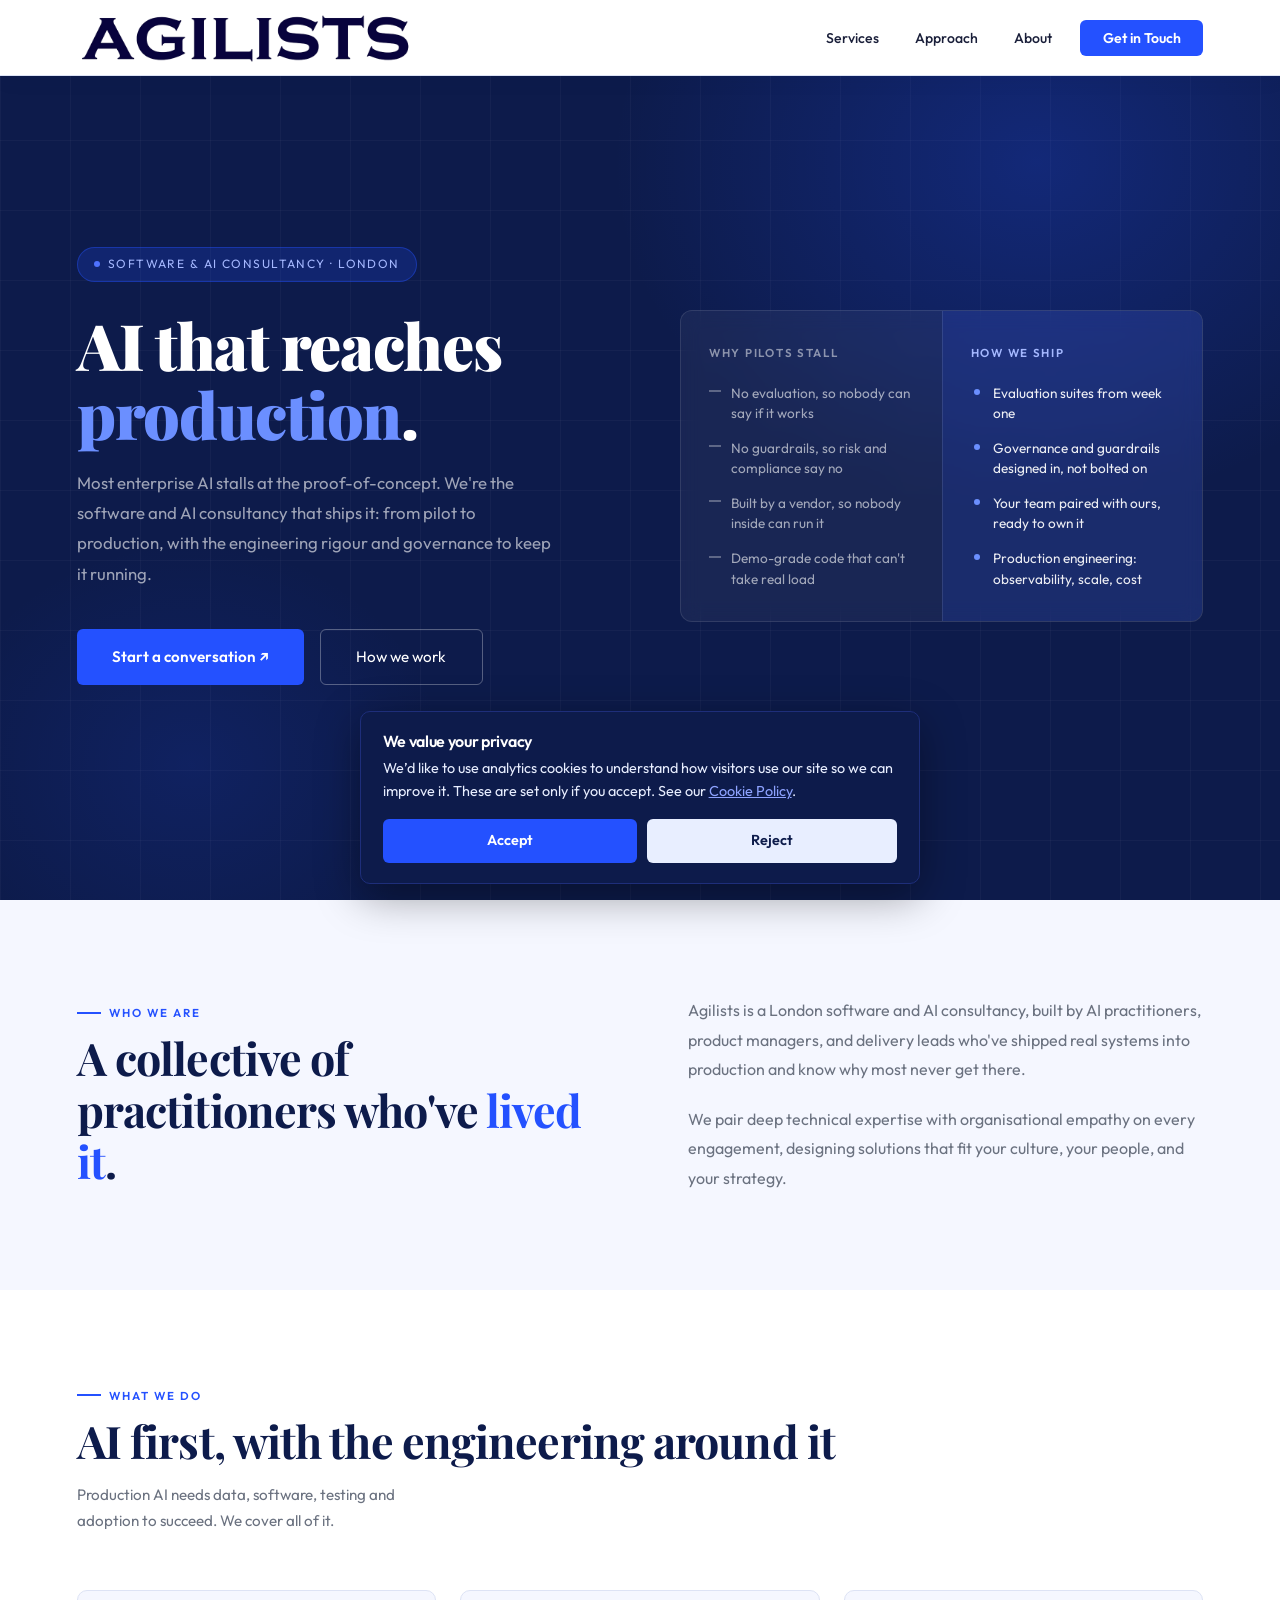
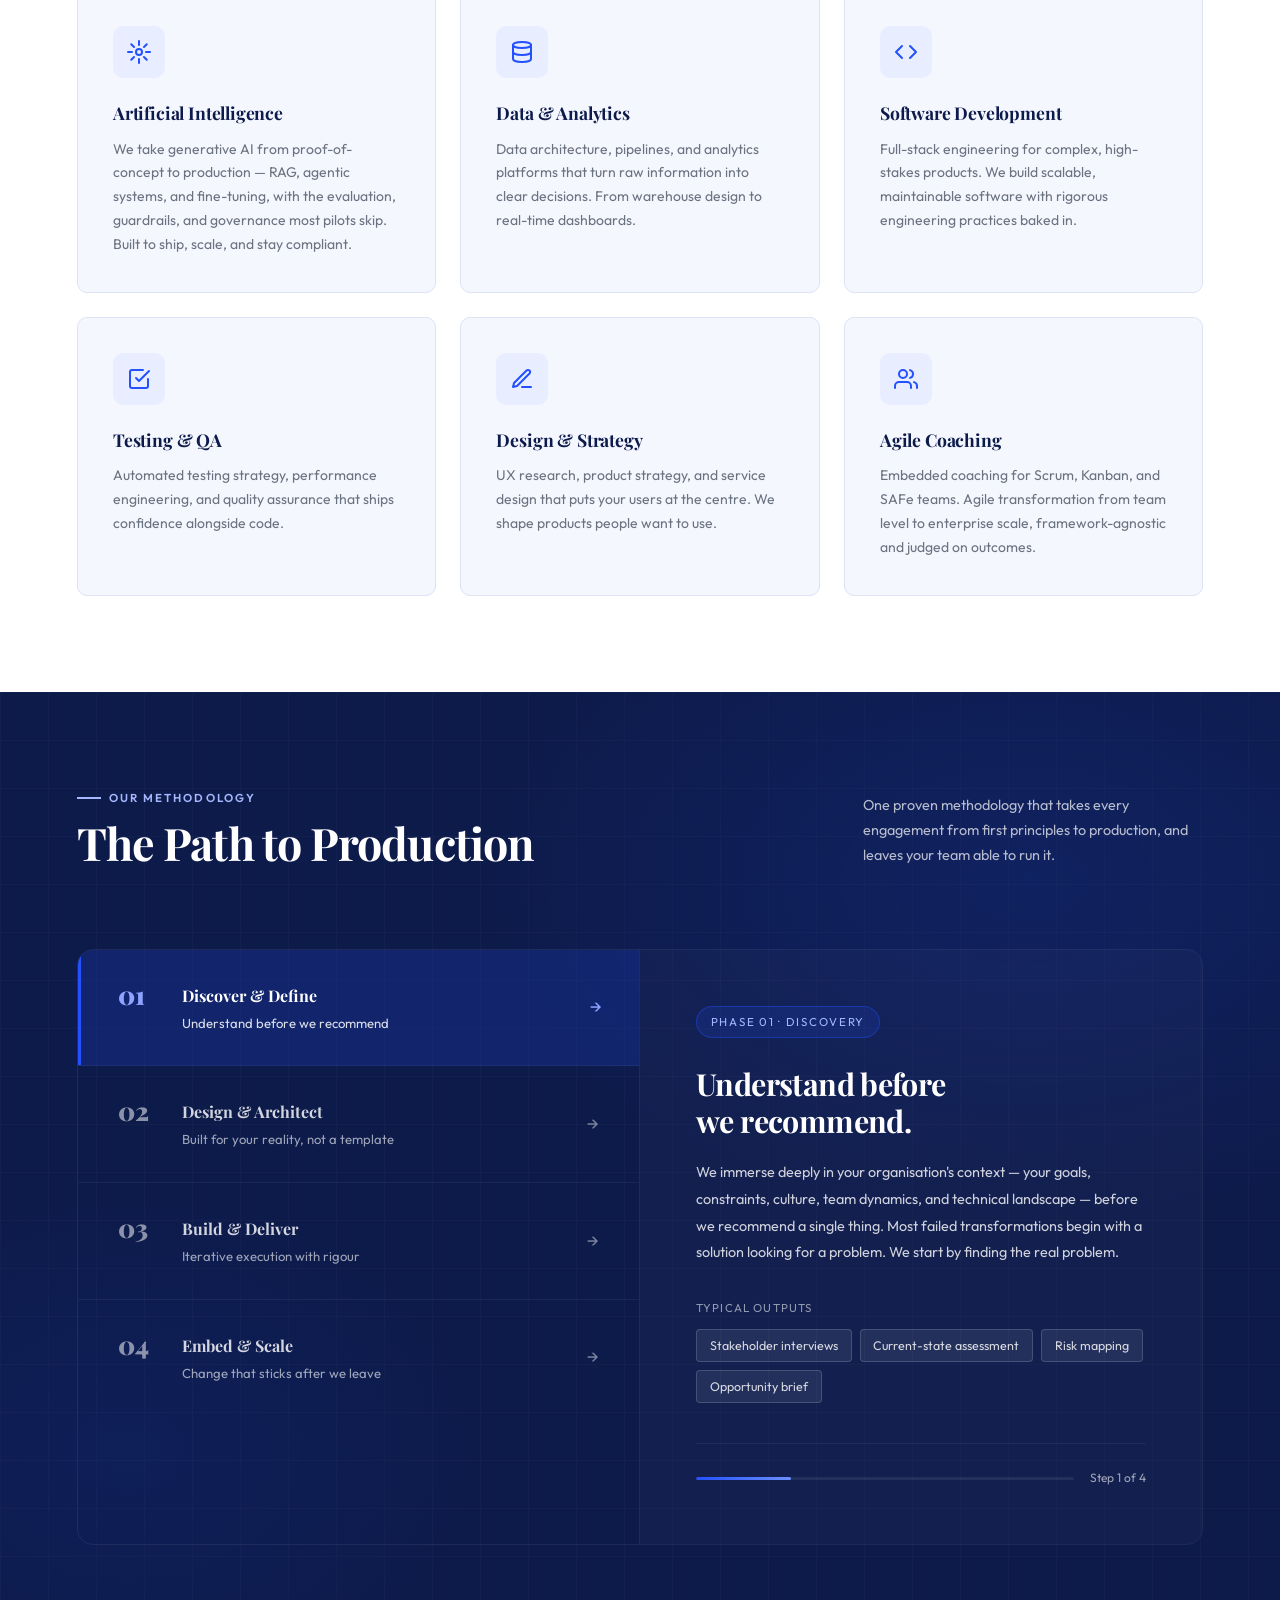
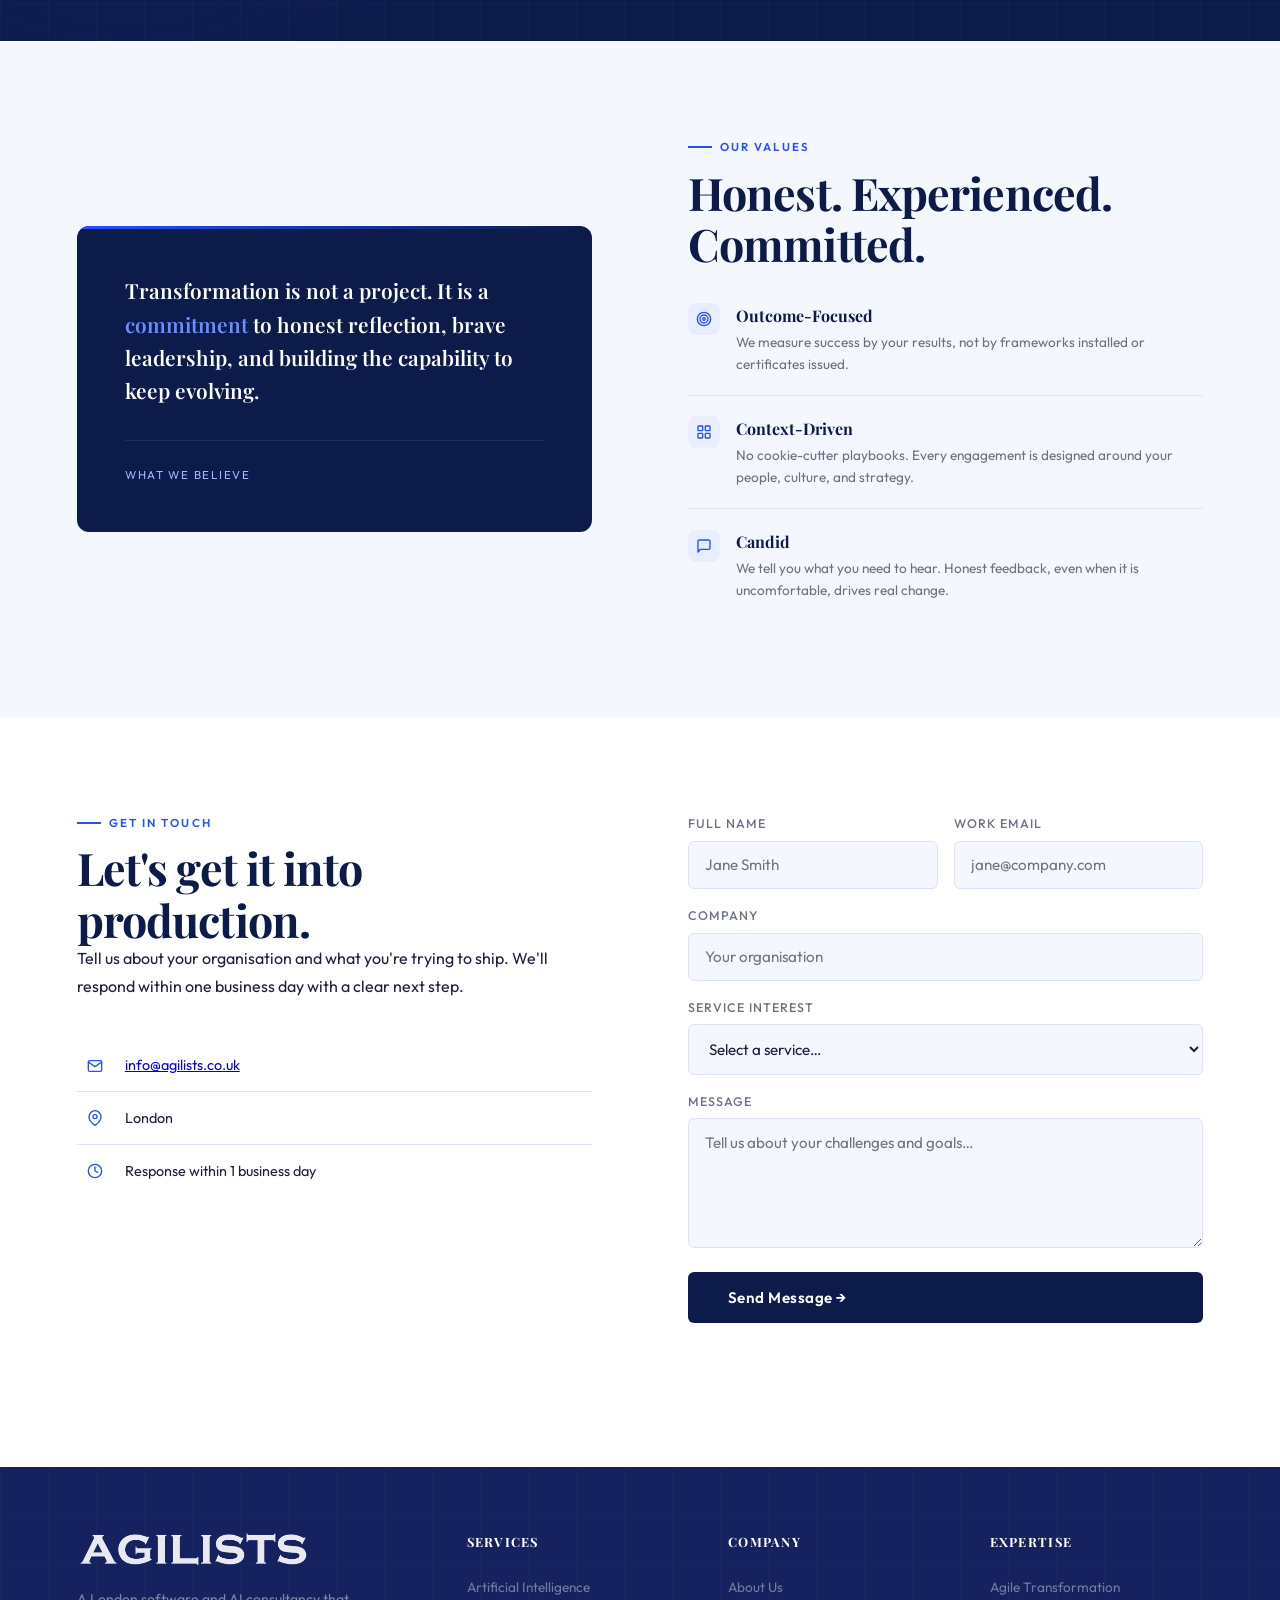
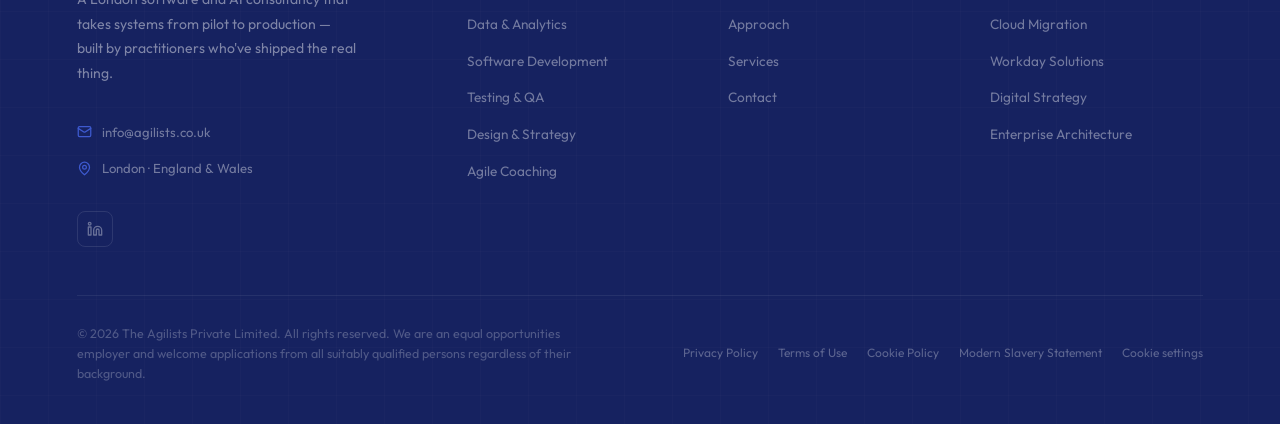
==== commit a56714e6: "updated content" ====
--- a/index.html
+++ b/index.html
@@ -211,66 +211,34 @@
     }
     .btn-outline:hover { border-color: white; background: rgba(255,255,255,0.06); transform: translateY(-2px); }
 
-    /* Stats card */
-    .hero-stats-card {
+    /* Contrast card */
+    .hero-contrast-card {
       background: rgba(255,255,255,0.05);
       border: 1px solid rgba(255,255,255,0.1);
       border-radius: 12px;
-      padding: 2.5rem;
+      display: grid; grid-template-columns: 1fr 1fr;
+      overflow: hidden;
       backdrop-filter: blur(10px);
     }
-    .stats-grid {
-      display: grid; grid-template-columns: 1fr 1fr; gap: 2rem;
-    }
-    .stat-item { text-align: center; }
-    .stat-num {
-      font-family: 'Playfair Display', serif;
-      font-size: 2.8rem;
-      font-weight: 900;
-      color: var(--white);
-      line-height: 1;
-    }
-    .stat-num sup { font-size: 1.4rem; color: #6b8fff; }
-    .stat-label { font-size: 0.78rem; color: rgba(255,255,255,0.5); margin-top: 0.35rem; letter-spacing: 0.05em; text-transform: uppercase; }
-    .stat-divider {
-      grid-column: 1 / -1;
-      height: 1px; background: rgba(255,255,255,0.08);
-    }
-    .hero-card-badge {
-      display: flex; align-items: center; gap: 0.75rem;
-      margin-top: 2rem; padding-top: 2rem;
-      border-top: 1px solid rgba(255,255,255,0.08);
-    }
-    .badge-icon {
-      width: 40px; height: 40px; border-radius: 8px;
-      background: var(--blue); display: grid; place-items: center;
-      font-size: 1.1rem; flex-shrink: 0;
-    }
-    .badge-text { font-size: 0.82rem; color: rgba(255,255,255,0.6); }
-    .badge-text strong { color: white; display: block; font-size: 0.88rem; }
-
-    /* TICKER */
-    .ticker-bar {
-      background: var(--navy2);
-      padding: 1rem 0;
-      overflow: hidden;
-      border-top: 1px solid rgba(255,255,255,0.06);
-    }
-    .ticker-track {
-      display: flex; gap: 4rem;
-      animation: ticker 25s linear infinite;
-      white-space: nowrap;
-    }
-    .ticker-item {
-      color: rgba(255,255,255,0.62);
-      font-size: 0.8rem;
-      letter-spacing: 0.12em;
-      text-transform: uppercase;
-      flex-shrink: 0;
-      display: flex; align-items: center; gap: 0.75rem;
-    }
-    .ticker-item::before { content: '✦'; color: #2451ff; font-size: 0.6rem; }
-    @keyframes ticker { from { transform: translateX(0); } to { transform: translateX(-50%); } }
+    .contrast-col { padding: 2rem 1.75rem; }
+    .contrast-col + .contrast-col { border-left: 1px solid rgba(255,255,255,0.1); background: rgba(36,81,255,0.14); }
+    .contrast-head {
+      font-size: 0.72rem; letter-spacing: 0.15em; text-transform: uppercase;
+      color: #a5b8ff; font-weight: 600; margin-bottom: 1.25rem;
+    }
+    .contrast-head-dim { color: rgba(255,255,255,0.5); }
+    .contrast-list { list-style: none; display: flex; flex-direction: column; gap: 0.9rem; }
+    .contrast-list li {
+      font-size: 0.85rem; line-height: 1.5; color: rgba(255,255,255,0.6);
+      padding-left: 1.4rem; position: relative;
+    }
+    .contrast-list li::before { content: ''; position: absolute; left: 0; top: 0.55em; width: 12px; height: 2px; background: rgba(255,255,255,0.3); }
+    .contrast-list-on li { color: rgba(255,255,255,0.92); }
+    .contrast-list-on li::before {
+      width: 6px; height: 6px; border-radius: 50%; top: 0.45em; left: 3px;
+      background: #6b8fff;
+    }
+    @media (max-width: 1100px) { .hero-contrast-card { grid-template-columns: 1fr; } .contrast-col + .contrast-col { border-left: none; border-top: 1px solid rgba(255,255,255,0.1); } }
 
     /* INTRO */
     .intro-section {
@@ -460,7 +428,6 @@
         transition-duration: 0.001ms !important;
         scroll-behavior: auto !important;
       }
-      .ticker-track { animation: none !important; }
       .reveal { opacity: 1 !important; transform: none !important; }
       .detail-panel.active > * { animation: none; opacity: 1; }
     }
@@ -524,6 +491,7 @@
       position: absolute; top: 0; left: 0; right: 0; height: 3px;
       background: linear-gradient(90deg, var(--blue), transparent);
     }
+    .about-quote-label { font-size: 0.72rem; letter-spacing: 0.15em; text-transform: uppercase; color: #a5b8ff; padding-top: 1.5rem; border-top: 1px solid rgba(255,255,255,0.08); }
     .about-quote {
       font-family: 'Playfair Display', serif;
       font-size: 1.3rem;
@@ -585,7 +553,7 @@
       font-size: 0.9rem; color: var(--text);
     }
     .contact-info-item:last-child { border-bottom: none; }
-    .ci-icon { font-size: 1.1rem; width: 36px; text-align: center; }
+    .ci-icon { width: 36px; display: grid; place-items: center; color: var(--blue); }
     form { display: grid; gap: 1rem; }
     .form-row { display: grid; grid-template-columns: 1fr 1fr; gap: 1rem; }
     label { font-size: 0.78rem; letter-spacing: 0.08em; text-transform: uppercase; color: var(--muted); display: block; margin-bottom: 0.4rem; font-weight: 500; }
@@ -631,28 +599,6 @@
         linear-gradient(90deg, rgba(255,255,255,0.015) 1px, transparent 1px);
       background-size: 48px 48px; pointer-events: none;
     }
-    .footer-cta {
-      background: linear-gradient(135deg, var(--blue) 0%, var(--navy3) 100%);
-      padding: 3.5rem 6%; position: relative; z-index: 1;
-    }
-    .footer-cta-inner {
-      max-width: 1200px; margin: 0 auto;
-      display: flex; justify-content: space-between; align-items: center;
-      flex-wrap: wrap; gap: 1.5rem;
-    }
-    .footer-cta h3 {
-      font-family: 'Playfair Display', serif;
-      font-size: clamp(1.4rem, 2.5vw, 2rem);
-      font-weight: 700; color: white; letter-spacing: -0.02em; line-height: 1.2;
-    }
-    .footer-cta p { color: rgba(255,255,255,0.65); font-size: 0.9rem; margin-top: 0.35rem; }
-    .footer-cta-btn {
-      background: white; color: var(--blue); padding: 0.85rem 2rem;
-      border-radius: var(--radius); text-decoration: none; font-weight: 600;
-      font-size: 0.9rem; white-space: nowrap; flex-shrink: 0;
-      transition: background 0.2s, transform 0.2s;
-    }
-    .footer-cta-btn:hover { background: var(--sky); transform: translateY(-2px); }
     .footer-body { padding: 4rem 6% 2.5rem; position: relative; z-index: 1; }
     .footer-body-inner { max-width: 1200px; margin: 0 auto; }
     .footer-top {
@@ -702,7 +648,6 @@
     .footer-social-btn svg { width: 16px; height: 16px; }
     @media (max-width: 900px) {
       .footer-top { grid-template-columns: 1fr 1fr; gap: 2.5rem; }
-      .footer-cta-inner { flex-direction: column; align-items: flex-start; }
     }
     @media (max-width: 600px) {
       .footer-top { grid-template-columns: 1fr; }
@@ -732,7 +677,6 @@
       nav ul a { display: block; padding: 0.9rem 0.25rem; border-radius: var(--radius); }
       nav ul .nav-cta { text-align: center; margin-top: 0.5rem; }
       .hero-inner { grid-template-columns: 1fr; gap: 3rem; }
-      .hero-stats-card { display: none; }
       .intro-inner { grid-template-columns: 1fr; gap: 2rem; }
       .services-grid { grid-template-columns: 1fr 1fr; }
       .approach-grid { grid-template-columns: 1fr 1fr; }
@@ -771,64 +715,34 @@
     <div>
       <span class="hero-tag">Software &amp; AI Consultancy · London</span>
       <h1>AI that reaches <em>production</em>.</h1>
-      <p class="hero-sub">Most enterprise AI stalls at the proof-of-concept. We're the software and AI consultancy that ships it — from pilot to production, with the engineering rigour and governance to keep it running.</p>
+      <p class="hero-sub">Most enterprise AI stalls at the proof-of-concept. We're the software and AI consultancy that ships it: from pilot to production, with the engineering rigour and governance to keep it running.</p>
       <div class="hero-btns">
         <a href="#contact" class="btn-primary">Start a conversation ↗</a>
         <a href="#approach" class="btn-outline">How we work</a>
       </div>
     </div>
-    <div class="hero-stats-card">
-      <div class="stats-grid">
-        <div class="stat-item">
-          <div class="stat-num">120<sup>+</sup></div>
-          <div class="stat-label">Teams Transformed</div>
-        </div>
-        <div class="stat-item">
-          <div class="stat-num">15<sup>+</sup></div>
-          <div class="stat-label">Years Experience</div>
-        </div>
-        <div class="stat-divider"></div>
-        <div class="stat-item">
-          <div class="stat-num">98<sup>%</sup></div>
-          <div class="stat-label">Client Satisfaction</div>
-        </div>
-        <div class="stat-item">
-          <div class="stat-num">40<sup>+</sup></div>
-          <div class="stat-label">Expert Consultants</div>
-        </div>
+    <div class="hero-contrast-card">
+      <div class="contrast-col">
+        <div class="contrast-head contrast-head-dim">Why pilots stall</div>
+        <ul class="contrast-list">
+          <li>No evaluation, so nobody can say if it works</li>
+          <li>No guardrails, so risk and compliance say no</li>
+          <li>Built by a vendor, so nobody inside can run it</li>
+          <li>Demo-grade code that can't take real load</li>
+        </ul>
       </div>
-      <div class="hero-card-badge">
-        <div class="badge-icon">🏆</div>
-        <div class="badge-text">
-          <strong>Trusted by 50+ enterprises</strong>
-          across England and Wales
-        </div>
+      <div class="contrast-col">
+        <div class="contrast-head">How we ship</div>
+        <ul class="contrast-list contrast-list-on">
+          <li>Evaluation suites from week one</li>
+          <li>Governance and guardrails designed in, not bolted on</li>
+          <li>Your team paired with ours, ready to own it</li>
+          <li>Production engineering: observability, scale, cost</li>
+        </ul>
       </div>
     </div>
   </div>
 </section>
-
-<!-- TICKER -->
-<div class="ticker-bar">
-  <div class="ticker-track" id="ticker">
-    <span class="ticker-item">Artificial Intelligence</span>
-    <span class="ticker-item">Data Engineering</span>
-    <span class="ticker-item">Cloud Transformation</span>
-    <span class="ticker-item">Agile Coaching</span>
-    <span class="ticker-item">Software Development</span>
-    <span class="ticker-item">Testing & QA</span>
-    <span class="ticker-item">Design & Strategy</span>
-    <span class="ticker-item">Workday Solutions</span>
-    <span class="ticker-item">Artificial Intelligence</span>
-    <span class="ticker-item">Data Engineering</span>
-    <span class="ticker-item">Cloud Transformation</span>
-    <span class="ticker-item">Agile Coaching</span>
-    <span class="ticker-item">Software Development</span>
-    <span class="ticker-item">Testing & QA</span>
-    <span class="ticker-item">Design & Strategy</span>
-    <span class="ticker-item">Workday Solutions</span>
-  </div>
-</div>
 
 <!-- INTRO -->
 <div class="intro-section">
@@ -838,7 +752,7 @@
       <h2>A collective of practitioners who've <span>lived it</span>.</h2>
     </div>
     <div class="intro-right">
-      <p>Agilists is a London software and AI consultancy, built by AI practitioners, product managers, and delivery leads who've shipped real systems into production — and know why most never get there.</p>
+      <p>Agilists is a London software and AI consultancy, built by AI practitioners, product managers, and delivery leads who've shipped real systems into production and know why most never get there.</p>
       <p>We pair deep technical expertise with organisational empathy on every engagement, designing solutions that fit your culture, your people, and your strategy.</p>
     </div>
   </div>
@@ -850,9 +764,9 @@
     <div class="services-header reveal">
       <div>
         <div class="section-label">What We Do</div>
-        <h2>Our Services</h2>
+        <h2>AI first, with the engineering around it</h2>
       </div>
-      <p class="sub">Technology and transformation solutions tailored to your organisation's unique context and ambitions.</p>
+      <p class="sub">Production AI needs data, software, testing and adoption to succeed. We cover all of it.</p>
     </div>
     <div class="services-grid reveal">
 
@@ -896,7 +810,7 @@
           <svg viewBox="0 0 24 24" fill="none" stroke="currentColor" stroke-width="2" stroke-linecap="round" stroke-linejoin="round"><path d="M17 21v-2a4 4 0 00-4-4H5a4 4 0 00-4 4v2"/><circle cx="9" cy="7" r="4"/><path d="M23 21v-2a4 4 0 00-3-3.87"/><path d="M16 3.13a4 4 0 010 7.75"/></svg>
         </div>
         <h3>Agile Coaching</h3>
-        <p>Embedded coaching for Scrum, Kanban, and SAFe teams. Agile transformation from team-level to enterprise scale — framework-agnostic, outcome-obsessed.</p>      </div>
+        <p>Embedded coaching for Scrum, Kanban, and SAFe teams. Agile transformation from team level to enterprise scale, framework-agnostic and judged on outcomes.</p>      </div>
 
     </div>
   </div>
@@ -911,7 +825,7 @@
         <div class="section-label">Our Methodology</div>
         <h2>The Path to Production</h2>
       </div>
-      <p class="approach-top-right">One proven methodology that takes every engagement from first principles to production — and leaves your team able to run it.</p>
+      <p class="approach-top-right">One proven methodology that takes every engagement from first principles to production, and leaves your team able to run it.</p>
     </div>
 
     <div class="approach-layout reveal">
@@ -1050,14 +964,8 @@
   <div class="about-inner">
     <div class="reveal">
       <div class="about-box">
-        <p class="about-quote">"Transformation is not a project. It's a <em>commitment</em> — to honest reflection, brave leadership, and building the capability to keep evolving."</p>
-        <div class="quote-author">
-          <div class="author-avatar">A</div>
-          <div>
-            <div class="author-name">Agilists Team</div>
-            <div class="author-title">Practitioners · Coaches · Partners</div>
-          </div>
-        </div>
+        <p class="about-quote">Transformation is not a project. It is a <em>commitment</em> to honest reflection, brave leadership, and building the capability to keep evolving.</p>
+        <div class="about-quote-label">What we believe</div>
       </div>
     </div>
     <div class="reveal">
@@ -1065,24 +973,24 @@
       <h2>Honest. Experienced. Committed.</h2>
       <div class="values-list">
         <div class="value-item">
-          <div class="value-dot">🎯</div>
+          <div class="value-dot"><svg viewBox="0 0 24 24" fill="none" stroke="currentColor" stroke-width="2" stroke-linecap="round" stroke-linejoin="round" width="16" height="16" aria-hidden="true"><circle cx="12" cy="12" r="10"/><circle cx="12" cy="12" r="6"/><circle cx="12" cy="12" r="2"/></svg></div>
           <div>
             <h4>Outcome-Focused</h4>
-            <p>We measure success by your results — not by frameworks installed or certificates issued.</p>
+            <p>We measure success by your results, not by frameworks installed or certificates issued.</p>
           </div>
         </div>
         <div class="value-item">
-          <div class="value-dot">🧩</div>
+          <div class="value-dot"><svg viewBox="0 0 24 24" fill="none" stroke="currentColor" stroke-width="2" stroke-linecap="round" stroke-linejoin="round" width="16" height="16" aria-hidden="true"><rect x="3" y="3" width="7" height="7" rx="1"/><rect x="14" y="3" width="7" height="7" rx="1"/><rect x="3" y="14" width="7" height="7" rx="1"/><rect x="14" y="14" width="7" height="7" rx="1"/></svg></div>
           <div>
             <h4>Context-Driven</h4>
             <p>No cookie-cutter playbooks. Every engagement is designed around your people, culture, and strategy.</p>
           </div>
         </div>
         <div class="value-item">
-          <div class="value-dot">💬</div>
+          <div class="value-dot"><svg viewBox="0 0 24 24" fill="none" stroke="currentColor" stroke-width="2" stroke-linecap="round" stroke-linejoin="round" width="16" height="16" aria-hidden="true"><path d="M21 15a2 2 0 01-2 2H7l-4 4V5a2 2 0 012-2h14a2 2 0 012 2z"/></svg></div>
           <div>
-            <h4>Radically Transparent</h4>
-            <p>We tell you what you need to hear. Honest feedback — even when it's uncomfortable — drives real change.</p>
+            <h4>Candid</h4>
+            <p>We tell you what you need to hear. Honest feedback, even when it is uncomfortable, drives real change.</p>
           </div>
         </div>
       </div>
@@ -1098,9 +1006,9 @@
       <h2>Let's get it into production.</h2>
       <p>Tell us about your organisation and what you're trying to ship. We'll respond within one business day with a clear next step.</p>
       <div class="contact-info">
-        <div class="contact-info-item"><span class="ci-icon">📧</span> <a href="mailto:info@agilists.co.uk">info@agilists.co.uk</a></div>
-        <div class="contact-info-item"><span class="ci-icon">📍</span> London </div>
-        <div class="contact-info-item"><span class="ci-icon">⏱</span> Response within 1 business day</div>
+        <div class="contact-info-item"><span class="ci-icon"><svg viewBox="0 0 24 24" fill="none" stroke="currentColor" stroke-width="2" stroke-linecap="round" stroke-linejoin="round" width="16" height="16" aria-hidden="true"><rect x="2" y="4" width="20" height="16" rx="2"/><path d="M22 6l-10 7L2 6"/></svg></span> <a href="mailto:info@agilists.co.uk">info@agilists.co.uk</a></div>
+        <div class="contact-info-item"><span class="ci-icon"><svg viewBox="0 0 24 24" fill="none" stroke="currentColor" stroke-width="2" stroke-linecap="round" stroke-linejoin="round" width="16" height="16" aria-hidden="true"><path d="M21 10c0 7-9 13-9 13s-9-6-9-13a9 9 0 0118 0z"/><circle cx="12" cy="10" r="3"/></svg></span> London </div>
+        <div class="contact-info-item"><span class="ci-icon"><svg viewBox="0 0 24 24" fill="none" stroke="currentColor" stroke-width="2" stroke-linecap="round" stroke-linejoin="round" width="16" height="16" aria-hidden="true"><circle cx="12" cy="12" r="10"/><path d="M12 6v6l4 2"/></svg></span> Response within 1 business day</div>
       </div>
     </div>
     <div class="reveal">
@@ -1152,17 +1060,6 @@
 
 <!-- FOOTER -->
 <footer>
-
-  <!-- CTA Band -->
-  <div class="footer-cta">
-    <div class="footer-cta-inner">
-      <div>
-        <h3>Ready to build something<br>that ships?</h3>
-        <p>Let's connect. We'll get back to you within one business day.</p>
-      </div>
-      <a href="#contact" class="footer-cta-btn">Let's Connect →</a>
-    </div>
-  </div>
 
   <!-- Main Footer Body -->
   <div class="footer-body">
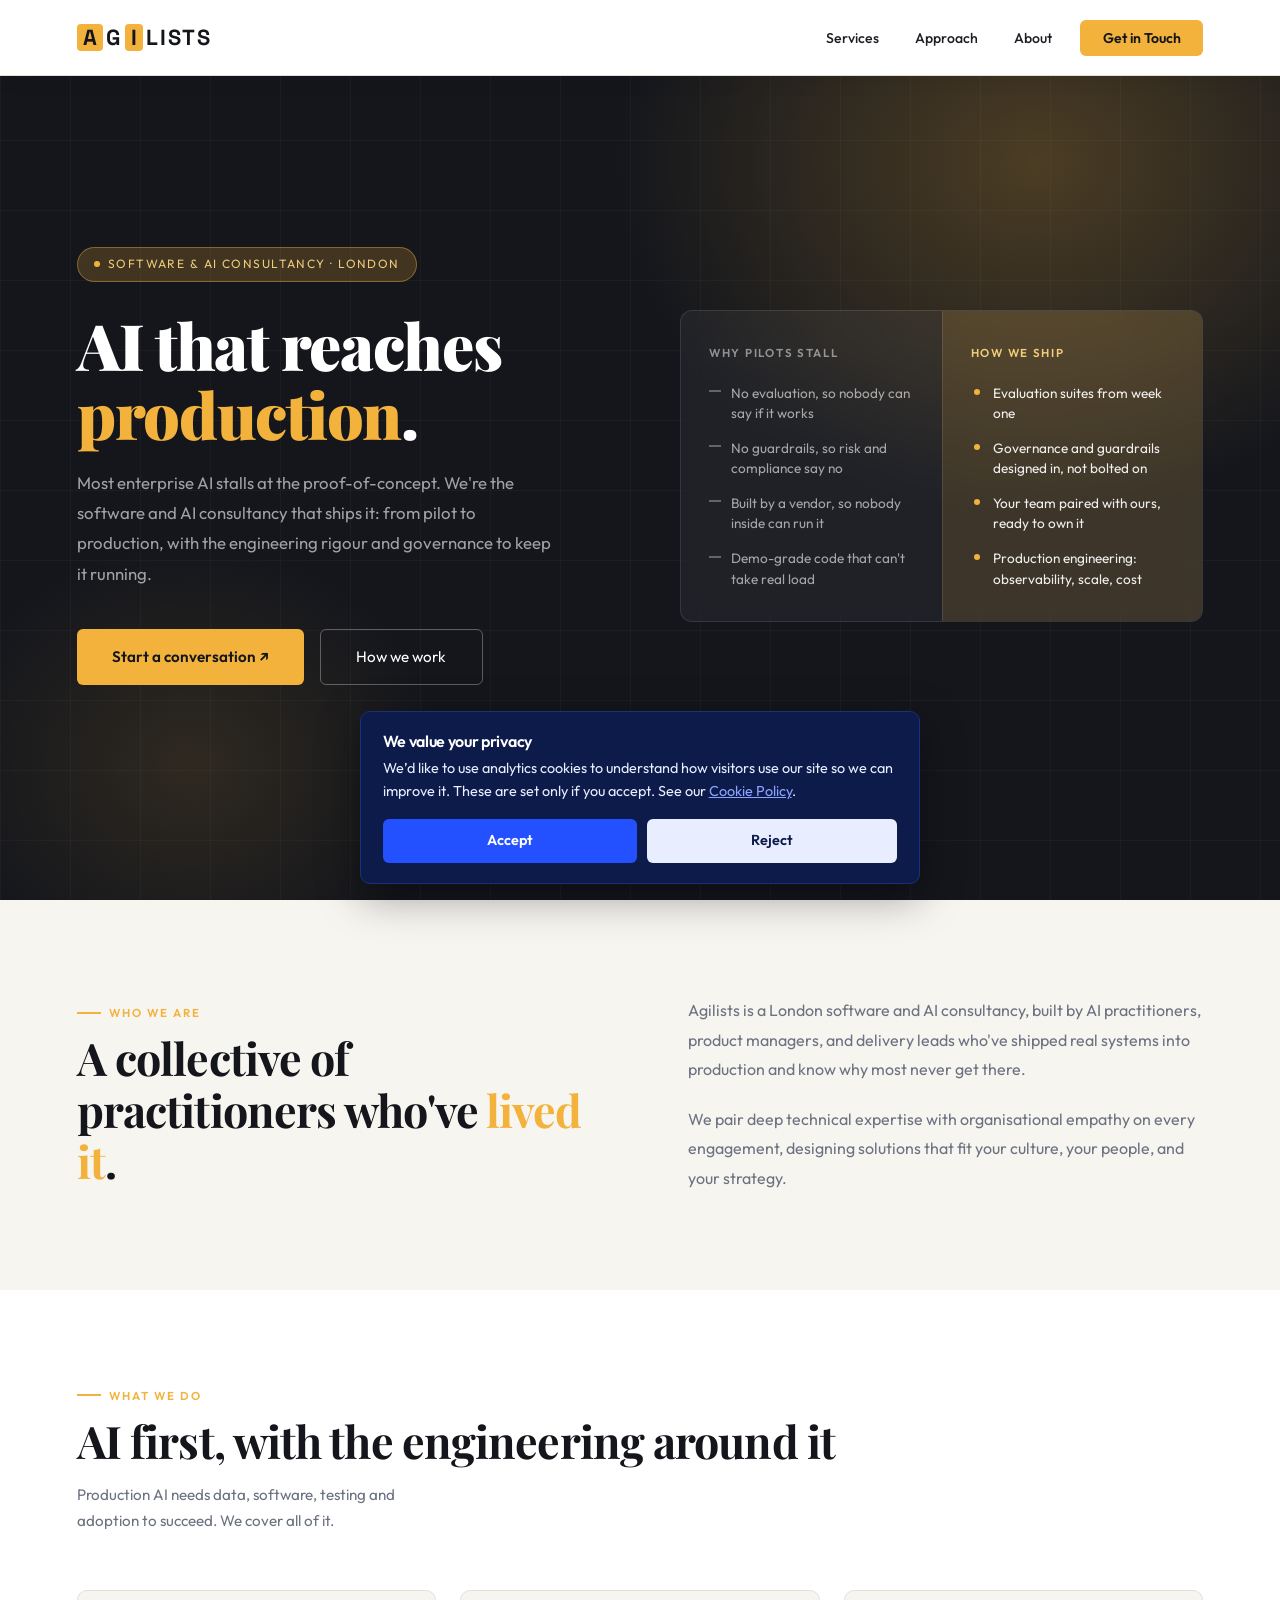
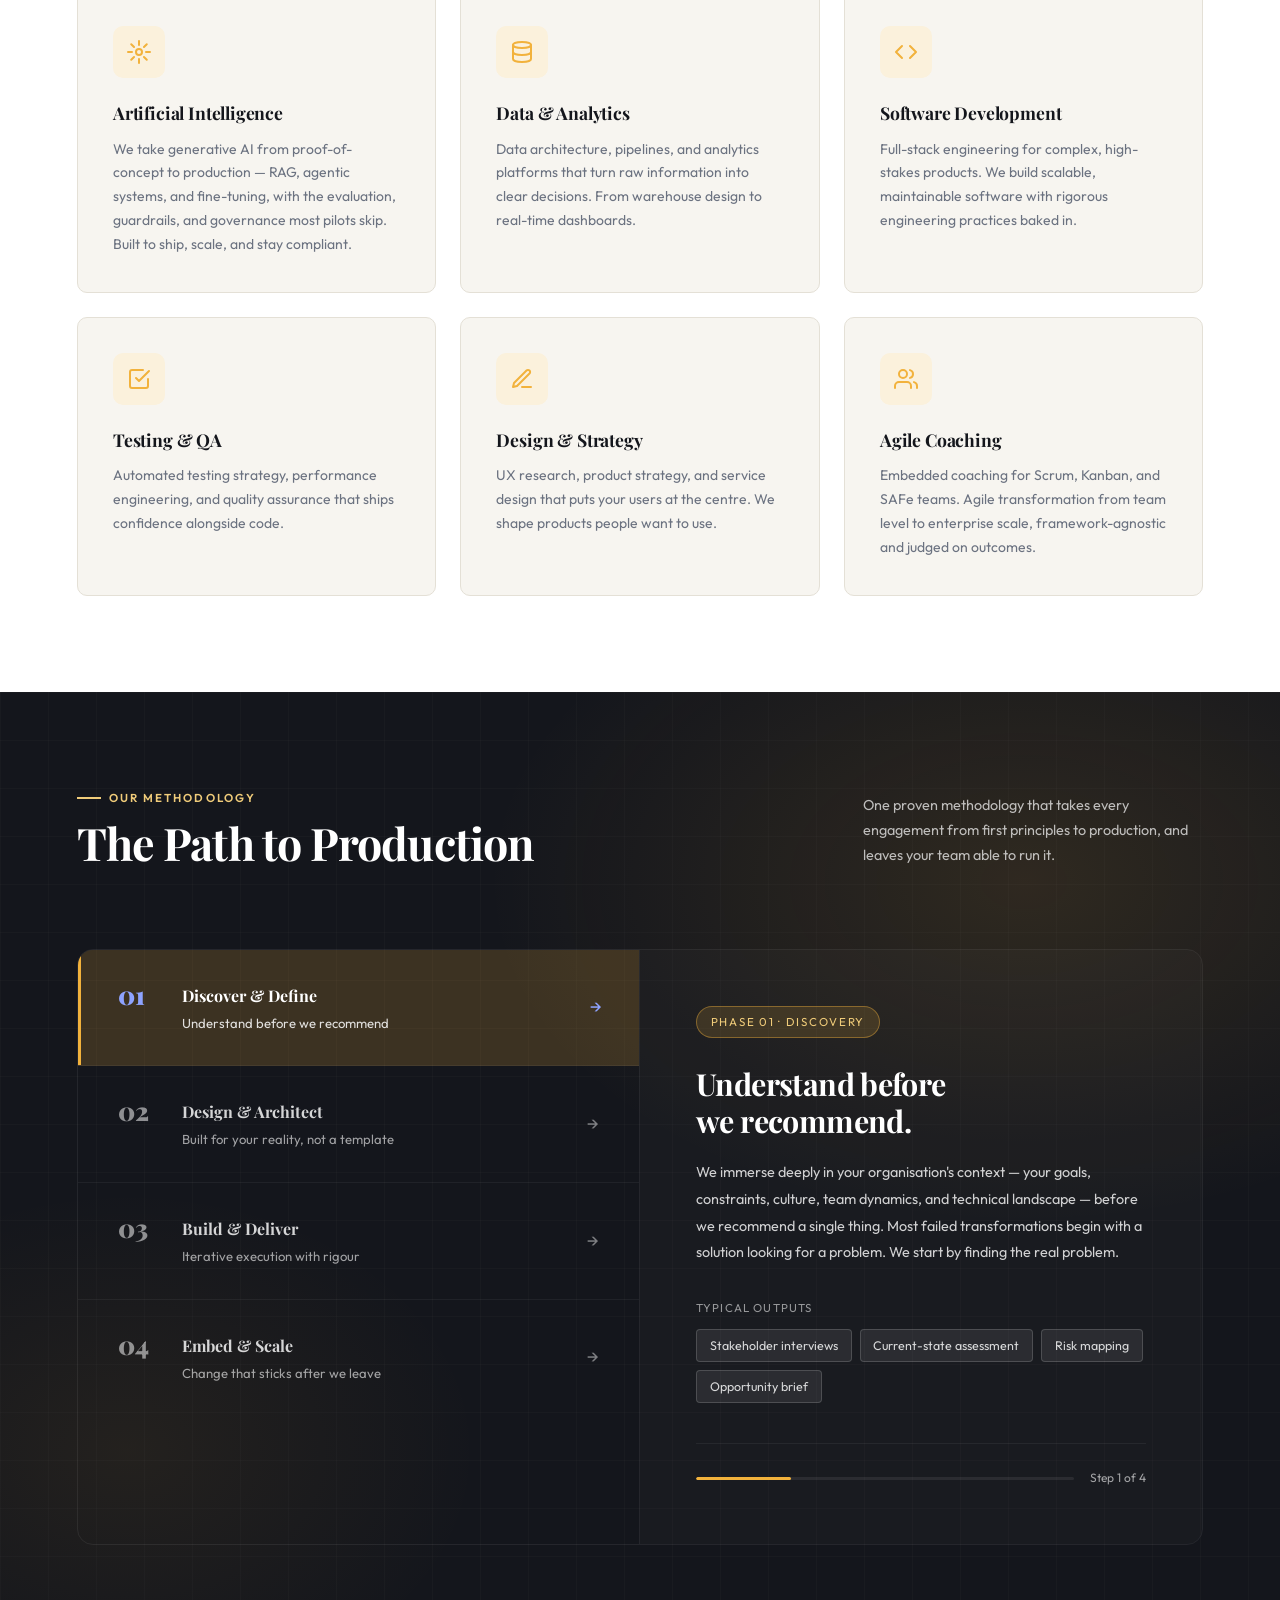
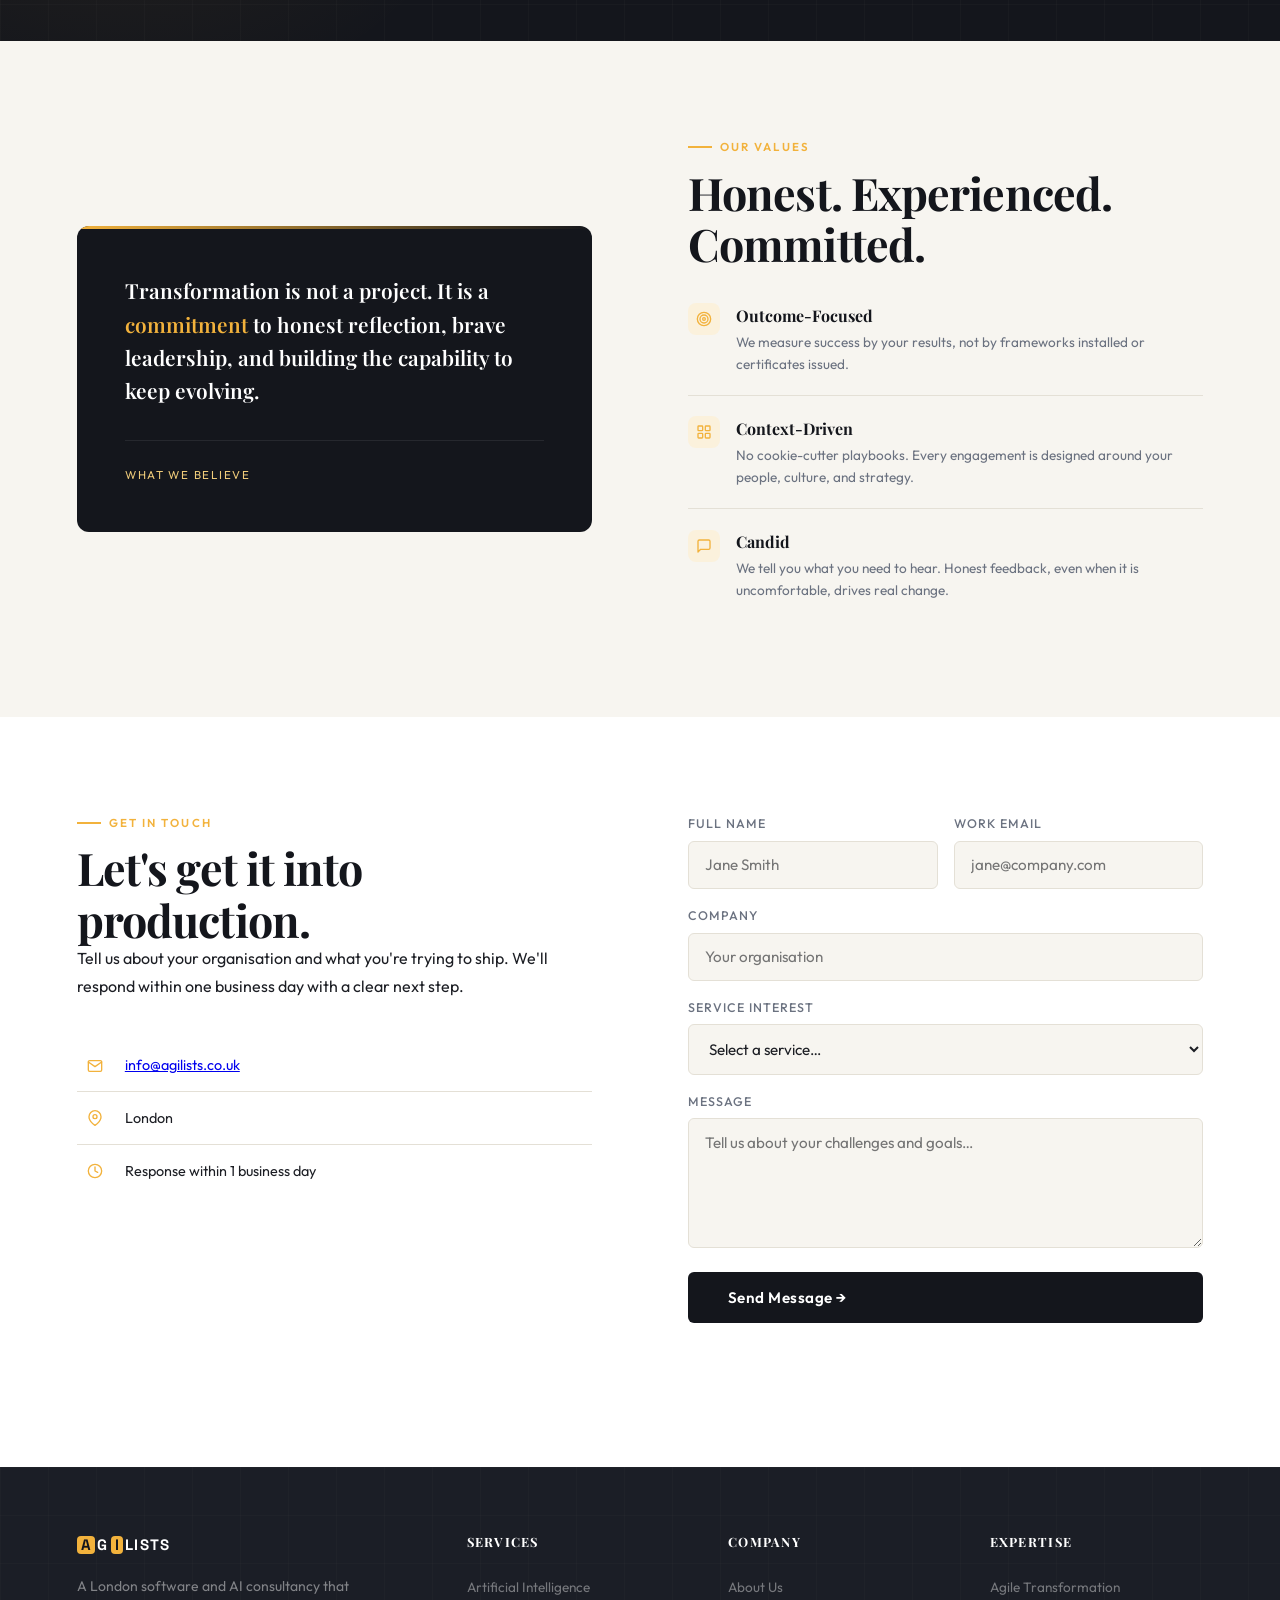
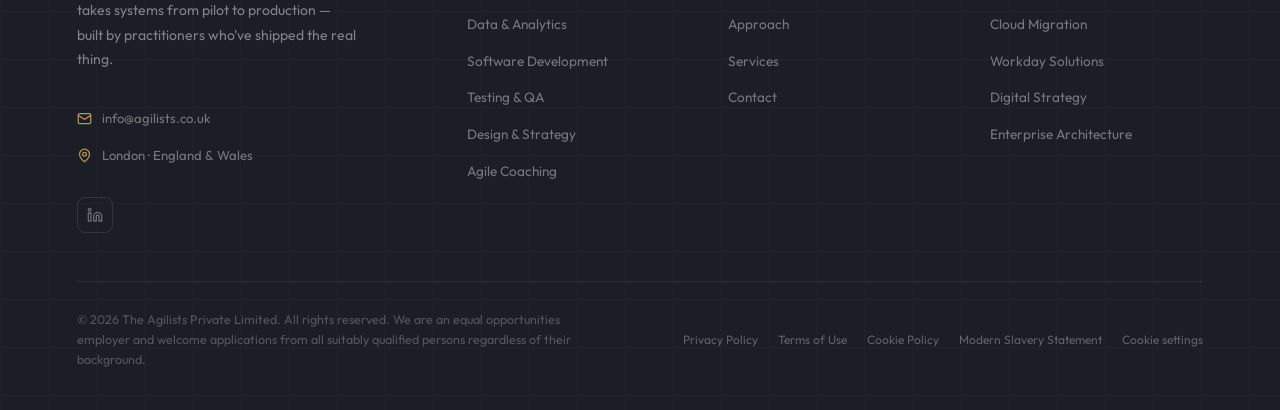
==== commit 161e136c: "theme change" ====
--- a/index.html
+++ b/index.html
@@ -7,7 +7,7 @@
   <meta name="description" content="Agilists is a London software and AI consultancy that takes enterprise AI from pilot to production — with the engineering rigour and governance to keep it running." />
   <link rel="canonical" href="https://agilists.co.uk/" />
   <meta name="robots" content="index, follow" />
-  <meta name="theme-color" content="#0d1b4b" />
+  <meta name="theme-color" content="#14161c" />
   <meta property="og:type" content="website" />
   <meta property="og:site_name" content="Agilists" />
   <meta property="og:title" content="Agilists — AI that reaches production" />
@@ -51,20 +51,20 @@
     ]
   }
   </script>
-  <link href="https://fonts.googleapis.com/css2?family=Playfair+Display:wght@400;600;700;900&family=Outfit:wght@300;400;500;600&display=swap" rel="stylesheet"/>
+  <link href="https://fonts.googleapis.com/css2?family=Playfair+Display:wght@400;600;700;900&family=Outfit:wght@300;400;500;600&family=Space+Grotesk:wght@700&display=swap" rel="stylesheet"/>
   <style>
     :root {
-      --navy: #0d1b4b;
-      --navy2: #162260;
-      --navy3: #1e2e7a;
-      --blue: #2451ff;
-      --blue-lt: #4f72ff;
-      --sky: #e8eeff;
+      --navy: #14161c;
+      --navy2: #1b1e26;
+      --navy3: #2b2f3a;
+      --blue: #f2b23c;
+      --blue-lt: #f7c766;
+      --sky: #fbf1dc;
       --white: #ffffff;
-      --off: #f5f7ff;
-      --text: #1a1f3a;
+      --off: #f7f5f0;
+      --text: #1c1e24;
       --muted: #6b7280;
-      --border: #dde3f5;
+      --border: #e4e0d6;
       --radius: 6px;
     }
     *, *::before, *::after { box-sizing: border-box; margin: 0; padding: 0; }
@@ -78,6 +78,12 @@
       overflow-x: hidden;
     }
 
+    :root { --logo-h: 52px; --wm-color: var(--navy); --wm-accent: var(--blue); }
+    /* LOGO: caps wordmark, A and I in filled tiles */
+    .wordmark { display: inline-flex; align-items: center; gap: 0.14em; font-family: 'Space Grotesk', sans-serif; font-weight: 700; font-size: calc(var(--logo-h) * 0.42); letter-spacing: 0.08em; color: var(--wm-color); line-height: 1; text-decoration: none; white-space: nowrap; }
+    .wm-tile { background: var(--wm-accent); color: var(--navy); border-radius: 4px; padding: 0.1em 0.28em; letter-spacing: 0; }
+    .wm-footer { --wm-color: #fff; --logo-h: 36px; margin-bottom: 1.25rem; }
+
     /* NAV */
     nav {
       position: fixed; top: 0; left: 0; right: 0; z-index: 200;
@@ -86,9 +92,9 @@
       height: 76px;
       background: var(--white);
       border-bottom: 1px solid var(--border);
-      box-shadow: 0 2px 20px rgba(13,27,75,0.07);
-    }
-    .logo img { height: 52px; width: auto; display: block; }
+      box-shadow: 0 2px 20px rgba(20,22,28,0.07);
+    }
+    .logo { display: flex; align-items: center; text-decoration: none; }
     nav ul { list-style: none; display: flex; gap: 0.25rem; align-items: center; }
     nav ul a {
       color: var(--text);
@@ -107,7 +113,7 @@
     .nav-toggle[aria-expanded="true"] span:nth-child(3) { transform: translateY(-7px) rotate(-45deg); }
     .nav-cta {
       background: var(--blue) !important;
-      color: var(--white) !important;
+      color: var(--navy) !important;
       padding: 0.55rem 1.4rem !important;
       border-radius: var(--radius) !important;
       font-weight: 600 !important;
@@ -136,14 +142,14 @@
       position: absolute;
       top: -10%; right: -5%;
       width: 60vw; height: 70vh;
-      background: radial-gradient(ellipse at 60% 40%, rgba(36,81,255,0.25) 0%, transparent 65%);
+      background: radial-gradient(ellipse at 60% 40%, rgba(242,178,60,0.25) 0%, transparent 65%);
       pointer-events: none;
     }
     .hero-glow2 {
       position: absolute;
       bottom: -10%; left: -5%;
       width: 40vw; height: 50vh;
-      background: radial-gradient(ellipse, rgba(36,81,255,0.12) 0%, transparent 70%);
+      background: radial-gradient(ellipse, rgba(242,178,60,0.12) 0%, transparent 70%);
       pointer-events: none;
     }
     .hero-inner {
@@ -158,9 +164,9 @@
     }
     .hero-tag {
       display: inline-flex; align-items: center; gap: 0.5rem;
-      background: rgba(36,81,255,0.2);
-      border: 1px solid rgba(36,81,255,0.4);
-      color: #a5b8ff;
+      background: rgba(242,178,60,0.2);
+      border: 1px solid rgba(242,178,60,0.4);
+      color: #f0cc7a;
       font-size: 0.75rem;
       letter-spacing: 0.12em;
       text-transform: uppercase;
@@ -168,7 +174,7 @@
       border-radius: 999px;
       margin-bottom: 1.75rem;
     }
-    .hero-tag::before { content: ''; width: 6px; height: 6px; border-radius: 50%; background: #4f72ff; }
+    .hero-tag::before { content: ''; width: 6px; height: 6px; border-radius: 50%; background: var(--blue); }
     h1 {
       font-family: 'Playfair Display', serif;
       font-weight: 900;
@@ -177,7 +183,7 @@
       letter-spacing: -0.02em;
       color: var(--white);
     }
-    h1 em { color: #6b8fff; font-style: normal; }
+    h1 em { color: #f2b23c; font-style: normal; }
     .hero-sub {
       margin-top: 1.25rem;
       font-size: 1.05rem;
@@ -190,7 +196,7 @@
     }
     .btn-primary {
       background: var(--blue);
-      color: var(--white);
+      color: var(--navy);
       padding: 0.9rem 2.2rem;
       border-radius: var(--radius);
       text-decoration: none;
@@ -221,10 +227,10 @@
       backdrop-filter: blur(10px);
     }
     .contrast-col { padding: 2rem 1.75rem; }
-    .contrast-col + .contrast-col { border-left: 1px solid rgba(255,255,255,0.1); background: rgba(36,81,255,0.14); }
+    .contrast-col + .contrast-col { border-left: 1px solid rgba(255,255,255,0.1); background: rgba(242,178,60,0.14); }
     .contrast-head {
       font-size: 0.72rem; letter-spacing: 0.15em; text-transform: uppercase;
-      color: #a5b8ff; font-weight: 600; margin-bottom: 1.25rem;
+      color: #f0cc7a; font-weight: 600; margin-bottom: 1.25rem;
     }
     .contrast-head-dim { color: rgba(255,255,255,0.5); }
     .contrast-list { list-style: none; display: flex; flex-direction: column; gap: 0.9rem; }
@@ -236,7 +242,7 @@
     .contrast-list-on li { color: rgba(255,255,255,0.92); }
     .contrast-list-on li::before {
       width: 6px; height: 6px; border-radius: 50%; top: 0.45em; left: 3px;
-      background: #6b8fff;
+      background: #f2b23c;
     }
     @media (max-width: 1100px) { .hero-contrast-card { grid-template-columns: 1fr; } .contrast-col + .contrast-col { border-left: none; border-top: 1px solid rgba(255,255,255,0.1); } }
 
@@ -303,7 +309,7 @@
     }
     .service-card:hover {
       transform: translateY(-5px);
-      box-shadow: 0 20px 50px rgba(13,27,75,0.12);
+      box-shadow: 0 20px 50px rgba(20,22,28,0.12);
       background: white;
     }
     .service-card:hover .service-icon-wrap { background: var(--blue); }
@@ -345,8 +351,8 @@
       content: '';
       position: absolute; inset: 0;
       background-image:
-        radial-gradient(ellipse 70% 60% at 80% 20%, rgba(36,81,255,0.12) 0%, transparent 60%),
-        radial-gradient(ellipse 50% 50% at 10% 80%, rgba(36,81,255,0.07) 0%, transparent 55%);
+        radial-gradient(ellipse 70% 60% at 80% 20%, rgba(242,178,60,0.12) 0%, transparent 60%),
+        radial-gradient(ellipse 50% 50% at 10% 80%, rgba(242,178,60,0.07) 0%, transparent 55%);
       pointer-events: none;
     }
     .approach-section::after {
@@ -364,8 +370,8 @@
       margin-bottom: 5rem; flex-wrap: wrap; gap: 1.5rem;
     }
     .approach-top h2 { color: white; }
-    .approach-top .section-label { color: #a5b8ff; }
-    .approach-top .section-label::before { background: #a5b8ff; }
+    .approach-top .section-label { color: #f0cc7a; }
+    .approach-top .section-label::before { background: #f0cc7a; }
     .approach-top-right { max-width: 340px; color: rgba(255,255,255,0.7); font-size: 0.9rem; line-height: 1.75; }
     .approach-layout {
       display: grid; grid-template-columns: 1fr 1fr; gap: 0;
@@ -381,7 +387,7 @@
     }
     .approach-step-tab:last-child { border-bottom: none; }
     .approach-step-tab:hover { background: rgba(255,255,255,0.05); }
-    .approach-step-tab.active { background: rgba(36,81,255,0.18); }
+    .approach-step-tab.active { background: rgba(242,178,60,0.18); }
     .approach-step-tab::before {
       content: ''; position: absolute; left: 0; top: 0; bottom: 0; width: 3px;
       background: var(--blue); transform: scaleY(0); transform-origin: top;
@@ -434,8 +440,8 @@
     .detail-phase {
       display: inline-flex; align-items: center; gap: 0.5rem;
       font-size: 0.72rem; letter-spacing: 0.15em; text-transform: uppercase;
-      color: #a5b8ff; background: rgba(36,81,255,0.15);
-      border: 1px solid rgba(36,81,255,0.4);
+      color: #f0cc7a; background: rgba(242,178,60,0.15);
+      border: 1px solid rgba(242,178,60,0.4);
       padding: 0.35rem 0.85rem; border-radius: 999px;
       margin-bottom: 1.75rem; width: fit-content;
     }
@@ -462,7 +468,7 @@
     }
     .progress-bar { flex: 1; height: 3px; background: rgba(255,255,255,0.08); border-radius: 99px; overflow: hidden; }
     .progress-fill {
-      height: 100%; background: linear-gradient(90deg, var(--blue), #6b8fff);
+      height: 100%; background: linear-gradient(90deg, var(--blue), #f2b23c);
       border-radius: 99px; transition: width 0.6s cubic-bezier(0.4,0,0.2,1);
     }
     .progress-label { font-size: 0.75rem; color: rgba(255,255,255,0.6); white-space: nowrap; }
@@ -491,7 +497,7 @@
       position: absolute; top: 0; left: 0; right: 0; height: 3px;
       background: linear-gradient(90deg, var(--blue), transparent);
     }
-    .about-quote-label { font-size: 0.72rem; letter-spacing: 0.15em; text-transform: uppercase; color: #a5b8ff; padding-top: 1.5rem; border-top: 1px solid rgba(255,255,255,0.08); }
+    .about-quote-label { font-size: 0.72rem; letter-spacing: 0.15em; text-transform: uppercase; color: #f0cc7a; padding-top: 1.5rem; border-top: 1px solid rgba(255,255,255,0.08); }
     .about-quote {
       font-family: 'Playfair Display', serif;
       font-size: 1.3rem;
@@ -500,7 +506,7 @@
       color: white;
       margin-bottom: 2rem;
     }
-    .about-quote em { color: #6b8fff; font-style: normal; }
+    .about-quote em { color: #f2b23c; font-style: normal; }
     .quote-author {
       display: flex; align-items: center; gap: 1rem;
       padding-top: 1.5rem;
@@ -508,11 +514,11 @@
     }
     .author-avatar {
       width: 44px; height: 44px; border-radius: 50%;
-      background: rgba(36,81,255,0.3);
+      background: rgba(242,178,60,0.3);
       border: 2px solid var(--blue);
       display: grid; place-items: center;
       font-family: 'Playfair Display', serif;
-      font-weight: 700; color: #a5b8ff; font-size: 1rem;
+      font-weight: 700; color: #f0cc7a; font-size: 1rem;
     }
     .author-name { font-weight: 600; color: white; font-size: 0.88rem; }
     .author-title { font-size: 0.78rem; color: rgba(255,255,255,0.4); }
@@ -606,10 +612,6 @@
       gap: 3rem; padding-bottom: 3rem;
       border-bottom: 1px solid rgba(255,255,255,0.07);
     }
-    .footer-logo img {
-      height: 36px; width: auto; filter: brightness(0) invert(1); opacity: 0.9;
-      margin-bottom: 1.25rem; display: block;
-    }
     .footer-tagline {
       font-size: 0.875rem; color: rgba(255,255,255,0.45);
       line-height: 1.75; max-width: 280px; margin-bottom: 1.75rem;
@@ -644,7 +646,7 @@
       color: rgba(255,255,255,0.35); text-decoration: none;
       transition: border-color 0.2s, color 0.2s, background 0.2s;
     }
-    .footer-social-btn:hover { border-color: var(--blue); color: white; background: rgba(36,81,255,0.15); }
+    .footer-social-btn:hover { border-color: var(--blue); color: white; background: rgba(242,178,60,0.15); }
     .footer-social-btn svg { width: 16px; height: 16px; }
     @media (max-width: 900px) {
       .footer-top { grid-template-columns: 1fr 1fr; gap: 2.5rem; }
@@ -669,7 +671,7 @@
         position: absolute; top: 100%; left: 0; right: 0;
         flex-direction: column; align-items: stretch; gap: 0;
         background: var(--white); border-bottom: 1px solid var(--border);
-        box-shadow: 0 16px 30px rgba(13,27,75,0.10);
+        box-shadow: 0 16px 30px rgba(20,22,28,0.10);
         padding: 0.5rem 6% 1.25rem; display: none;
       }
       nav ul.open { display: flex; }
@@ -694,7 +696,7 @@
 
 <!-- NAV -->
 <nav>
-  <a class="logo" href="#hero"><img alt="Agilists" src="[data-uri]" /></a>
+  <a class="logo" href="#hero"><span class="wordmark wm-nav" aria-hidden="true"><span class="wm-tile">A</span><span>G</span><span class="wm-tile">I</span><span>LISTS</span></span></a>
   <button class="nav-toggle" aria-label="Open menu" aria-expanded="false" aria-controls="nav-menu">
     <span></span><span></span><span></span>
   </button>
@@ -1068,7 +1070,7 @@
 
         <!-- Brand Column -->
         <div class="footer-brand">
-          <div class="footer-logo"><img alt="Agilists" src="[data-uri]" /></div>
+          <div class="footer-logo"><span class="wordmark wm-footer" aria-hidden="true"><span class="wm-tile">A</span><span>G</span><span class="wm-tile">I</span><span>LISTS</span></span></div>
           <p class="footer-tagline">A London software and AI consultancy that takes systems from pilot to production — built by practitioners who've shipped the real thing.</p>
           <div>
             <a class="footer-contact-item" href="mailto:info@agilists.co.uk">
